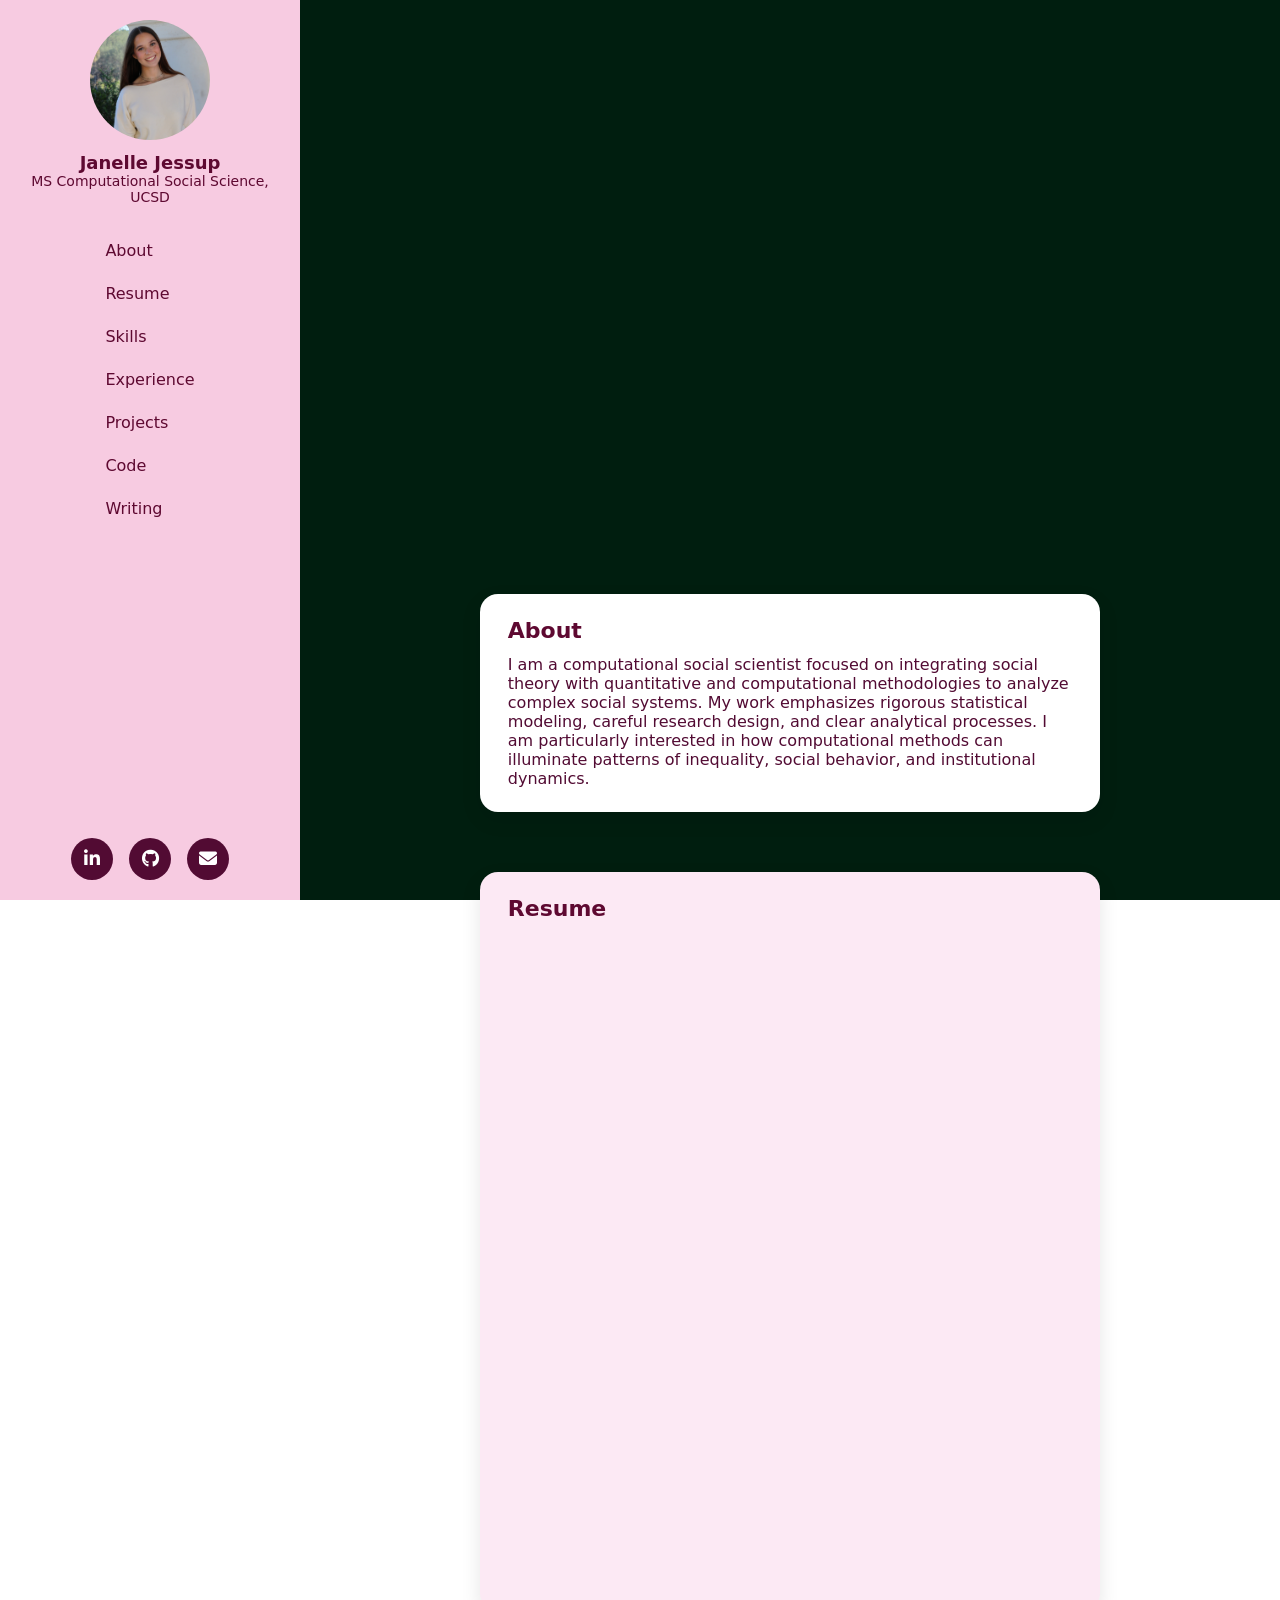
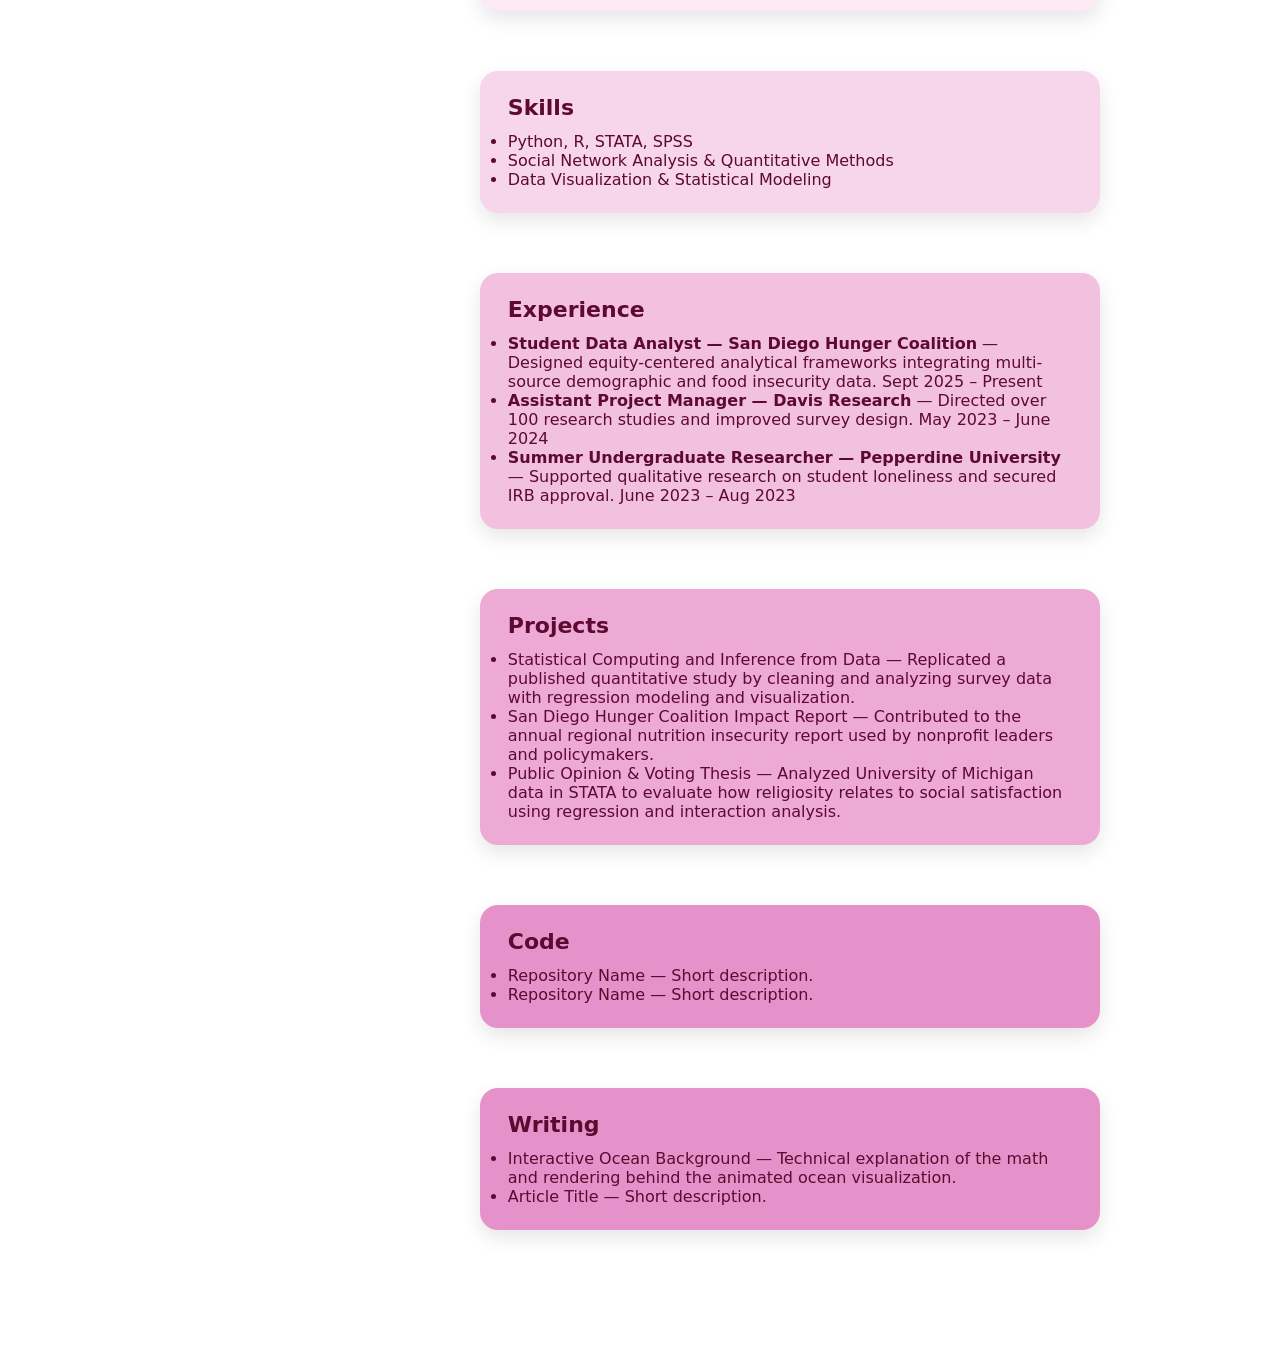
==== index.html @ 79edf423 "Update index.html" ====
<!DOCTYPE html>
<html lang="en">
<head>
  <meta charset="UTF-8">
  <meta name="viewport" content="width=device-width, initial-scale=1.0">
  <title>Janelle Jessup - Computational Social Science</title>

  <link rel="stylesheet" href="styles.css">

  <!-- Icons -->
  <link rel="stylesheet" href="https://cdnjs.cloudflare.com/ajax/libs/font-awesome/6.5.0/css/all.min.css">

</head>

<body>

  <!-- Ocean background -->
  <div id="particle-canvas-container"></div>

  <!-- Sidebar -->
  <aside class="sidebar">

    <img src="janelle.jpg" alt="Janelle Jessup" class="avatar">

    <div class="name">Janelle Jessup</div>
    <div class="bio">MS Computational Social Science, UCSD</div>

    <nav class="sidebar-nav">
      <ul>
        <li><a href="#about">About</a></li>
        <li><a href="#resume">Resume</a></li>
        <li><a href="#skills">Skills</a></li>
        <li><a href="#experience">Experience</a></li>
        <li><a href="#projects">Projects</a></li>
        <li><a href="#code">Code</a></li>
        <li><a href="#writing">Writing</a></li>
      </ul>
    </nav>

    <div class="sidebar-bottom">

      <a href="https://www.linkedin.com/in/janelle-jessup653" target="_blank" class="icon-bubble">
        <i class="fab fa-linkedin-in"></i>
      </a>

      <a href="https://github.com/janellejessup" target="_blank" class="icon-bubble">
        <i class="fab fa-github"></i>
      </a>

      <a href="mailto:jessup.research@gmail.com" class="icon-bubble">
        <i class="fas fa-envelope"></i>
      </a>

    </div>

  </aside>

  <!-- Main content -->
  <main class="content">

    <div class="top-spacer"></div>

    <!-- About -->
    <section id="about" class="section about-bubble">
      <h2>About</h2>

      <p>
        I am a computational social scientist focused on integrating social theory with quantitative and computational methodologies to analyze complex social systems. My work emphasizes rigorous statistical modeling, careful research design, and clear analytical processes. I am particularly interested in how computational methods can illuminate patterns of inequality, social behavior, and institutional dynamics.
      </p>

    </section>

    <!-- Resume -->
    <section id="resume" class="section bubble-pink1">
      <h2>Resume</h2>

      <iframe
        src="https://docs.google.com/document/d/1oeroevYFiK34qNJ2PJse2TVvE1Cf33tEB7YEWRZRtFw/preview"
        width="100%"
        height="650"
        style="border:none;"
        title="Resume Preview">
      </iframe>

    </section>

    <!-- Skills -->
    <section id="skills" class="section bubble-pink2">
      <h2>Skills</h2>

      <ul>
        <li>Python, R, STATA, SPSS</li>
        <li>Social Network Analysis & Quantitative Methods</li>
        <li>Data Visualization & Statistical Modeling</li>
      </ul>

    </section>

    <!-- Experience -->
    <section id="experience" class="section bubble-pink3">
      <h2>Experience</h2>

      <ul>
        <li><strong>Student Data Analyst — San Diego Hunger Coalition</strong> — Designed equity-centered analytical frameworks integrating multi-source demographic and food insecurity data. Sept 2025 – Present</li>

        <li><strong>Assistant Project Manager — Davis Research</strong> — Directed over 100 research studies and improved survey design. May 2023 – June 2024</li>

        <li><strong>Summer Undergraduate Researcher — Pepperdine University</strong> — Supported qualitative research on student loneliness and secured IRB approval. June 2023 – Aug 2023</li>
      </ul>

    </section>

    <!-- Projects -->
    <section id="projects" class="section bubble-pink4">
      <h2>Projects</h2>

      <ul>
        <li>Statistical Computing and Inference from Data — Replicated a published quantitative study by cleaning and analyzing survey data with regression modeling and visualization.</li>

        <li>San Diego Hunger Coalition Impact Report — Contributed to the annual regional nutrition insecurity report used by nonprofit leaders and policymakers.</li>

        <li>Public Opinion & Voting Thesis — Analyzed University of Michigan data in STATA to evaluate how religiosity relates to social satisfaction using regression and interaction analysis.</li>
      </ul>

    </section>

    <!-- Code -->
    <section id="code" class="section bubble-pink5">
      <h2>Code</h2>

      <ul>
        <li>Repository Name — Short description.</li>
        <li>Repository Name — Short description.</li>
      </ul>

    </section>

    <!-- Writing -->
    <section id="writing" class="section bubble-pink5">
      <h2>Writing</h2>

      <ul>
        <li>Interactive Ocean Background — Technical explanation of the math and rendering behind the animated ocean visualization.</li>
        <li>Article Title — Short description.</li>
      </ul>

    </section>

  </main>

  <script type="module" src="ocean-webgpu.js"></script>

</body>
</html>
---- styles.css ----
:root {
  --sidebar-bg: #F7CBE1;
  --sidebar-text: #5E0931;
  --sidebar-hover: #F4A6B9;
  --bubble-width: 66%;
  --bubble-spacing: 60px;
  --font-sans: 'DM Sans', system-ui, sans-serif;
}

/* Reset */
* { box-sizing: border-box; margin: 0; padding: 0; }

html, body {
  width: 100%;
  max-width: 100vw;
  overflow-x: hidden;
  font-family: var(--font-sans);
  background: transparent;
  color: var(--sidebar-text);
}

/* Ocean canvas */
#particle-canvas-container {
  position: fixed;
  top: 0;
  left: 0;
  width: 100vw;
  height: 100vh;
  z-index: 0;
  background: #001e0f;
}

/* Sidebar */
.sidebar {
  position: fixed;
  top: 0;
  left: 0;
  width: 300px;
  height: 100vh;
  background: var(--sidebar-bg);
  display: flex;
  flex-direction: column;
  align-items: center;
  padding: 20px;
  z-index: 10;
}

.sidebar .avatar {
  width: 120px;
  height: 120px;
  border-radius: 50%;
  object-fit: cover;
  margin-bottom: 12px;
}

.sidebar .name,
.sidebar .bio {
  text-align: center;
  color: var(--sidebar-text);
}

.sidebar .name { font-weight: 600; font-size: 18px; }
.sidebar .bio { font-weight: 500; font-size: 14px; margin-bottom: 20px; }

.sidebar-nav ul { list-style: none; width: 100%; }
.sidebar-nav li { margin: 8px 0; }
.sidebar-nav a {
  display: block;
  padding: 8px 14px;
  border-radius: 8px;
  color: var(--sidebar-text);
  text-decoration: none;
  font-size: 16px;
  transition: 0.2s;
}
.sidebar-nav a:hover { background: var(--sidebar-hover); }

/* Sidebar bottom icons */
.sidebar-bottom {
  margin-top: auto;
  display: flex;
  justify-content: center;
  gap: 16px;
  padding-top: 20px;
}

.icon-bubble {
  width: 42px;
  height: 42px;
  border-radius: 50%;
  background: #520B33;
  color: white;
  display: flex;
  align-items: center;
  justify-content: center;
  text-decoration: none;
  font-size: 18px;
  transition: all 0.2s ease;
}
.icon-bubble:hover {
  transform: translateY(-2px);
  background: #6b0e42;
  box-shadow: 0 4px 10px rgba(0,0,0,0.15);
}

/* Main content */
.content {
  margin-left: 300px;
  max-width: calc(100vw - 300px);
  display: flex;
  flex-direction: column;
  align-items: center;
  padding: 0 20px 80px 20px;
  position: relative;
  z-index: 5;
}

/* Top spacer */
.top-spacer { height: 66vh; }

/* Sections */
.section {
  width: var(--bubble-width);
  max-width: 100%;
  padding: 24px 28px;
  border-radius: 18px;
  margin-bottom: var(--bubble-spacing);
  box-shadow: 0 8px 20px rgba(0,0,0,0.1);
  text-align: left;
  backdrop-filter: blur(4px);
  -webkit-backdrop-filter: blur(4px);
}

/* About bubble */
.about-bubble { background: white; color: #520B33; }
.about-bubble h2 { color: #520B33; }
.about-bubble p { color: #520B33; }

/* Ascending pink gradient bubbles */
.bubble-pink1 { background: #FCE9F4; }
.bubble-pink2 { background: #F7D5EA; }
.bubble-pink3 { background: #F2C1E0; }
.bubble-pink4 { background: #ECAAD5; }
.bubble-pink5 { background: #E692CA; }

/* Section headings */
.section h2 {
  margin-bottom: 12px;
  font-size: 22px;
  color: var(--sidebar-text);
}

/* Cards */
.card {
  background: white;
  border-radius: 14px;
  padding: 24px;
  margin-top: 24px;
  box-shadow: 0 6px 16px rgba(0,0,0,0.12);
}

.card-title {
  font-size: 20px;
  font-weight: 600;
  margin-bottom: 18px;
  color: var(--sidebar-text);
}

/* Responsive */
@media (max-width: 920px) {
  .sidebar { position: relative; width: 100%; height: auto; flex-direction: row; justify-content: space-around; border-bottom: 1px solid rgba(0,0,0,0.1); }
  .sidebar .avatar, .sidebar .name, .sidebar .bio { display: none; }
  .content { margin-left: 0; width: 100%; max-width: 100%; }
  .section { width: 90%; }
}
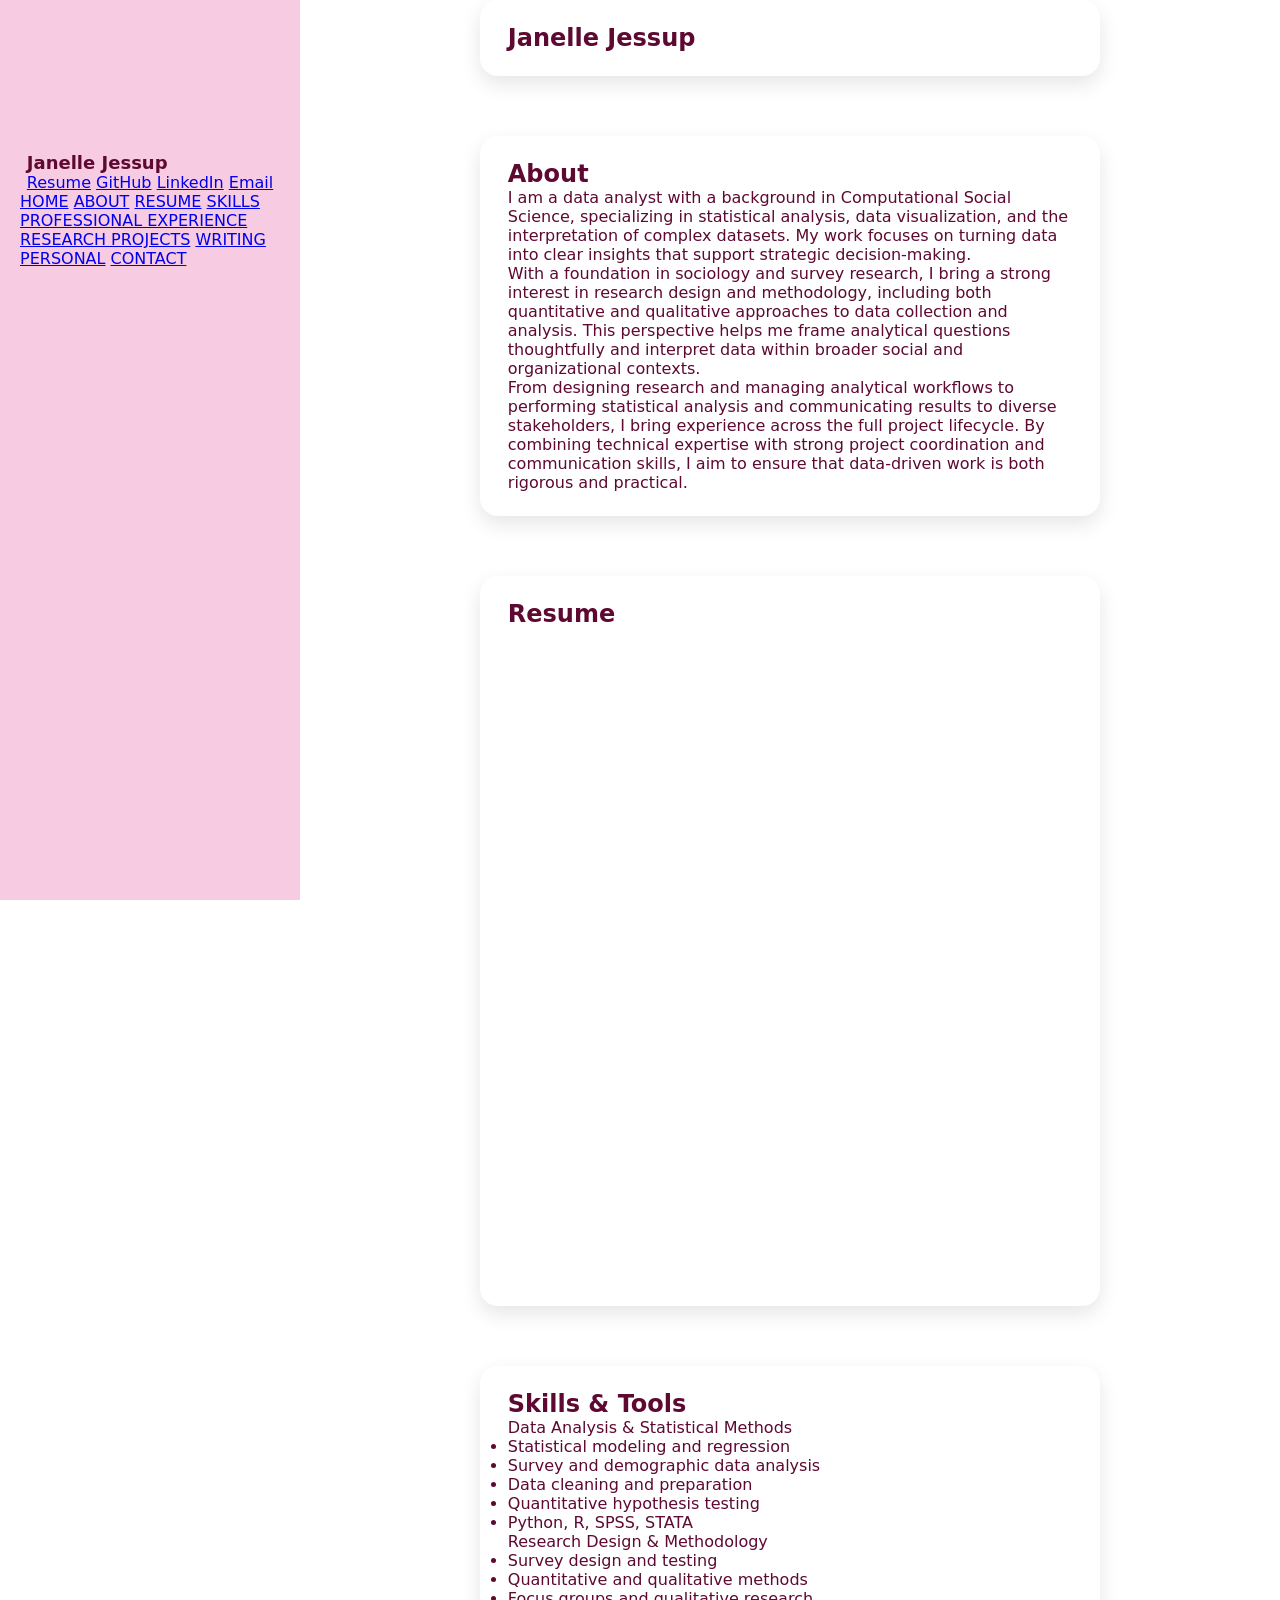
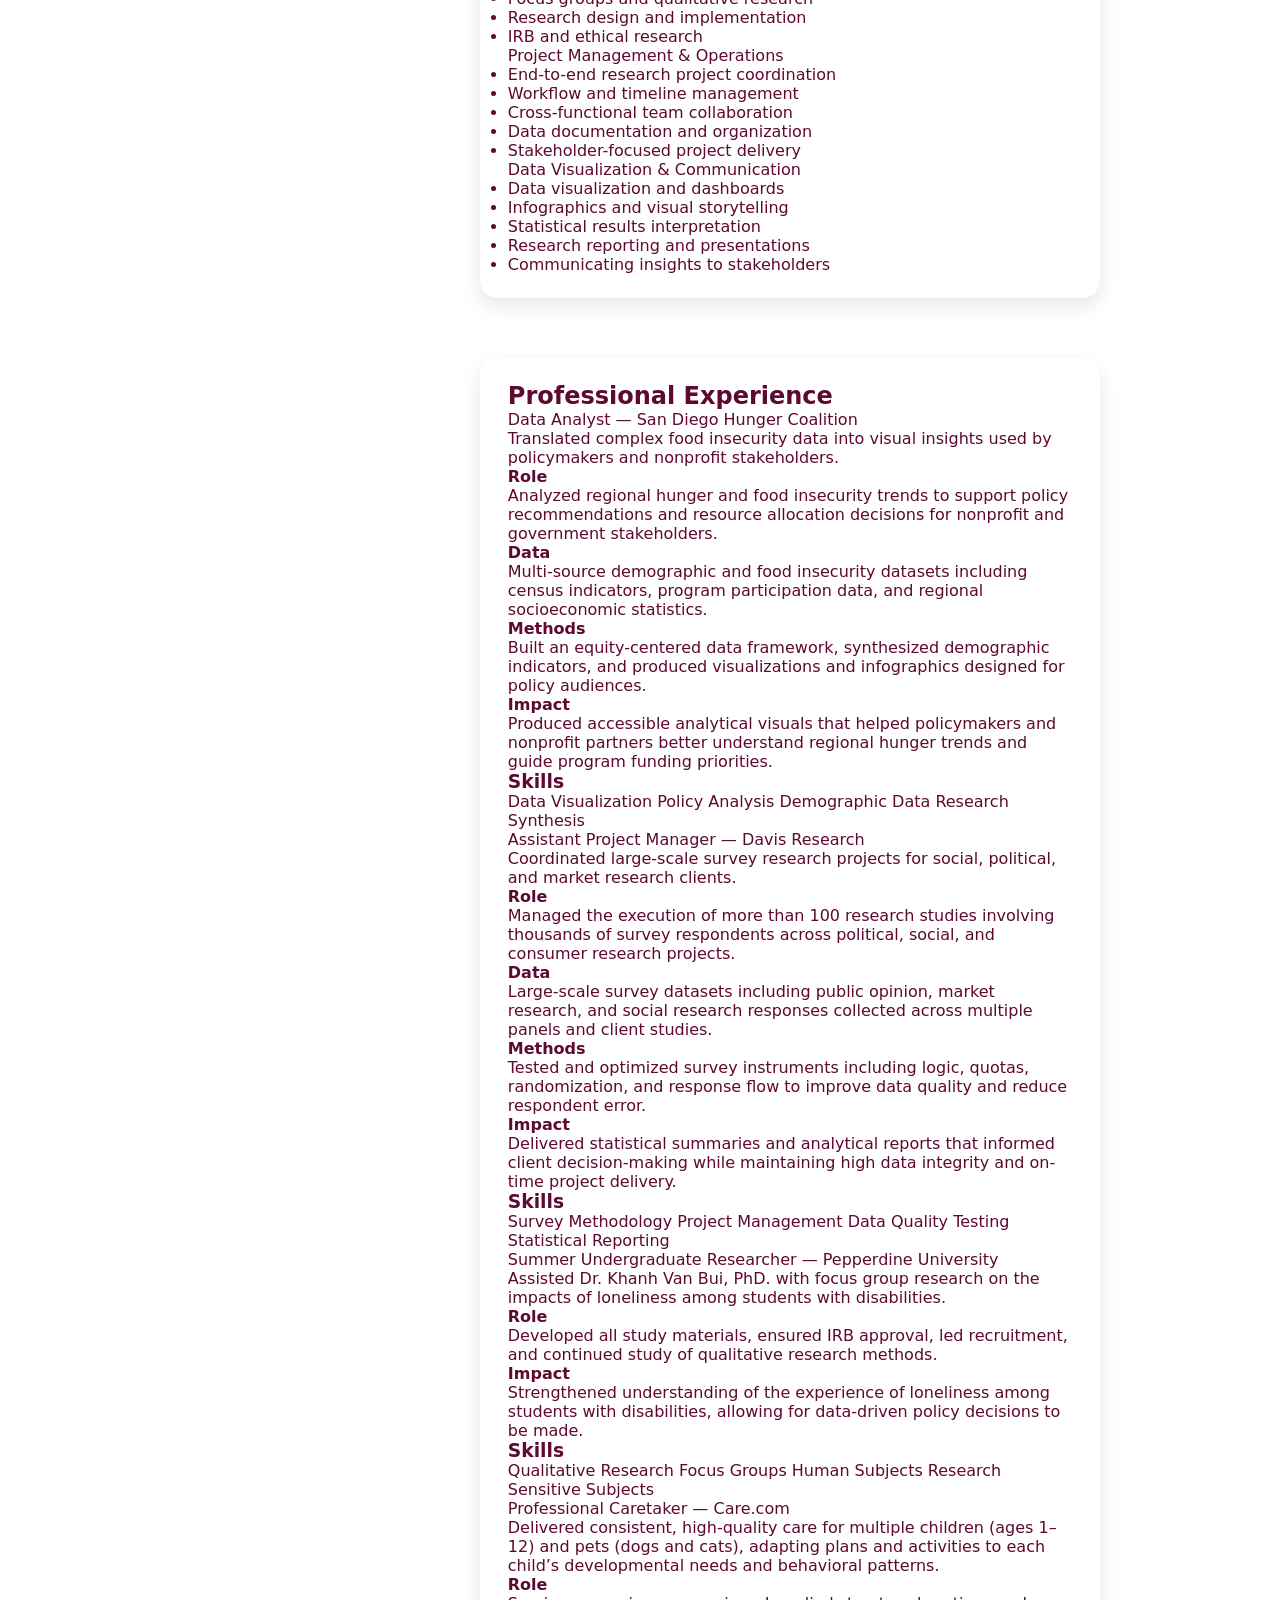
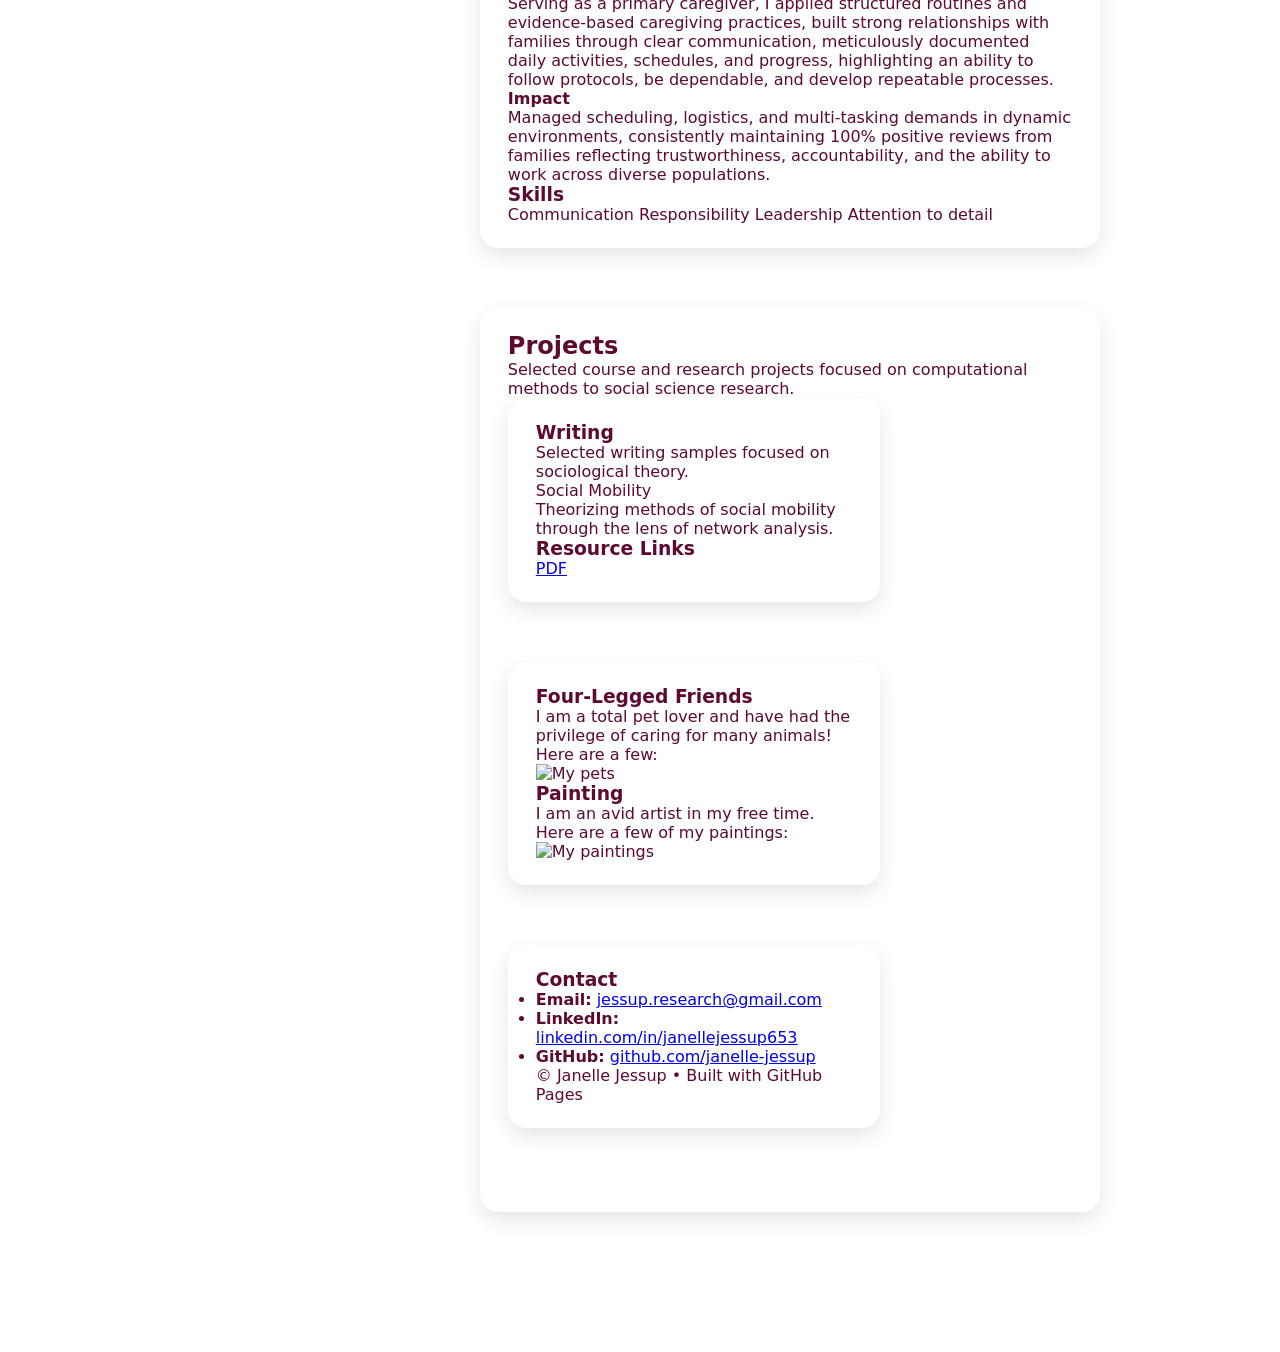
==== commit 76a20c28: "Update index.html" ====
--- a/index.html
+++ b/index.html
@@ -1,154 +1,327 @@
 <!DOCTYPE html>
 <html lang="en">
 <head>
-  <meta charset="UTF-8">
-  <meta name="viewport" content="width=device-width, initial-scale=1.0">
-  <title>Janelle Jessup - Computational Social Science</title>
-
-  <link rel="stylesheet" href="styles.css">
-
-  <!-- Icons -->
-  <link rel="stylesheet" href="https://cdnjs.cloudflare.com/ajax/libs/font-awesome/6.5.0/css/all.min.css">
-
+  <meta charset="UTF-8" />
+  <meta name="viewport" content="width=device-width, initial-scale=1.0" />
+  <title>Janelle Jessup</title>
+
+  <link rel="preconnect" href="https://fonts.googleapis.com">
+  <link rel="preconnect" href="https://fonts.gstatic.com" crossorigin>
+  <link href="https://fonts.googleapis.com/css2?family=Montserrat:ital,wght@0,100..900;1,100..900&display=swap" rel="stylesheet">
+
+  <link rel="stylesheet" href="styles.css" />
 </head>
 
 <body>
-
-  <!-- Ocean background -->
-  <div id="particle-canvas-container"></div>
-
-  <!-- Sidebar -->
   <aside class="sidebar">
-
-    <img src="janelle.jpg" alt="Janelle Jessup" class="avatar">
-
-    <div class="name">Janelle Jessup</div>
-    <div class="bio">MS Computational Social Science, UCSD</div>
-
-    <nav class="sidebar-nav">
-      <ul>
-        <li><a href="#about">About</a></li>
-        <li><a href="#resume">Resume</a></li>
-        <li><a href="#skills">Skills</a></li>
-        <li><a href="#experience">Experience</a></li>
-        <li><a href="#projects">Projects</a></li>
-        <li><a href="#code">Code</a></li>
-        <li><a href="#writing">Writing</a></li>
-      </ul>
+    <div class="sidebar-top">
+      <div class="avatar placeholder"></div>
+      <div class="name">Janelle Jessup</div>
+
+      <div class="btn-row">
+        <a class="btn" href="#resume">Resume</a>
+        <a class="btn" href="https://github.com/janelle-jessup/" target="_blank" rel="noopener">GitHub</a>
+        <a class="btn" href="https://www.linkedin.com/in/janellejessup653" target="_blank" rel="noopener">LinkedIn</a>
+        <a class="btn" href="mailto:jessup.research@gmail.com">Email</a>
+      </div>
+    </div>
+
+    <nav class="nav">
+      <a class="nav-link" href="#home">HOME</a>
+      <a class="nav-link" href="#about">ABOUT</a>
+      <a class="nav-link" href="#resume">RESUME</a>
+      <a class="nav-link" href="#skills">SKILLS</a>
+      <a class="nav-link" href="#experience">PROFESSIONAL EXPERIENCE</a>
+      <a class="nav-link" href="#projects">RESEARCH PROJECTS</a>
+      <a class="nav-link" href="#writing">WRITING</a>
+      <a class="nav-link" href="#personal">PERSONAL</a>
+      <a class="nav-link" href="#contact">CONTACT</a>
     </nav>
-
-    <div class="sidebar-bottom">
-
-      <a href="https://www.linkedin.com/in/janelle-jessup653" target="_blank" class="icon-bubble">
-        <i class="fab fa-linkedin-in"></i>
-      </a>
-
-      <a href="https://github.com/janellejessup" target="_blank" class="icon-bubble">
-        <i class="fab fa-github"></i>
-      </a>
-
-      <a href="mailto:jessup.research@gmail.com" class="icon-bubble">
-        <i class="fas fa-envelope"></i>
-      </a>
-
-    </div>
-
   </aside>
 
-  <!-- Main content -->
   <main class="content">
 
-    <div class="top-spacer"></div>
-
-    <!-- About -->
-    <section id="about" class="section about-bubble">
-      <h2>About</h2>
+    <!-- HOME -->
+    <section id="home" class="section">
+      <h1>Janelle Jessup</h1>
+    </section>
+
+    <!-- ABOUT -->
+    <section id="about" class="section">
+      <h1>About</h1>
 
       <p>
-        I am a computational social scientist focused on integrating social theory with quantitative and computational methodologies to analyze complex social systems. My work emphasizes rigorous statistical modeling, careful research design, and clear analytical processes. I am particularly interested in how computational methods can illuminate patterns of inequality, social behavior, and institutional dynamics.
-      </p>
-
-    </section>
-
-    <!-- Resume -->
-    <section id="resume" class="section bubble-pink1">
-      <h2>Resume</h2>
-
+        I am a data analyst with a background in Computational Social Science, specializing in statistical analysis, data visualization, and the interpretation of complex datasets. My work focuses on turning data into clear insights that support strategic decision-making.
+      </p>
+
+      <p>
+        With a foundation in sociology and survey research, I bring a strong interest in research design and methodology, including both quantitative and qualitative approaches to data collection and analysis. This perspective helps me frame analytical questions thoughtfully and interpret data within broader social and organizational contexts.
+      </p>
+        
+      <p>
+        From designing research and managing analytical workflows to performing statistical analysis and communicating results to diverse stakeholders, I bring experience across the full project lifecycle. By combining technical expertise with strong project coordination and communication skills, I aim to ensure that data-driven work is both rigorous and practical.
+      </p>
+    </section>
+
+    <!-- RESUME -->
+    <section id="resume" class="section">
+      <h1>Resume</h1>
       <iframe
         src="https://docs.google.com/document/d/1oeroevYFiK34qNJ2PJse2TVvE1Cf33tEB7YEWRZRtFw/preview"
         width="100%"
         height="650"
-        style="border:none;"
+        style="border: none;"
         title="Resume Preview">
       </iframe>
-
-    </section>
-
-    <!-- Skills -->
-    <section id="skills" class="section bubble-pink2">
-      <h2>Skills</h2>
-
-      <ul>
-        <li>Python, R, STATA, SPSS</li>
-        <li>Social Network Analysis & Quantitative Methods</li>
-        <li>Data Visualization & Statistical Modeling</li>
-      </ul>
-
-    </section>
-
-    <!-- Experience -->
-    <section id="experience" class="section bubble-pink3">
-      <h2>Experience</h2>
-
-      <ul>
-        <li><strong>Student Data Analyst — San Diego Hunger Coalition</strong> — Designed equity-centered analytical frameworks integrating multi-source demographic and food insecurity data. Sept 2025 – Present</li>
-
-        <li><strong>Assistant Project Manager — Davis Research</strong> — Directed over 100 research studies and improved survey design. May 2023 – June 2024</li>
-
-        <li><strong>Summer Undergraduate Researcher — Pepperdine University</strong> — Supported qualitative research on student loneliness and secured IRB approval. June 2023 – Aug 2023</li>
-      </ul>
-
-    </section>
-
-    <!-- Projects -->
-    <section id="projects" class="section bubble-pink4">
-      <h2>Projects</h2>
-
-      <ul>
-        <li>Statistical Computing and Inference from Data — Replicated a published quantitative study by cleaning and analyzing survey data with regression modeling and visualization.</li>
-
-        <li>San Diego Hunger Coalition Impact Report — Contributed to the annual regional nutrition insecurity report used by nonprofit leaders and policymakers.</li>
-
-        <li>Public Opinion & Voting Thesis — Analyzed University of Michigan data in STATA to evaluate how religiosity relates to social satisfaction using regression and interaction analysis.</li>
-      </ul>
-
-    </section>
-
-    <!-- Code -->
-    <section id="code" class="section bubble-pink5">
-      <h2>Code</h2>
-
-      <ul>
-        <li>Repository Name — Short description.</li>
-        <li>Repository Name — Short description.</li>
-      </ul>
-
-    </section>
-
-    <!-- Writing -->
-    <section id="writing" class="section bubble-pink5">
-      <h2>Writing</h2>
-
-      <ul>
-        <li>Interactive Ocean Background — Technical explanation of the math and rendering behind the animated ocean visualization.</li>
-        <li>Article Title — Short description.</li>
-      </ul>
-
+    </section>
+
+    <!-- SKILLS -->
+    <section id="skills" class="section">
+      <h1>Skills & Tools</h1>
+
+      <div class="skills-grid">
+        <div class="skill-card">
+          <div class="skill-title">Data Analysis & Statistical Methods</div>
+          <ul>
+            <li>Statistical modeling and regression</li>
+            <li>Survey and demographic data analysis</li>
+            <li>Data cleaning and preparation</li>
+            <li>Quantitative hypothesis testing</li>
+            <li>Python, R, SPSS, STATA</li>
+          </ul>
+        </div>
+
+        <div class="skill-card">
+          <div class="skill-title">Research Design & Methodology</div>
+          <ul>
+            <li>Survey design and testing</li>
+            <li>Quantitative and qualitative methods</li>
+            <li>Focus groups and qualitative research</li>
+            <li>Research design and implementation</li>
+            <li>IRB and ethical research</li>
+          </ul>
+        </div>
+
+        <div class="skill-card">
+          <div class="skill-title">Project Management & Operations</div>
+          <ul>
+            <li>End-to-end research project coordination</li>
+            <li>Workflow and timeline management</li>
+            <li>Cross-functional team collaboration</li>
+            <li>Data documentation and organization</li>
+            <li>Stakeholder-focused project delivery</li>
+          </ul>
+        </div>
+
+        <div class="skill-card">
+          <div class="skill-title">Data Visualization & Communication</div>
+          <ul>
+            <li>Data visualization and dashboards</li>
+            <li>Infographics and visual storytelling</li>
+            <li>Statistical results interpretation</li>
+            <li>Research reporting and presentations</li>
+            <li>Communicating insights to stakeholders</li>
+          </ul>
+        </div>
+      </div>
+    </section>
+
+    <!-- EXPERIENCE -->
+    <section id="experience" class="section">
+      <h1>Professional Experience</h1>
+
+      <div class="card">
+        <div class="card-title">Data Analyst — San Diego Hunger Coalition</div>
+        <div class="card-tagline">
+          Translated complex food insecurity data into visual insights used by policymakers and nonprofit stakeholders.
+        </div>
+        <div class="two-col">
+          <div>
+            <h4>Role</h4>
+            <p>
+              Analyzed regional hunger and food insecurity trends to support policy recommendations
+              and resource allocation decisions for nonprofit and government stakeholders.
+            </p>
+            <h4>Data</h4>
+            <p>
+              Multi-source demographic and food insecurity datasets including census indicators,
+              program participation data, and regional socioeconomic statistics.
+            </p>
+          </div>
+          <div>
+            <h4>Methods</h4>
+            <p>
+              Built an equity-centered data framework, synthesized demographic indicators,
+              and produced visualizations and infographics designed for policy audiences.
+            </p>
+            <h4>Impact</h4>
+            <p>
+              Produced accessible analytical visuals that helped policymakers and nonprofit
+              partners better understand regional hunger trends and guide program funding priorities.
+            </p>
+          </div>
+        </div>
+        <h3>Skills</h3>
+        <div class="meta">
+          <span class="pill">Data Visualization</span>
+          <span class="pill">Policy Analysis</span>
+          <span class="pill">Demographic Data</span>
+          <span class="pill">Research Synthesis</span>
+        </div>
+      </div>
+
+      <div class="card">
+        <div class="card-title">Assistant Project Manager — Davis Research</div>
+        <div class="card-tagline">
+          Coordinated large-scale survey research projects for social, political, and market research clients.
+        </div>
+        <div class="two-col">
+          <div>
+            <h4>Role</h4>
+            <p>
+              Managed the execution of more than 100 research studies involving thousands of survey
+              respondents across political, social, and consumer research projects.
+            </p>
+            <h4>Data</h4>
+            <p>
+              Large-scale survey datasets including public opinion, market research, and social
+              research responses collected across multiple panels and client studies.
+            </p>
+          </div>
+          <div>
+            <h4>Methods</h4>
+            <p>
+              Tested and optimized survey instruments including logic, quotas, randomization,
+              and response flow to improve data quality and reduce respondent error.
+            </p>
+            <h4>Impact</h4>
+            <p>
+              Delivered statistical summaries and analytical reports that informed client
+              decision-making while maintaining high data integrity and on-time project delivery.
+            </p>
+          </div>
+        </div>
+        <h3>Skills</h3>
+        <div class="meta">
+          <span class="pill">Survey Methodology</span>
+          <span class="pill">Project Management</span>
+          <span class="pill">Data Quality Testing</span>
+          <span class="pill">Statistical Reporting</span>
+        </div>
+      </div>
+
+      <div class="card">
+        <div class="card-title">Summer Undergraduate Researcher — Pepperdine University</div>
+        <div class="card-tagline">
+          Assisted Dr. Khanh Van Bui, PhD. with focus group research on the impacts of loneliness among students with disabilities.
+        </div>
+        <div class="two-col">
+          <div>
+            <h4>Role</h4>
+            <p>
+              Developed all study materials, ensured IRB approval, led recruitment, and continued study of qualitative research methods.
+            </p>
+            <h4>Impact</h4>
+            <p>
+              Strengthened understanding of the experience of loneliness among students with disabilities, allowing for data-driven policy decisions to be made.
+            </p>
+          </div>
+        </div>
+        <h3>Skills</h3>
+        <div class="meta">
+          <span class="pill">Qualitative Research</span>
+          <span class="pill">Focus Groups</span>
+          <span class="pill">Human Subjects Research</span>
+          <span class="pill">Sensitive Subjects</span>
+        </div>
+      </div>
+
+      <div class="card">
+        <div class="card-title">Professional Caretaker — Care.com</div>
+        <div class="card-tagline">
+          Delivered consistent, high-quality care for multiple children (ages 1–12) and pets (dogs and cats), adapting plans and activities to each child’s developmental needs and behavioral patterns.
+        </div>
+        <div class="two-col">
+          <div>
+            <h4>Role</h4>
+            <p>
+              Serving as a primary caregiver, I applied structured routines and evidence-based caregiving practices, built strong relationships with families through clear communication, meticulously documented daily activities, schedules, and progress, highlighting an ability to follow protocols, be dependable, and develop repeatable processes.
+            </p>
+            <h4>Impact</h4>
+            <p>
+              Managed scheduling, logistics, and multi-tasking demands in dynamic environments, consistently maintaining 100% positive reviews from families reflecting trustworthiness, accountability, and the ability to work across diverse populations.
+            </p>
+          </div>
+        </div>
+        <h3>Skills</h3>
+        <div class="meta">
+          <span class="pill">Communication</span>
+          <span class="pill">Responsibility</span>
+          <span class="pill">Leadership</span>
+          <span class="pill">Attention to detail</span>
+        </div>
+      </div>
+    </section>
+
+    <!-- PROJECTS -->
+    <section id="projects" class="section">
+      <h1>Projects</h1>
+      <p class="small">
+        Selected course and research projects focused on computational methods to social science research.
+      </p>
+
+    <!-- WRITING -->
+    <section id="writing" class="section">
+      <h1>Writing</h1>
+      <p class="small">
+        Selected writing samples focused on sociological theory.
+      </p>
+      
+      <div class="card">
+        <div class="card-title">Social Mobility</div>
+        <div class="card-tagline">
+          Theorizing methods of social mobility through the lens of network analysis.
+        </div>
+        <h3>Resource Links</h3>
+        <div class="resources">
+          <a class="btn btn-inline" href="#" target="_blank" rel="noopener">PDF</a>
+        </div>
+      </div>
+    </section>
+
+    <!-- PERSONAL -->
+    <section id="personal" class="section">
+      <h1>Four-Legged Friends</h1>
+      <p class="small">
+        I am a total pet lover and have had the privilege of caring for many animals! Here are a few:
+      </p>
+      <img src="pets.jpg" alt="My pets" class="personal-img">
+
+      <h1>Painting</h1>
+      <p class="small">
+        I am an avid artist in my free time. Here are a few of my paintings:
+      </p>
+      <img src="paintings.jpg" alt="My paintings" class="personal-img">
+    </section>
+
+    <!-- CONTACT -->
+    <section id="contact" class="section">
+      <h1>Contact</h1>
+      <div class="card">
+        <ul class="contact-list">
+          <li><strong>Email:</strong> <a href="mailto:jessup.research@gmail.com">jessup.research@gmail.com</a></li>
+          <li><strong>LinkedIn:</strong> <a href="https://www.linkedin.com/in/janellejessup653" target="_blank" rel="noopener">linkedin.com/in/janellejessup653</a></li>
+          <li><strong>GitHub:</strong> <a href="https://github.com/janelle-jessup/" target="_blank" rel="noopener">github.com/janelle-jessup</a></li>
+        </ul>
+      </div>
+
+      <footer class="footer">
+        <span class="small muted">© <span id="year"></span> Janelle Jessup • Built with GitHub Pages</span>
+      </footer>
     </section>
 
   </main>
 
-  <script type="module" src="ocean-webgpu.js"></script>
-
+  <script src="script.js"></script>
 </body>
 </html>
--- a/styles.css
+++ b/styles.css
@@ -8,6 +8,7 @@
 }
 
 /* Reset */
+
 * { box-sizing: border-box; margin: 0; padding: 0; }
 
 html, body {
@@ -20,17 +21,19 @@
 }
 
 /* Ocean canvas */
+
 #particle-canvas-container {
   position: fixed;
   top: 0;
   left: 0;
   width: 100vw;
   height: 100vh;
-  z-index: 0;
+  z-index: -1;
   background: #001e0f;
 }
 
 /* Sidebar */
+
 .sidebar {
   position: fixed;
   top: 0;
@@ -42,7 +45,6 @@
   flex-direction: column;
   align-items: center;
   padding: 20px;
-  z-index: 10;
 }
 
 .sidebar .avatar {
@@ -53,17 +55,22 @@
   margin-bottom: 12px;
 }
 
-.sidebar .name,
-.sidebar .bio {
-  text-align: center;
+.sidebar .name {
+  font-weight: 600;
+  font-size: 18px;
   color: var(--sidebar-text);
 }
 
-.sidebar .name { font-weight: 600; font-size: 18px; }
-.sidebar .bio { font-weight: 500; font-size: 14px; margin-bottom: 20px; }
+.sidebar .bio {
+  font-size: 14px;
+  margin-bottom: 20px;
+  color: var(--sidebar-text);
+}
 
 .sidebar-nav ul { list-style: none; width: 100%; }
+
 .sidebar-nav li { margin: 8px 0; }
+
 .sidebar-nav a {
   display: block;
   padding: 8px 14px;
@@ -71,16 +78,18 @@
   color: var(--sidebar-text);
   text-decoration: none;
   font-size: 16px;
-  transition: 0.2s;
 }
-.sidebar-nav a:hover { background: var(--sidebar-hover); }
 
-/* Sidebar bottom icons */
+.sidebar-nav a:hover {
+  background: var(--sidebar-hover);
+}
+
+/* Bottom icon bubbles */
+
 .sidebar-bottom {
   margin-top: auto;
   display: flex;
-  justify-content: center;
-  gap: 16px;
+  gap: 12px;
   padding-top: 20px;
 }
 
@@ -94,16 +103,14 @@
   align-items: center;
   justify-content: center;
   text-decoration: none;
-  font-size: 18px;
-  transition: all 0.2s ease;
 }
+
 .icon-bubble:hover {
-  transform: translateY(-2px);
   background: #6b0e42;
-  box-shadow: 0 4px 10px rgba(0,0,0,0.15);
 }
 
 /* Main content */
+
 .content {
   margin-left: 300px;
   max-width: calc(100vw - 300px);
@@ -111,65 +118,65 @@
   flex-direction: column;
   align-items: center;
   padding: 0 20px 80px 20px;
-  position: relative;
-  z-index: 5;
 }
 
-/* Top spacer */
 .top-spacer { height: 66vh; }
 
 /* Sections */
+
 .section {
   width: var(--bubble-width);
-  max-width: 100%;
   padding: 24px 28px;
   border-radius: 18px;
   margin-bottom: var(--bubble-spacing);
   box-shadow: 0 8px 20px rgba(0,0,0,0.1);
-  text-align: left;
-  backdrop-filter: blur(4px);
-  -webkit-backdrop-filter: blur(4px);
 }
 
-/* About bubble */
-.about-bubble { background: white; color: #520B33; }
-.about-bubble h2 { color: #520B33; }
-.about-bubble p { color: #520B33; }
+/* About */
 
-/* Ascending pink gradient bubbles */
+.about-bubble {
+  background: #520B33;
+  color: white;
+}
+
+.about-bubble h2 { color: white; }
+
+/* Ascending bubbles */
+
 .bubble-pink1 { background: #FCE9F4; }
-.bubble-pink2 { background: #F7D5EA; }
-.bubble-pink3 { background: #F2C1E0; }
-.bubble-pink4 { background: #ECAAD5; }
-.bubble-pink5 { background: #E692CA; }
 
-/* Section headings */
+.bubble-pink2 { background: #F8D8EC; }
+
+.bubble-pink3 { background: #F3C6E3; }
+
+.bubble-pink4 { background: #EEB3DA; }
+
+.bubble-pink5 { background: #E9A0D1; }
+
+/* Headings */
+
 .section h2 {
   margin-bottom: 12px;
   font-size: 22px;
-  color: var(--sidebar-text);
-}
-
-/* Cards */
-.card {
-  background: white;
-  border-radius: 14px;
-  padding: 24px;
-  margin-top: 24px;
-  box-shadow: 0 6px 16px rgba(0,0,0,0.12);
-}
-
-.card-title {
-  font-size: 20px;
-  font-weight: 600;
-  margin-bottom: 18px;
-  color: var(--sidebar-text);
 }
 
 /* Responsive */
+
 @media (max-width: 920px) {
-  .sidebar { position: relative; width: 100%; height: auto; flex-direction: row; justify-content: space-around; border-bottom: 1px solid rgba(0,0,0,0.1); }
-  .sidebar .avatar, .sidebar .name, .sidebar .bio { display: none; }
-  .content { margin-left: 0; width: 100%; max-width: 100%; }
+
+  .sidebar {
+    position: relative;
+    width: 100%;
+    height: auto;
+    flex-direction: row;
+    justify-content: space-around;
+  }
+
+  .content {
+    margin-left: 0;
+    width: 100%;
+  }
+
   .section { width: 90%; }
+
 }
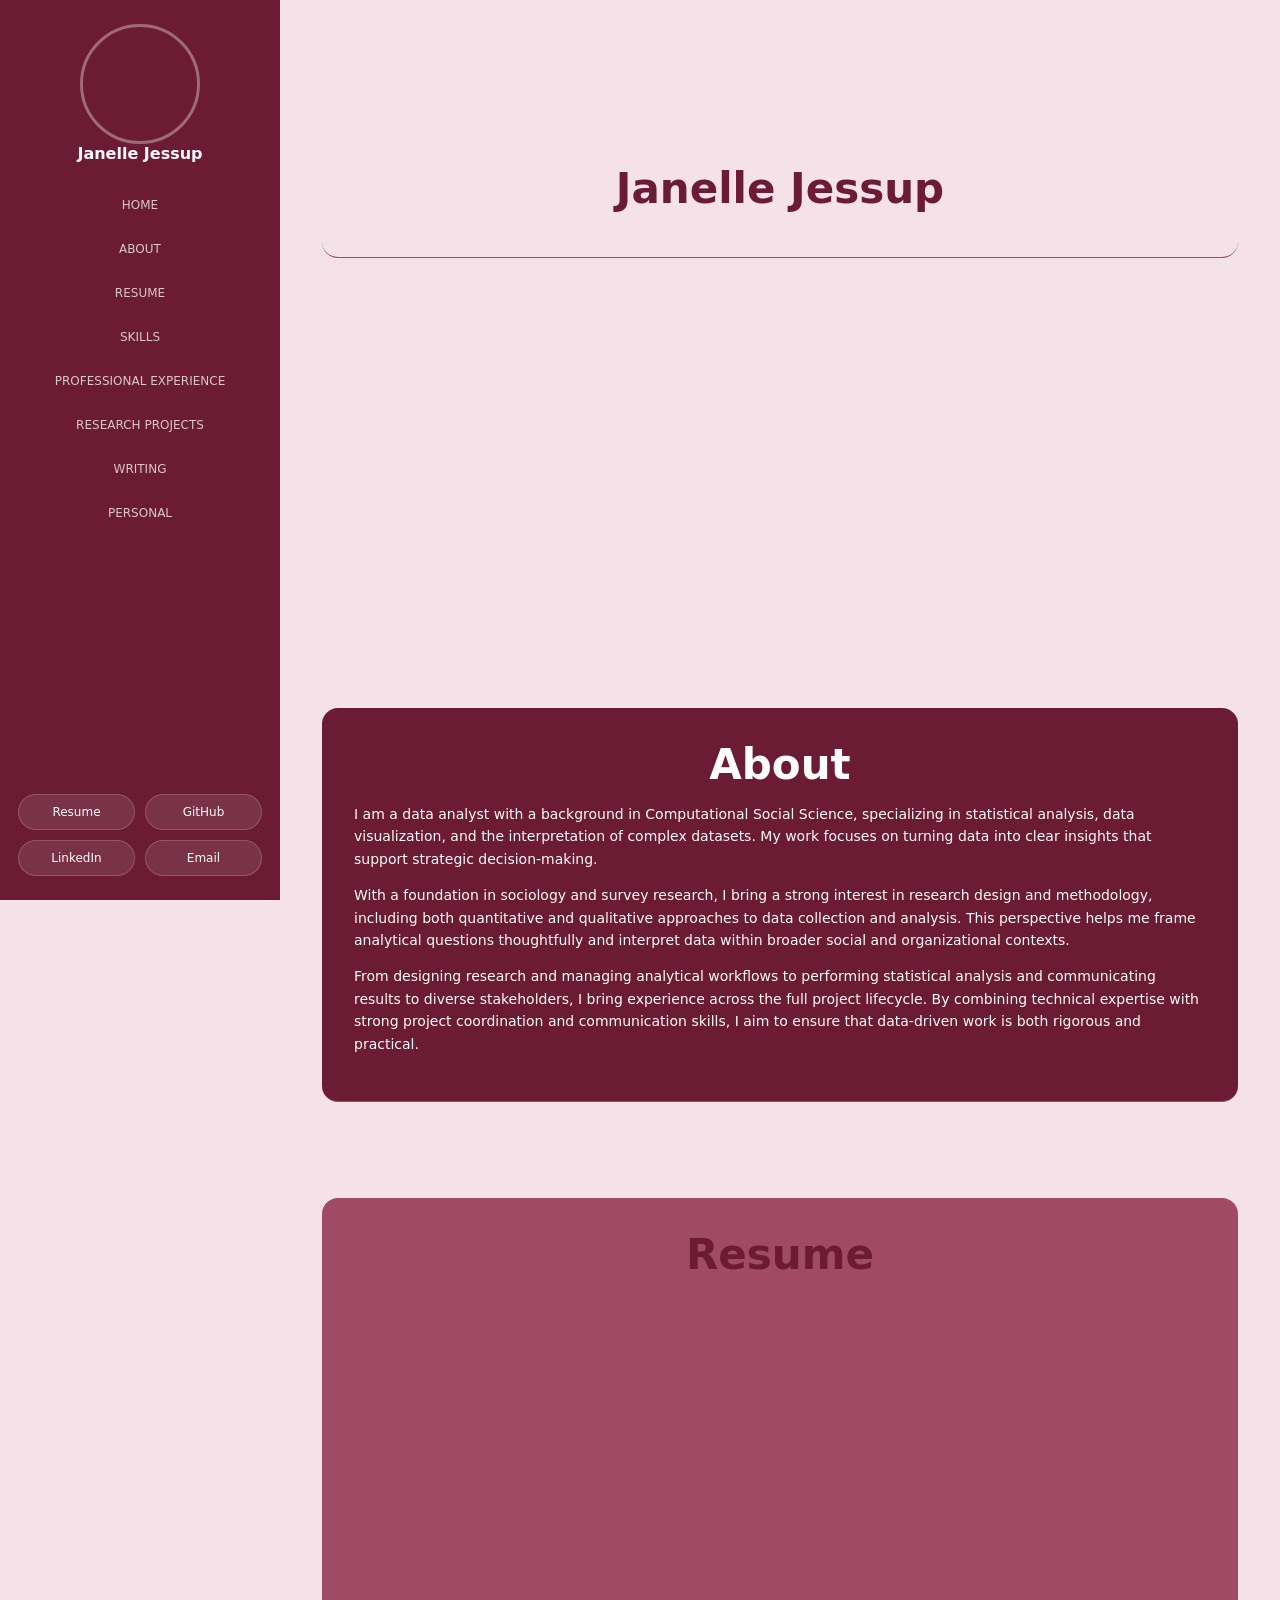
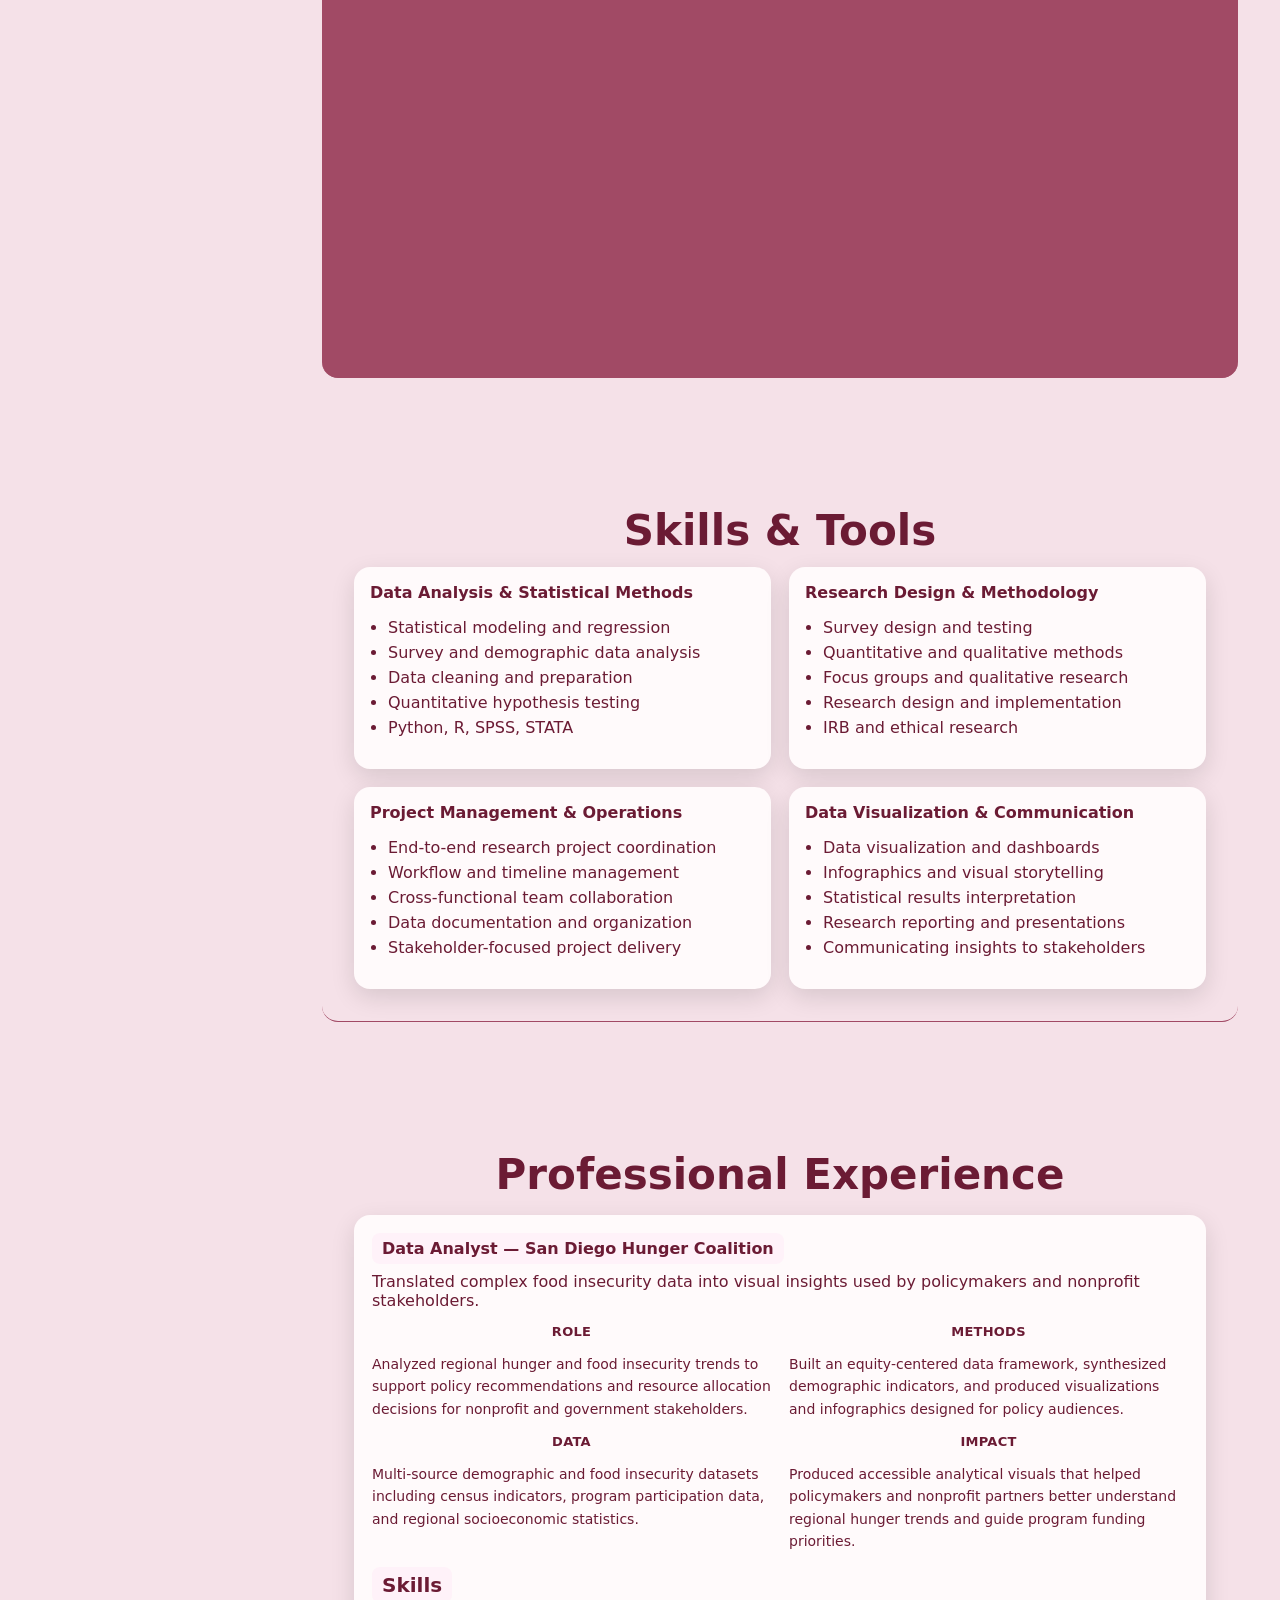
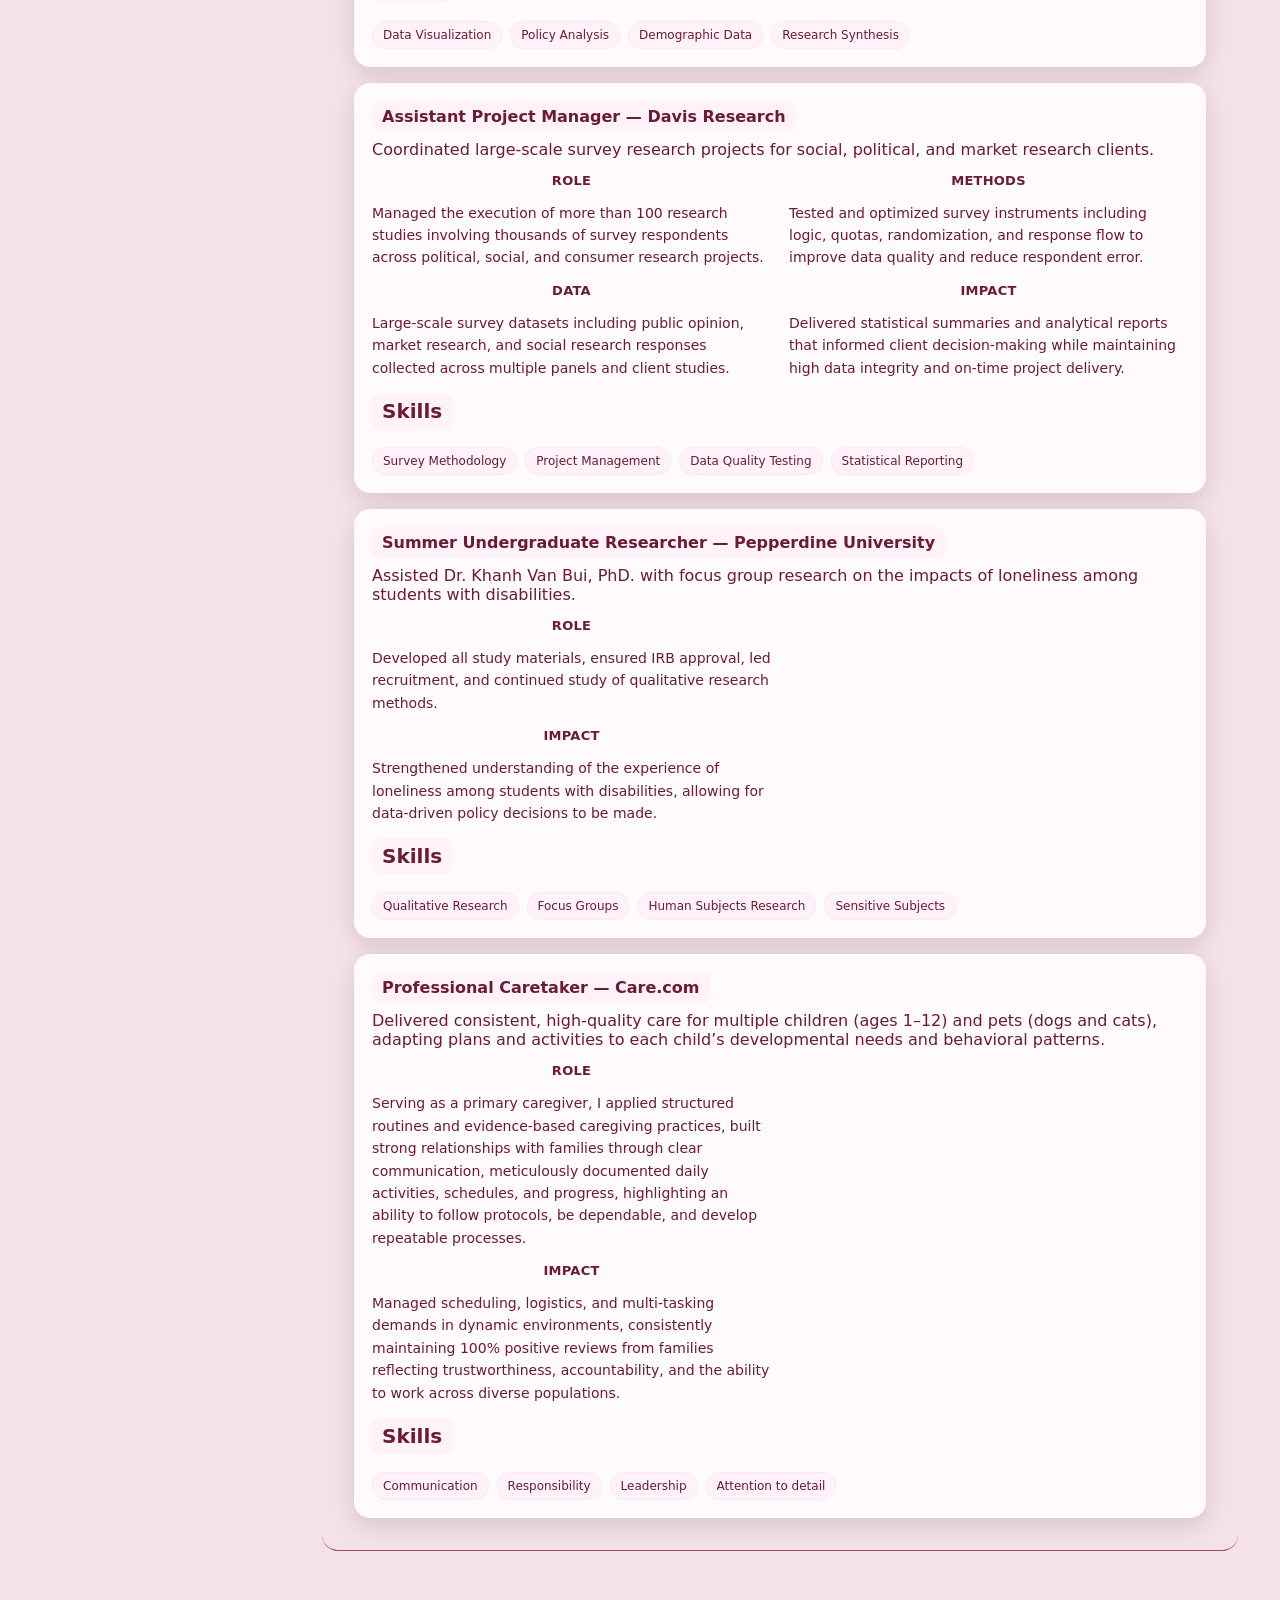
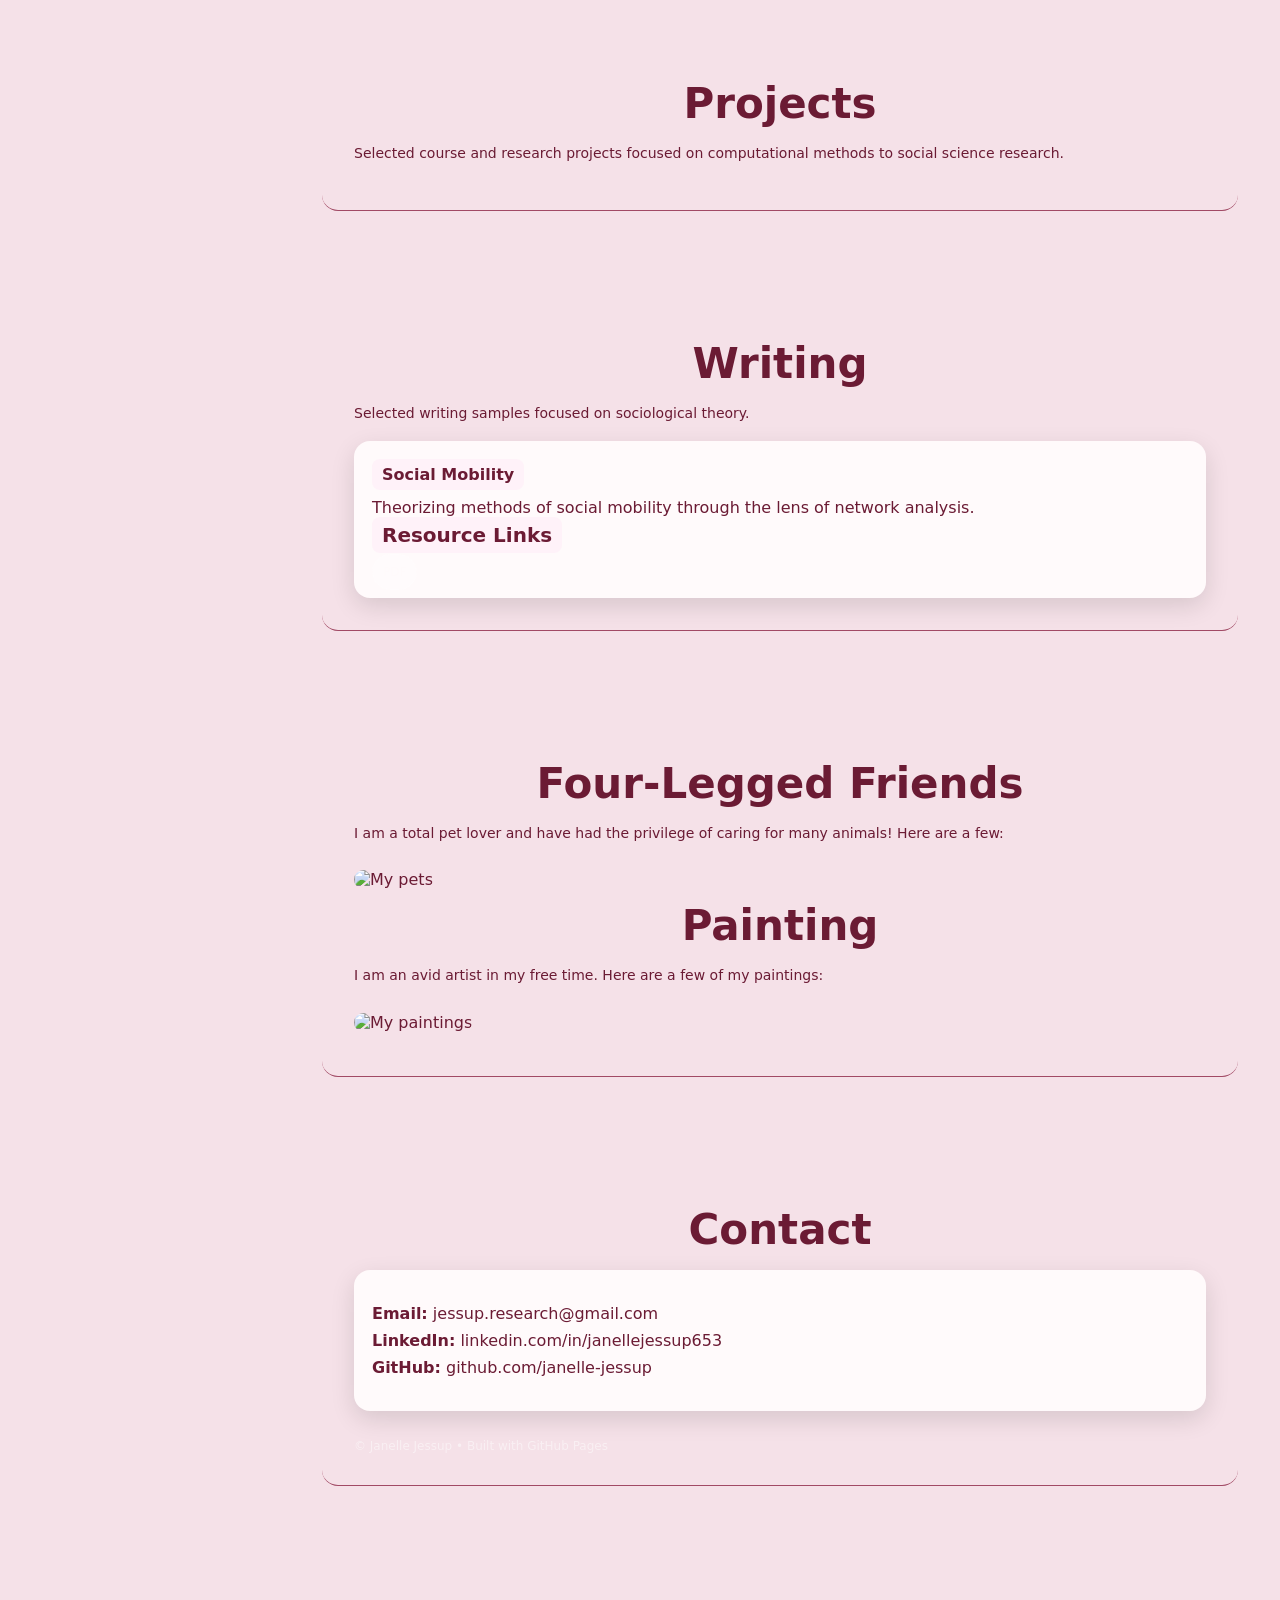
==== commit 3020290c: "Update index.html" ====
--- a/index.html
+++ b/index.html
@@ -17,13 +17,6 @@
     <div class="sidebar-top">
       <div class="avatar placeholder"></div>
       <div class="name">Janelle Jessup</div>
-
-      <div class="btn-row">
-        <a class="btn" href="#resume">Resume</a>
-        <a class="btn" href="https://github.com/janelle-jessup/" target="_blank" rel="noopener">GitHub</a>
-        <a class="btn" href="https://www.linkedin.com/in/janellejessup653" target="_blank" rel="noopener">LinkedIn</a>
-        <a class="btn" href="mailto:jessup.research@gmail.com">Email</a>
-      </div>
     </div>
 
     <nav class="nav">
@@ -35,8 +28,14 @@
       <a class="nav-link" href="#projects">RESEARCH PROJECTS</a>
       <a class="nav-link" href="#writing">WRITING</a>
       <a class="nav-link" href="#personal">PERSONAL</a>
-      <a class="nav-link" href="#contact">CONTACT</a>
     </nav>
+
+    <div class="btn-row">
+      <a class="btn" href="#resume">Resume</a>
+      <a class="btn" href="https://github.com/janelle-jessup/" target="_blank" rel="noopener">GitHub</a>
+      <a class="btn" href="https://www.linkedin.com/in/janellejessup653" target="_blank" rel="noopener">LinkedIn</a>
+      <a class="btn" href="mailto:jessup.research@gmail.com">Email</a>
+    </div>
   </aside>
 
   <main class="content">
@@ -269,6 +268,7 @@
       <p class="small">
         Selected course and research projects focused on computational methods to social science research.
       </p>
+    </section>
 
     <!-- WRITING -->
     <section id="writing" class="section">
--- a/styles.css
+++ b/styles.css
@@ -1,182 +1,166 @@
 :root {
-  --sidebar-bg: #F7CBE1;
-  --sidebar-text: #5E0931;
-  --sidebar-hover: #F4A6B9;
-  --bubble-width: 66%;
-  --bubble-spacing: 60px;
-  --font-sans: 'DM Sans', system-ui, sans-serif;
+  --darkest: #6b1b34;
+  --dark: #a14a65;
+  --mid: #e8c5d0;
+  --light: #f5e1e8;
+  --soft-white: #fffafb;
+
+  --sidebar-bg: var(--darkest);
+  --sidebar-text: var(--soft-white);
+  --sidebar-muted: rgba(255,255,255,0.75);
+
+  --card-bg: var(--soft-white);
+  --shadow: 0 8px 24px rgba(0,0,0,0.12);
+  --radius: 16px;
+
+  --font: "Montserrat", system-ui, -apple-system, Segoe UI, Roboto, Arial, sans-serif;
 }
 
-/* Reset */
+* { box-sizing: border-box; }
+html { scroll-behavior: smooth; }
 
-* { box-sizing: border-box; margin: 0; padding: 0; }
-
-html, body {
-  width: 100%;
-  max-width: 100vw;
-  overflow-x: hidden;
-  font-family: var(--font-sans);
-  background: transparent;
-  color: var(--sidebar-text);
+body {
+  margin:0;
+  font-family: var(--font);
+  background: var(--light);
+  color: var(--darkest);
 }
 
-/* Ocean canvas */
-
-#particle-canvas-container {
-  position: fixed;
-  top: 0;
-  left: 0;
-  width: 100vw;
-  height: 100vh;
-  z-index: -1;
-  background: #001e0f;
-}
-
-/* Sidebar */
+a { color: var(--darkest); text-decoration:none; }
+a:hover { text-decoration: underline; }
 
 .sidebar {
   position: fixed;
-  top: 0;
-  left: 0;
-  width: 300px;
-  height: 100vh;
+  inset: 0 auto 0 0;
+  width: 280px;
   background: var(--sidebar-bg);
+  color: var(--sidebar-text);
+  padding: 24px 18px;
   display: flex;
   flex-direction: column;
-  align-items: center;
-  padding: 20px;
 }
 
-.sidebar .avatar {
-  width: 120px;
-  height: 120px;
-  border-radius: 50%;
-  object-fit: cover;
-  margin-bottom: 12px;
+.avatar { 
+  width: 120px; 
+  height: 120px; 
+  border-radius: 999px; 
+  border:3px solid rgba(255,255,255,0.35); 
+  object-fit:cover; 
+  display:block;
+  margin: 0 auto;
 }
 
-.sidebar .name {
-  font-weight: 600;
-  font-size: 18px;
-  color: var(--sidebar-text);
+.name { font-weight:600; font-size:16px; text-align:center; }
+
+/* push buttons to bottom */
+.btn-row { 
+  display:grid; 
+  grid-template-columns:1fr 1fr; 
+  gap:10px; 
+  margin-top:auto;
 }
 
-.sidebar .bio {
-  font-size: 14px;
-  margin-bottom: 20px;
-  color: var(--sidebar-text);
+.btn { padding:10px; border-radius:999px; background: rgba(255,255,255,0.1); color: var(--sidebar-text); font-weight:500; font-size:12px; border:1px solid rgba(255,255,255,0.18); text-align:center; transition:0.15s; }
+.btn:hover { background: rgba(255,255,255,0.16); transform:translateY(-2px); }
+
+.nav { margin-top:24px; display:grid; gap:8px; }
+.nav-link { padding:10px 14px; border-radius:12px; color: var(--sidebar-muted); font-weight:500; font-size:12px; border:1px solid transparent; text-align:center; }
+.nav-link:hover { background: rgba(255,255,255,0.08); color: var(--sidebar-text); }
+.nav-link.active { background: rgba(255,255,255,0.12); color: var(--sidebar-text); border:1px solid rgba(255,255,255,0.18); }
+
+/* remove contact link */
+.nav-link[href="#contact"] { display:none; }
+
+.content { margin-left:280px; padding:36px 42px; max-width:1100px; }
+
+.section { 
+  padding:32px; 
+  margin: 96px 0; 
+  border-bottom:1px solid var(--dark); 
+  border-radius: var(--radius);
 }
 
-.sidebar-nav ul { list-style: none; width: 100%; }
+/* large gap before about */
+#about { margin-top: 50vh; }
 
-.sidebar-nav li { margin: 8px 0; }
+#about { background: var(--darkest); color: var(--soft-white); }
+#resume { background: var(--dark); color: var(--soft-white); }
+#skills { background: transparent; color: var(--darkest); }
 
-.sidebar-nav a {
-  display: block;
-  padding: 8px 14px;
-  border-radius: 8px;
-  color: var(--sidebar-text);
-  text-decoration: none;
-  font-size: 16px;
+/* remove colored backgrounds between sections */
+#experience,
+#projects,
+#writing,
+#personal,
+#contact {
+  background: transparent;
 }
 
-.sidebar-nav a:hover {
-  background: var(--sidebar-hover);
+h1 { font-size:42px; margin:0 0 12px; font-weight:700; text-align:center; }
+h3 { font-size:20px; margin:0 0 8px; font-weight:600; text-align:center; }
+h4 { font-size:13px; margin:14px 0 6px; font-weight:700; text-transform:uppercase; letter-spacing:0.02em; text-align:center; }
+
+/* default section title color */
+.section h1,
+.section h3,
+.section h4 {
+  color: var(--darkest);
 }
 
-/* Bottom icon bubbles */
-
-.sidebar-bottom {
-  margin-top: auto;
-  display: flex;
-  gap: 12px;
-  padding-top: 20px;
+/* about title white */
+#about h1,
+#about h3,
+#about h4 {
+  color: var(--soft-white);
 }
 
-.icon-bubble {
-  width: 42px;
-  height: 42px;
-  border-radius: 50%;
-  background: #520B33;
-  color: white;
-  display: flex;
-  align-items: center;
-  justify-content: center;
-  text-decoration: none;
+p { font-size:14px; line-height:1.6; }
+.small { font-size:12px; }
+.muted { opacity:0.7; }
+
+.card { background: var(--card-bg); border-radius: var(--radius); padding:18px; margin-top:16px; box-shadow: var(--shadow); }
+.card-title { font-weight:700; margin-bottom:8px; }
+
+/* experience card highlight (first lines) */
+.card h3,
+.card .card-title {
+  background: rgba(255,209,238,0.2);
+  padding:6px 10px;
+  border-radius:8px;
+  display:inline-block;
 }
 
-.icon-bubble:hover {
-  background: #6b0e42;
+.meta { display:flex; flex-wrap:wrap; gap:8px; margin-top:10px; }
+.pill { font-size:12px; padding:6px 10px; border-radius:999px; background: rgba(255,209,238,0.2); border:1px solid rgba(255,209,238,0.3); }
+
+.two-col, .skills-grid { display:grid; gap:18px; grid-template-columns:1fr 1fr; }
+
+.skill-card { background: var(--card-bg); border-radius: var(--radius); padding:16px; box-shadow: var(--shadow); }
+.skill-title { font-weight:700; margin-bottom:8px; }
+
+ul { padding-left:18px; }
+li { margin:6px 0; }
+
+.personal-img { width:100%; max-width:400px; margin:12px 0; border-radius: var(--radius); }
+
+.contact-list { list-style:none; padding:0; }
+.contact-list li { margin:8px 0; }
+
+.footer { margin-top:28px; font-size:12px; color: rgba(255,255,255,0.7); }
+
+#projects p,
+#writing p,
+#personal p {
+  font-size:14px;
 }
 
-/* Main content */
-
-.content {
-  margin-left: 300px;
-  max-width: calc(100vw - 300px);
-  display: flex;
-  flex-direction: column;
-  align-items: center;
-  padding: 0 20px 80px 20px;
+.resource-links {
+  font-size:11px;
 }
 
-.top-spacer { height: 66vh; }
-
-/* Sections */
-
-.section {
-  width: var(--bubble-width);
-  padding: 24px 28px;
-  border-radius: 18px;
-  margin-bottom: var(--bubble-spacing);
-  box-shadow: 0 8px 20px rgba(0,0,0,0.1);
+@media(max-width:920px){
+  .sidebar { position:relative; width:100%; border-right:none; border-bottom:1px solid rgba(255,255,255,0.12); }
+  .content { margin-left:0; padding:24px 18px; }
+  .two-col, .skills-grid { grid-template-columns:1fr; }
+  h1 { font-size:34px; }
 }
-
-/* About */
-
-.about-bubble {
-  background: #520B33;
-  color: white;
-}
-
-.about-bubble h2 { color: white; }
-
-/* Ascending bubbles */
-
-.bubble-pink1 { background: #FCE9F4; }
-
-.bubble-pink2 { background: #F8D8EC; }
-
-.bubble-pink3 { background: #F3C6E3; }
-
-.bubble-pink4 { background: #EEB3DA; }
-
-.bubble-pink5 { background: #E9A0D1; }
-
-/* Headings */
-
-.section h2 {
-  margin-bottom: 12px;
-  font-size: 22px;
-}
-
-/* Responsive */
-
-@media (max-width: 920px) {
-
-  .sidebar {
-    position: relative;
-    width: 100%;
-    height: auto;
-    flex-direction: row;
-    justify-content: space-around;
-  }
-
-  .content {
-    margin-left: 0;
-    width: 100%;
-  }
-
-  .section { width: 90%; }
-
-}
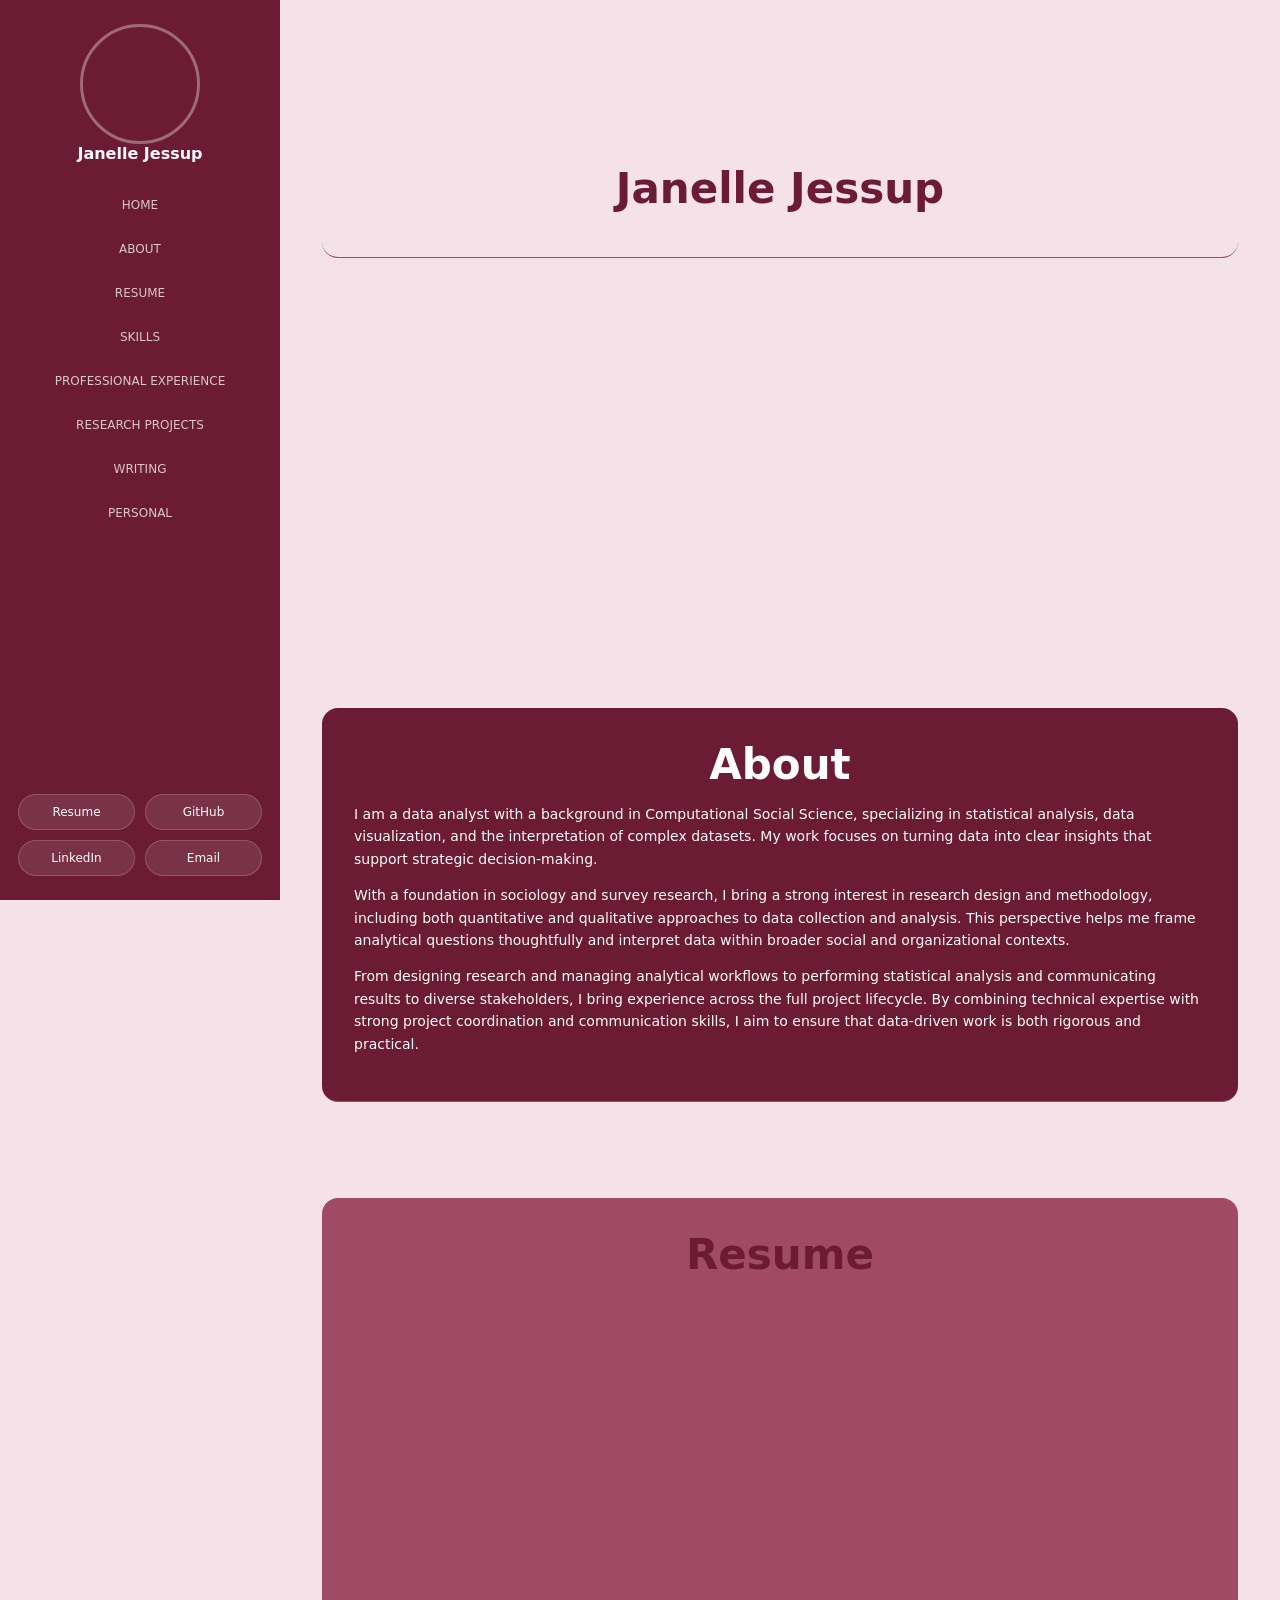
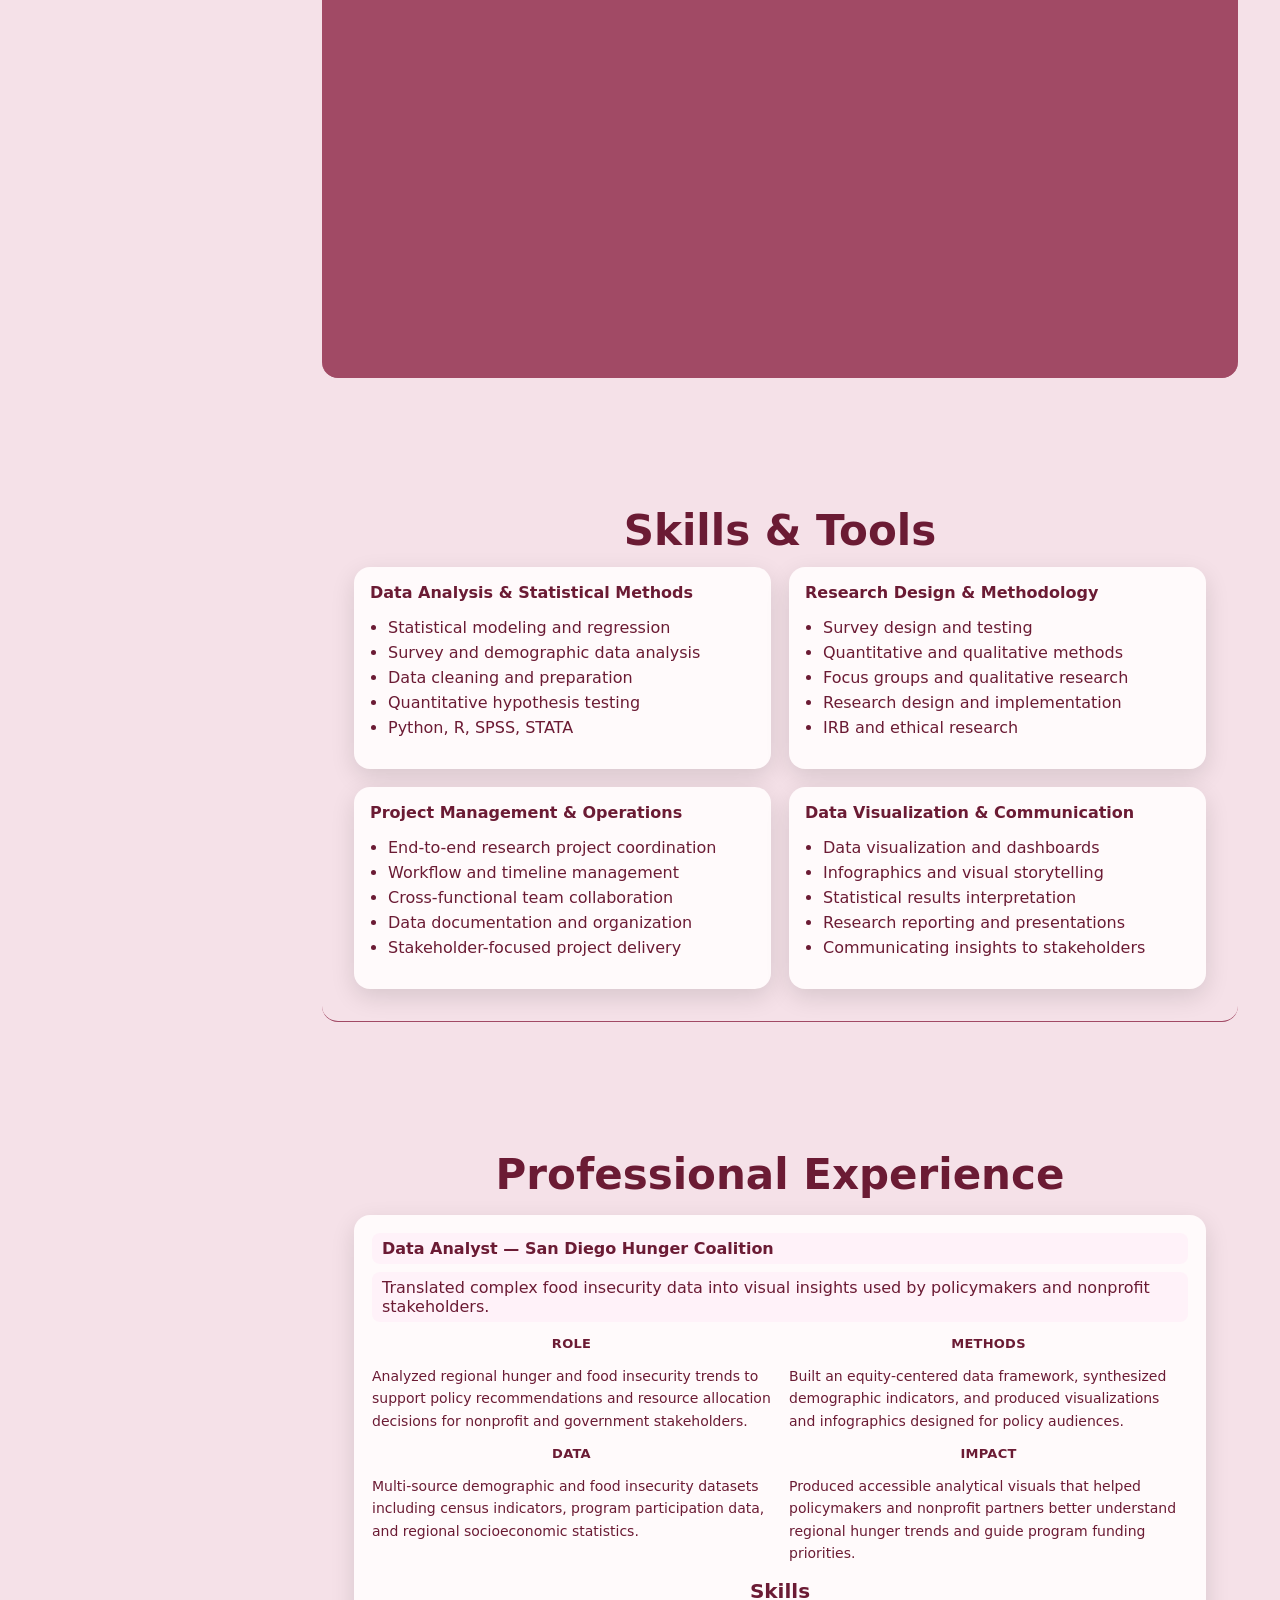
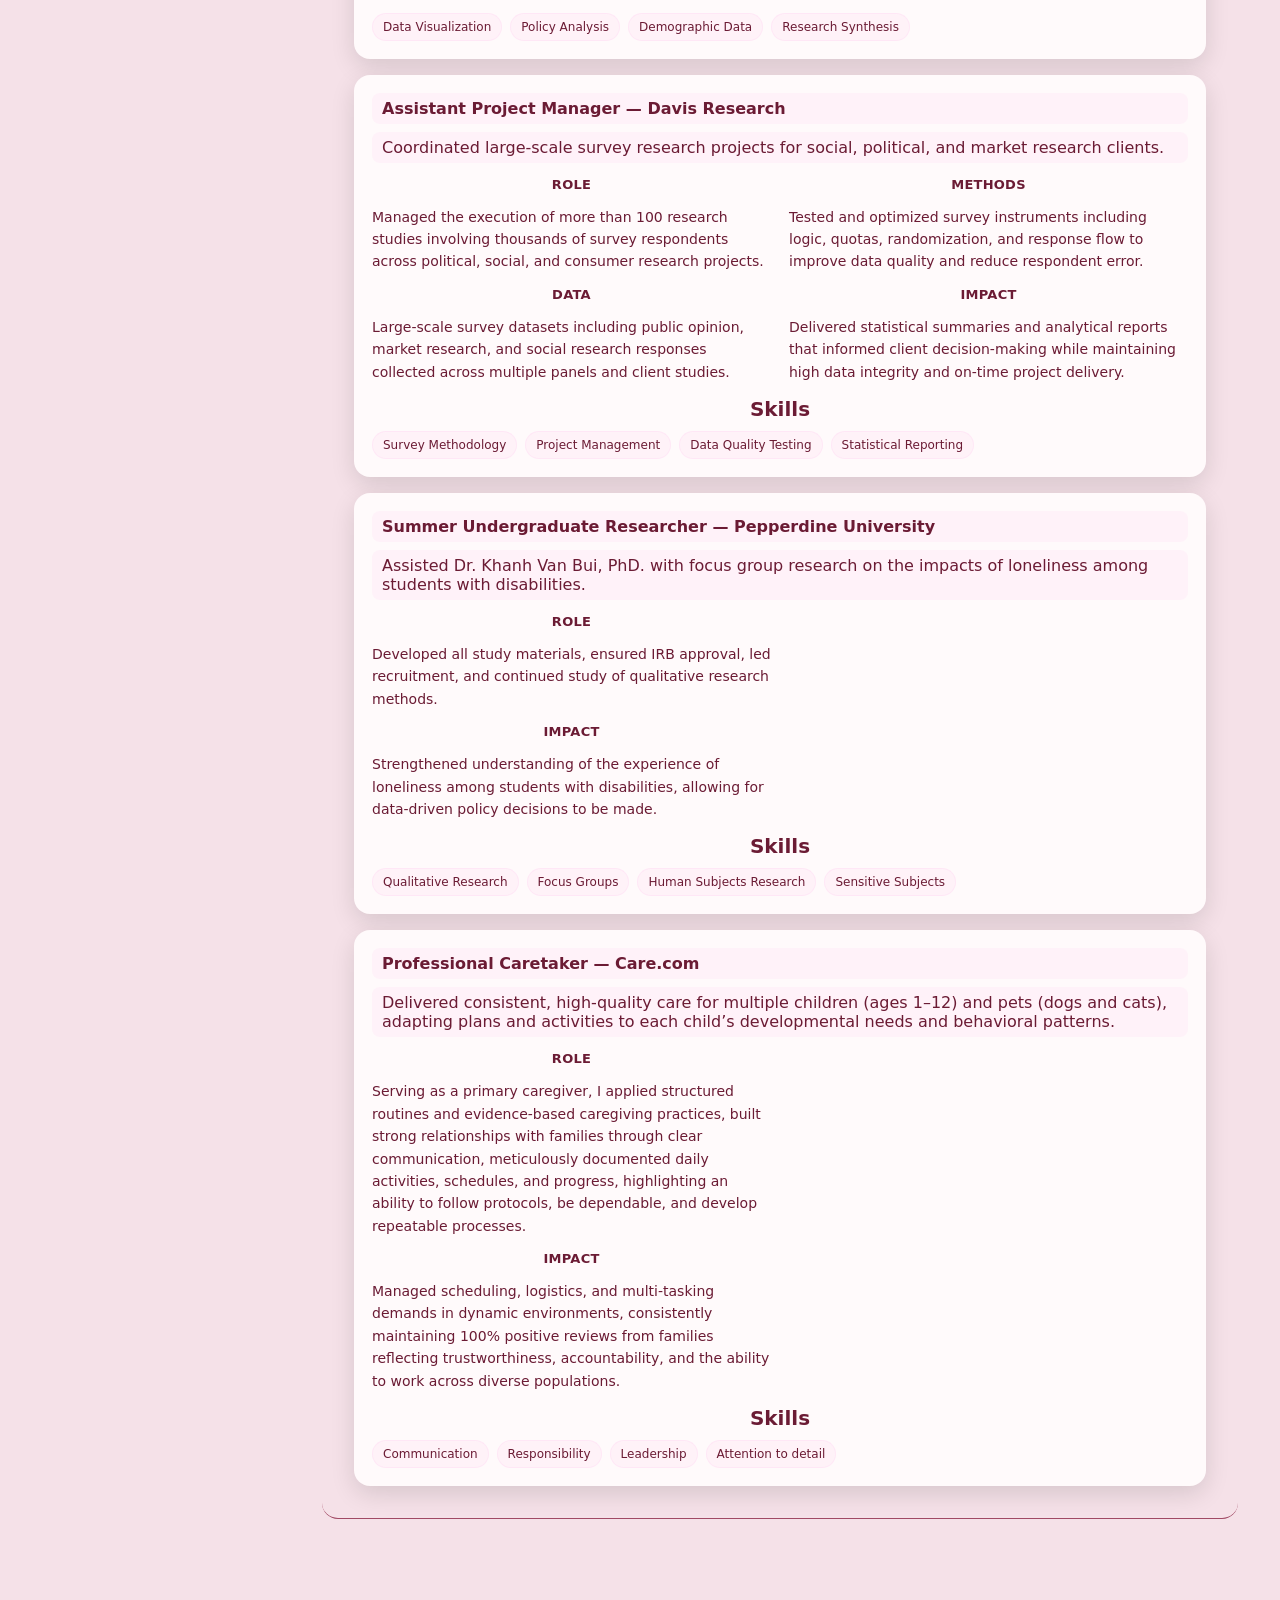
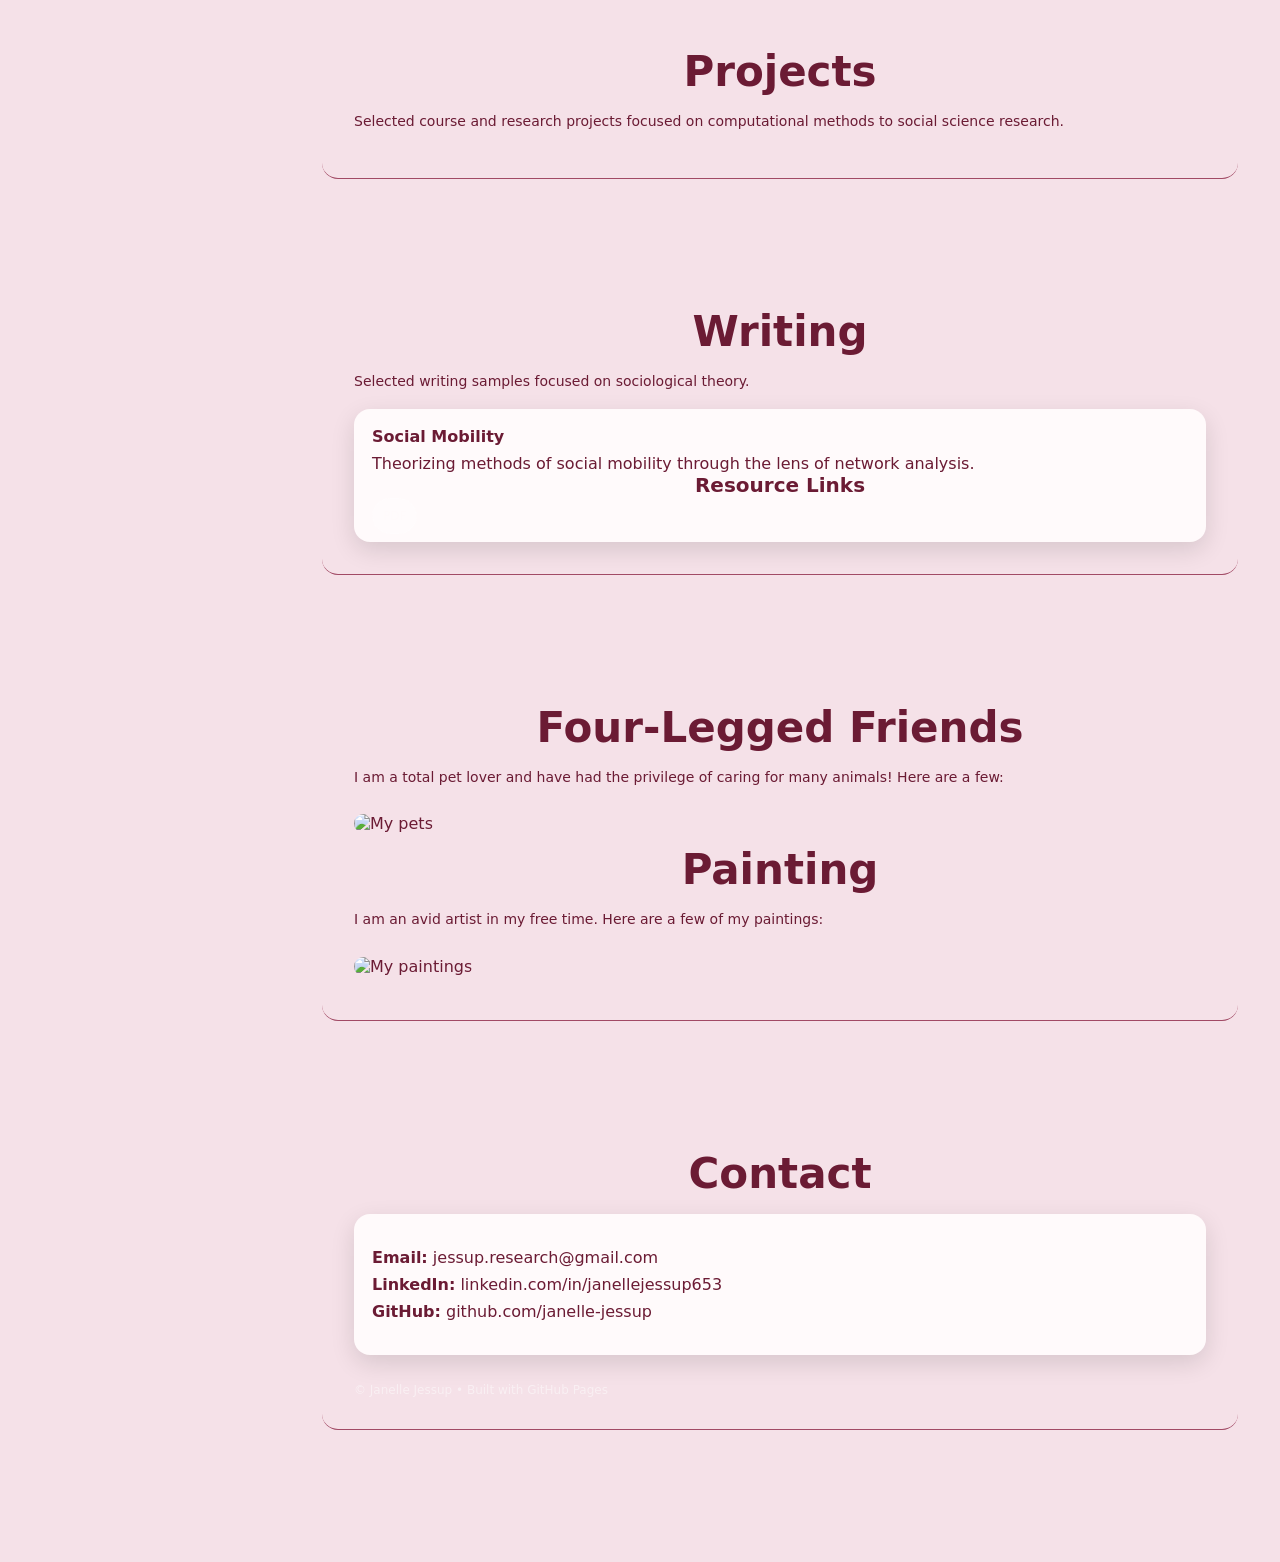
==== commit 39a98443: "Update index.html" ====
--- a/index.html
+++ b/index.html
@@ -32,7 +32,7 @@
 
     <div class="btn-row">
       <a class="btn" href="#resume">Resume</a>
-      <a class="btn" href="https://github.com/janelle-jessup/" target="_blank" rel="noopener">GitHub</a>
+      <a class="btn" href="https://github.com/janellejessup/" target="_blank" rel="noopener">GitHub</a>
       <a class="btn" href="https://www.linkedin.com/in/janellejessup653" target="_blank" rel="noopener">LinkedIn</a>
       <a class="btn" href="mailto:jessup.research@gmail.com">Email</a>
     </div>
@@ -311,7 +311,7 @@
         <ul class="contact-list">
           <li><strong>Email:</strong> <a href="mailto:jessup.research@gmail.com">jessup.research@gmail.com</a></li>
           <li><strong>LinkedIn:</strong> <a href="https://www.linkedin.com/in/janellejessup653" target="_blank" rel="noopener">linkedin.com/in/janellejessup653</a></li>
-          <li><strong>GitHub:</strong> <a href="https://github.com/janelle-jessup/" target="_blank" rel="noopener">github.com/janelle-jessup</a></li>
+          <li><strong>GitHub:</strong> <a href="https://github.com/janellejessup/" target="_blank" rel="noopener">github.com/janelle-jessup</a></li>
         </ul>
       </div>
 
--- a/styles.css
+++ b/styles.css
@@ -121,13 +121,17 @@
 .card { background: var(--card-bg); border-radius: var(--radius); padding:18px; margin-top:16px; box-shadow: var(--shadow); }
 .card-title { font-weight:700; margin-bottom:8px; }
 
-/* experience card highlight (first lines) */
-.card h3,
-.card .card-title {
+#experience .card-title,
+#experience .card-tagline {
   background: rgba(255,209,238,0.2);
-  padding:6px 10px;
-  border-radius:8px;
-  display:inline-block;
+  padding: 6px 10px;
+  border-radius: 8px;
+  display: block;
+}
+
+.card-title {
+  font-size: 16px;
+  font-weight: 700;
 }
 
 .meta { display:flex; flex-wrap:wrap; gap:8px; margin-top:10px; }
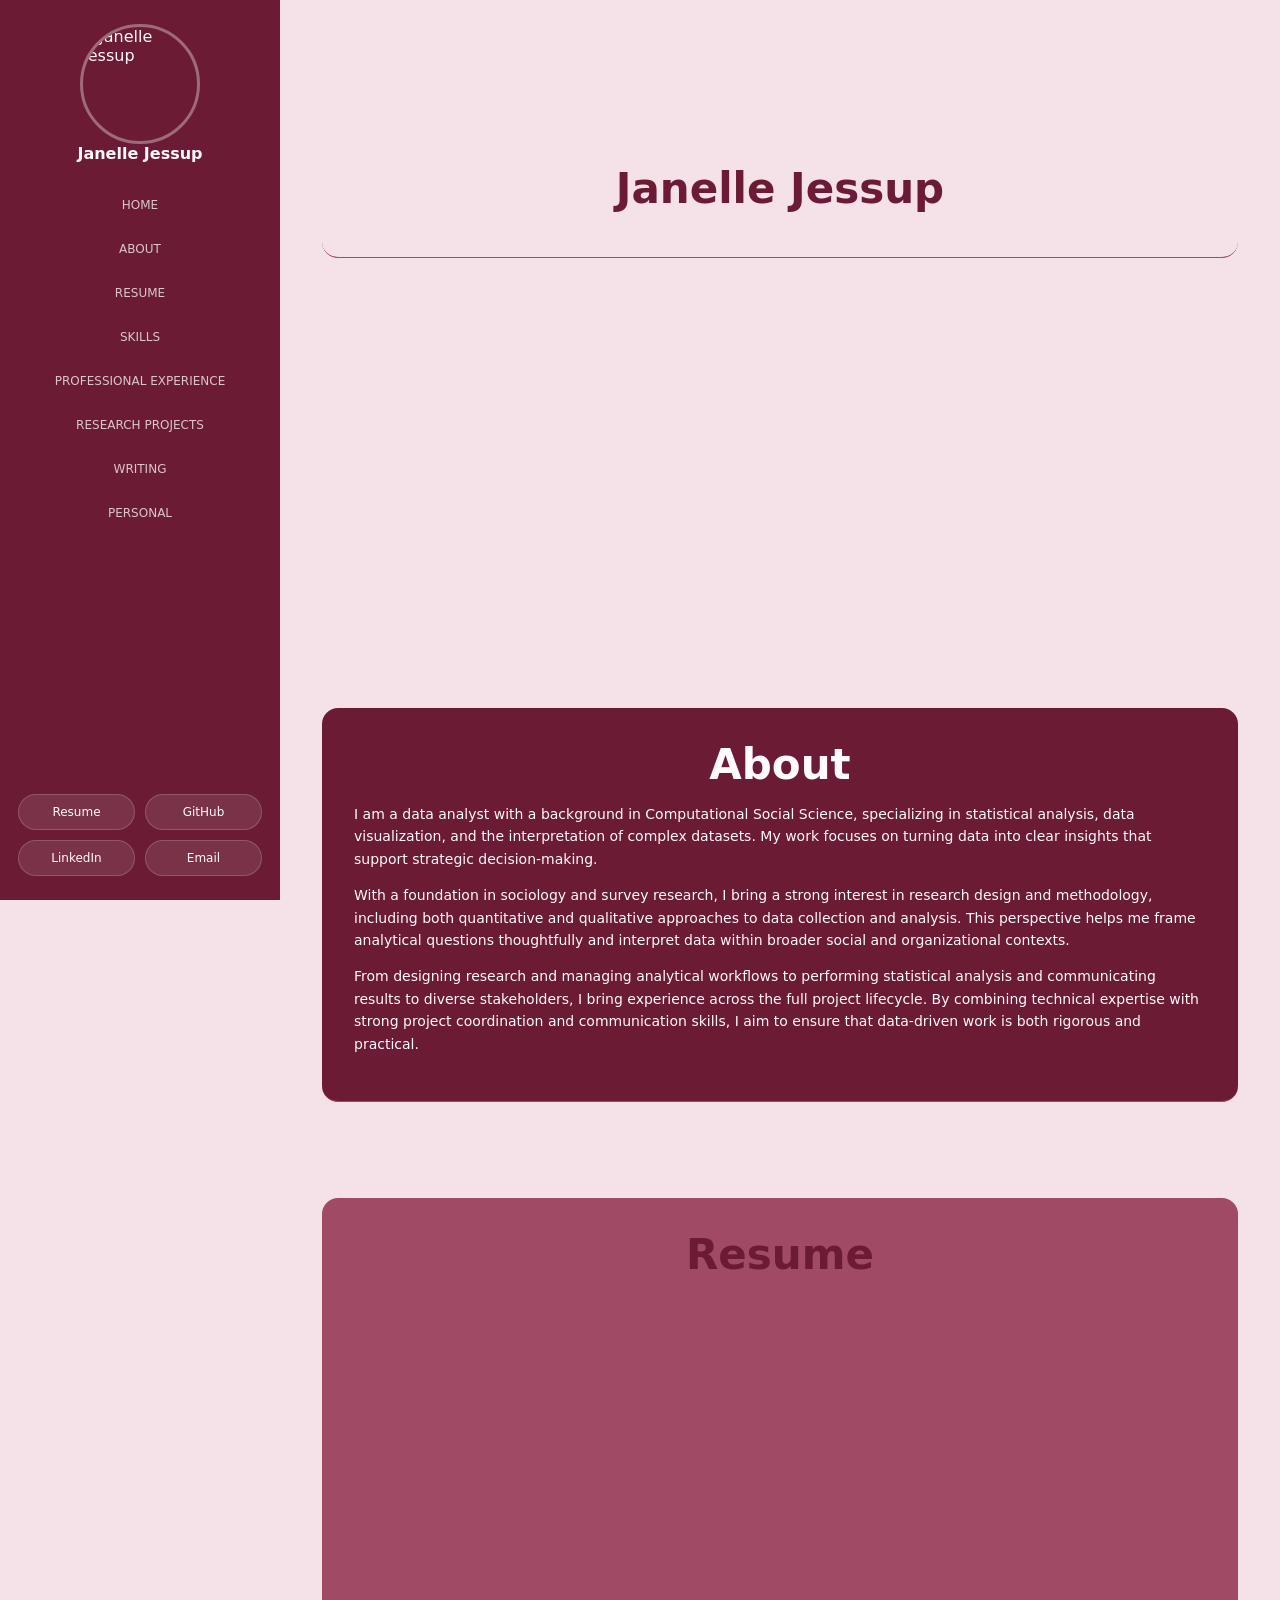
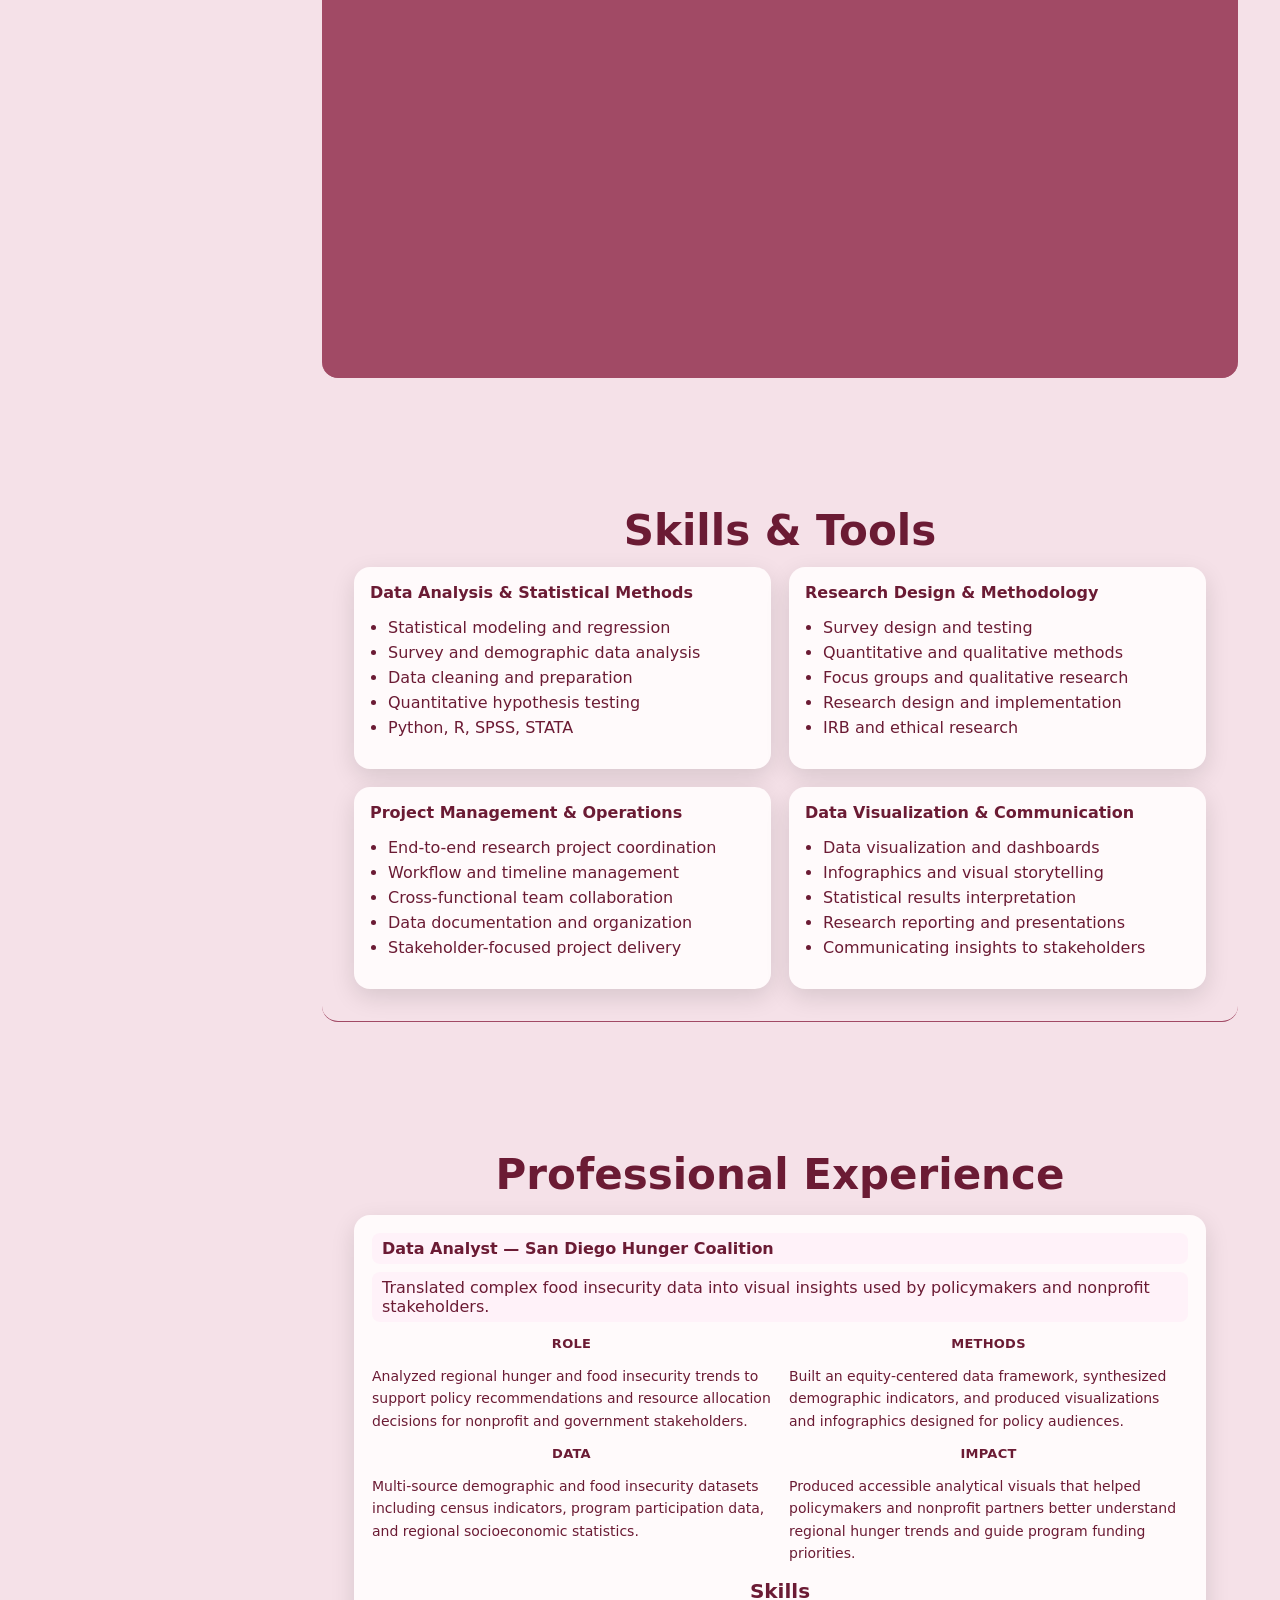
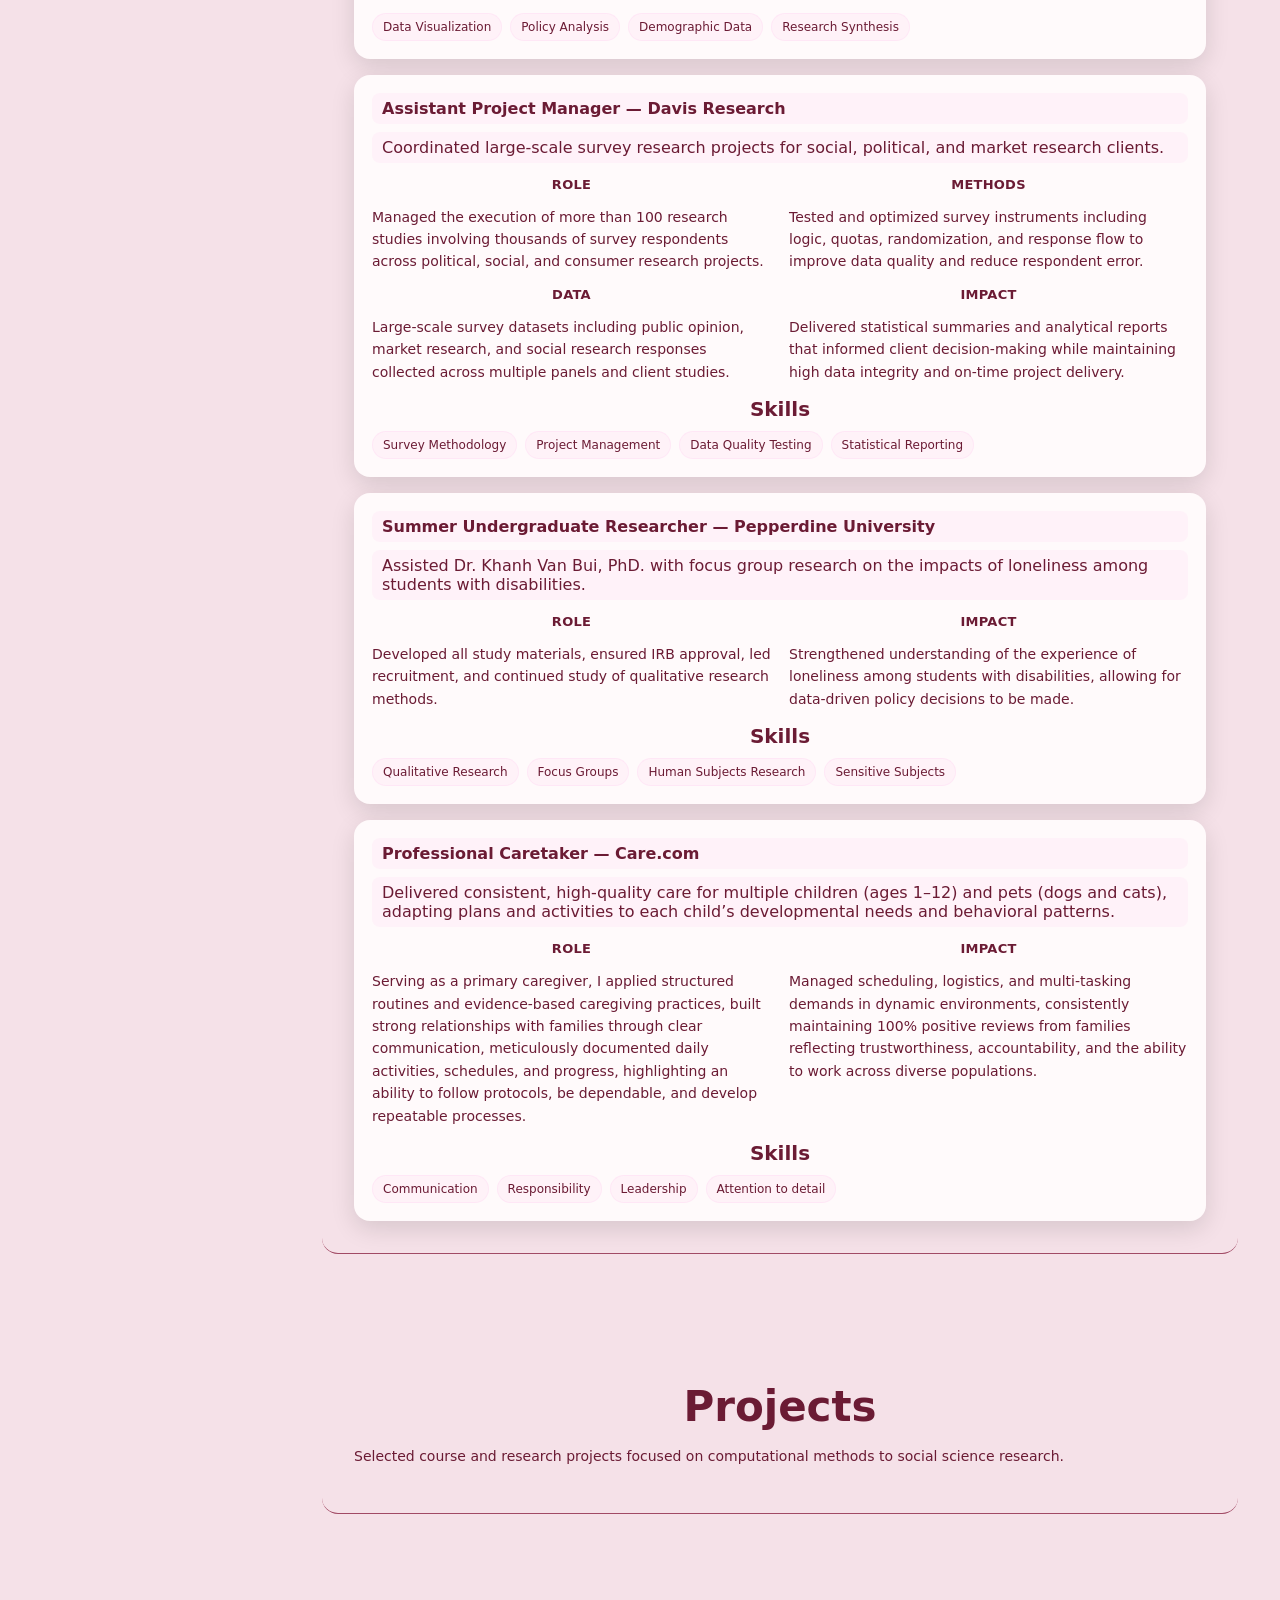
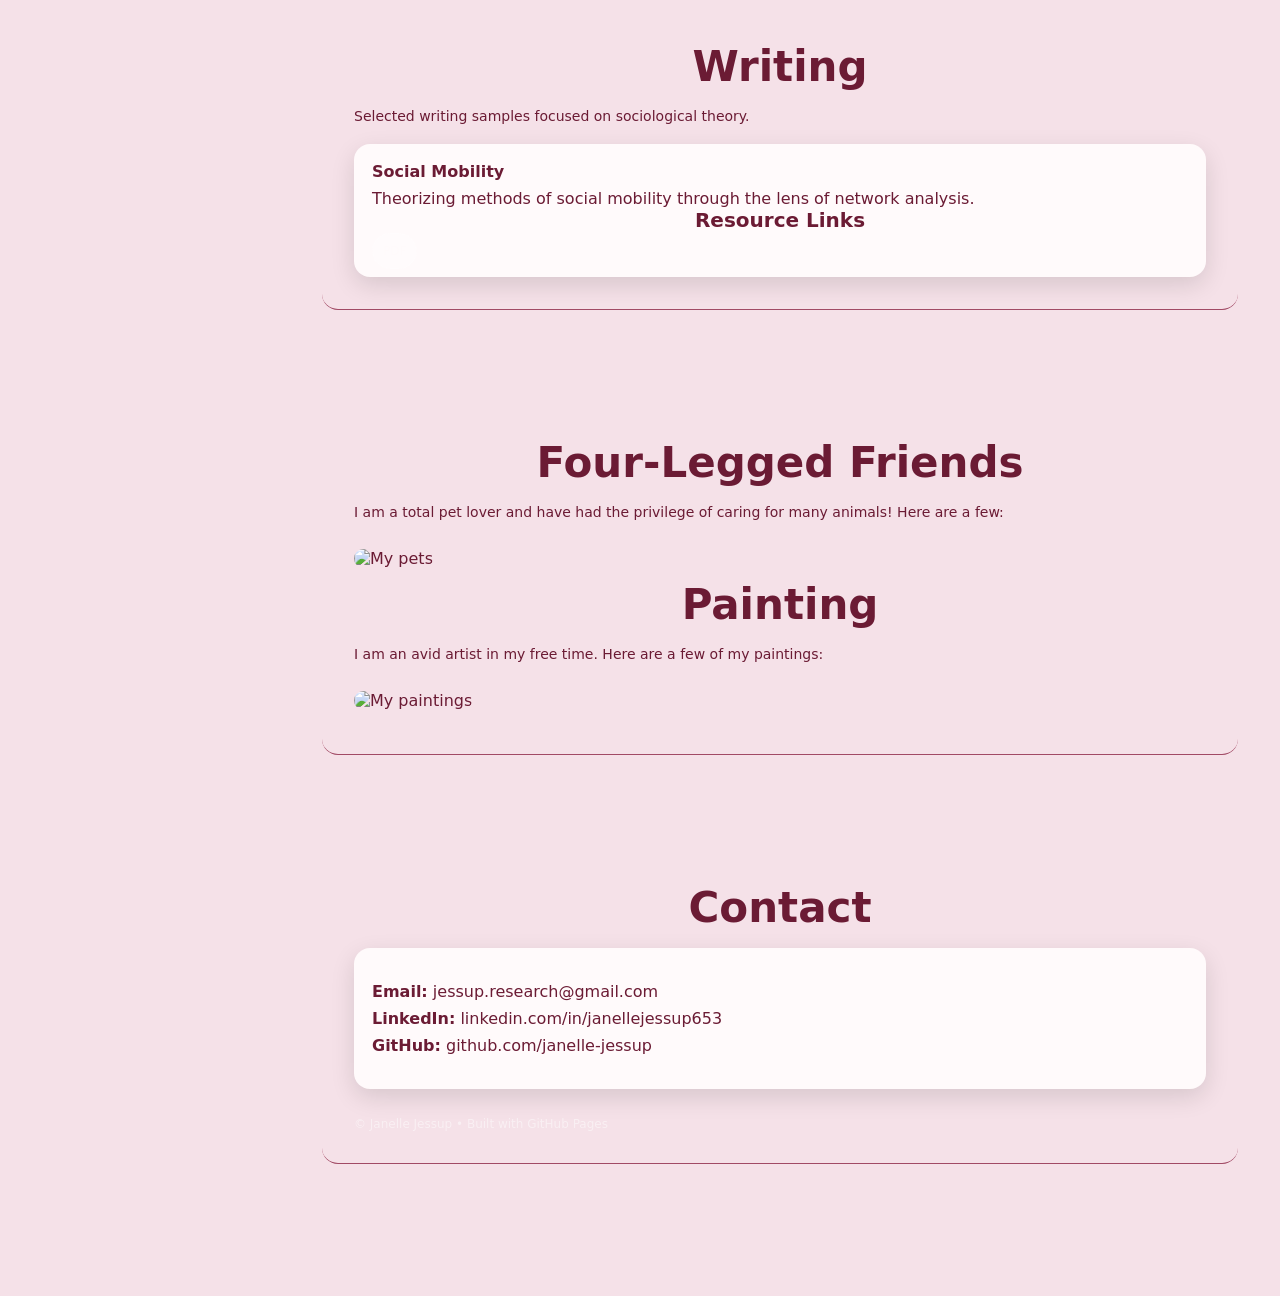
==== commit 26e58cbf: "Update index.html" ====
--- a/index.html
+++ b/index.html
@@ -15,7 +15,7 @@
 <body>
   <aside class="sidebar">
     <div class="sidebar-top">
-      <div class="avatar placeholder"></div>
+      <img src="profile.jpg" alt="Janelle Jessup" class="avatar">
       <div class="name">Janelle Jessup</div>
     </div>
 
@@ -220,6 +220,8 @@
             <p>
               Developed all study materials, ensured IRB approval, led recruitment, and continued study of qualitative research methods.
             </p>
+          </div>
+          <div>
             <h4>Impact</h4>
             <p>
               Strengthened understanding of the experience of loneliness among students with disabilities, allowing for data-driven policy decisions to be made.
@@ -246,6 +248,8 @@
             <p>
               Serving as a primary caregiver, I applied structured routines and evidence-based caregiving practices, built strong relationships with families through clear communication, meticulously documented daily activities, schedules, and progress, highlighting an ability to follow protocols, be dependable, and develop repeatable processes.
             </p>
+          </div>
+          <div>
             <h4>Impact</h4>
             <p>
               Managed scheduling, logistics, and multi-tasking demands in dynamic environments, consistently maintaining 100% positive reviews from families reflecting trustworthiness, accountability, and the ability to work across diverse populations.
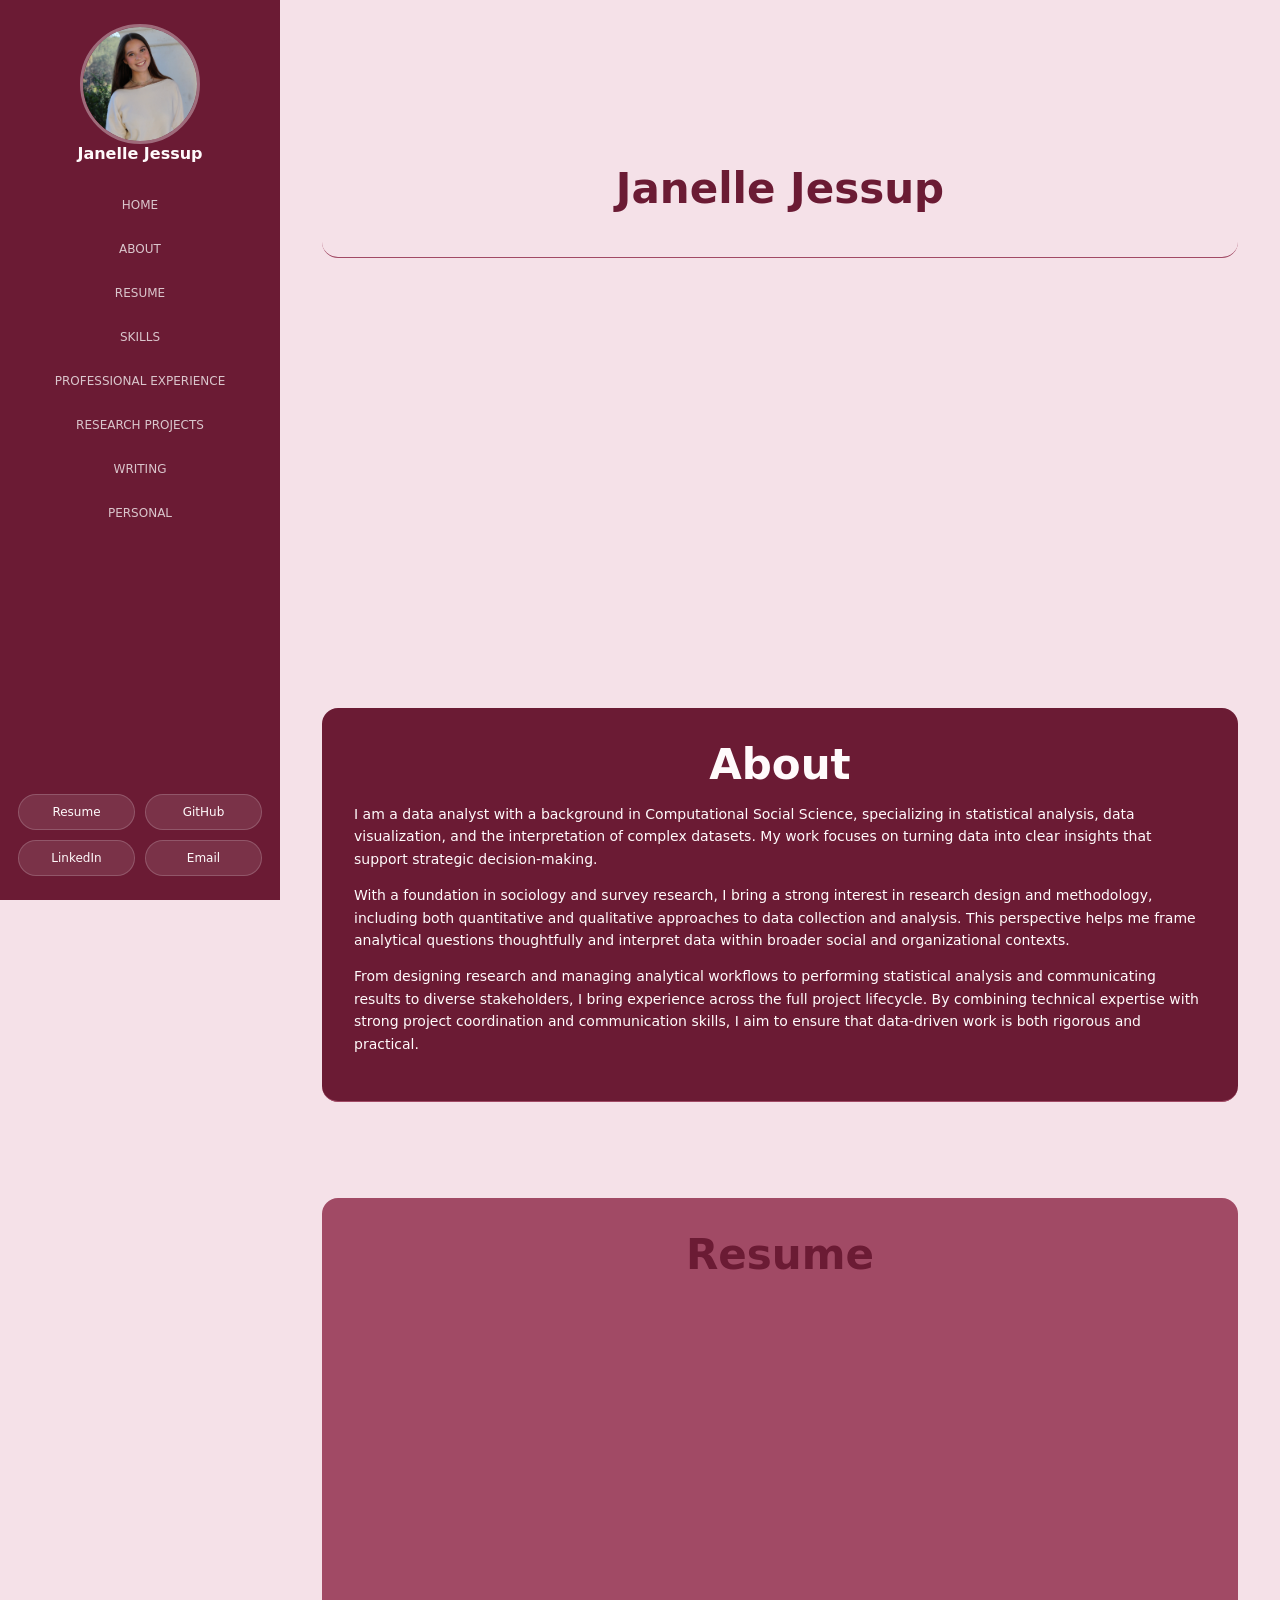
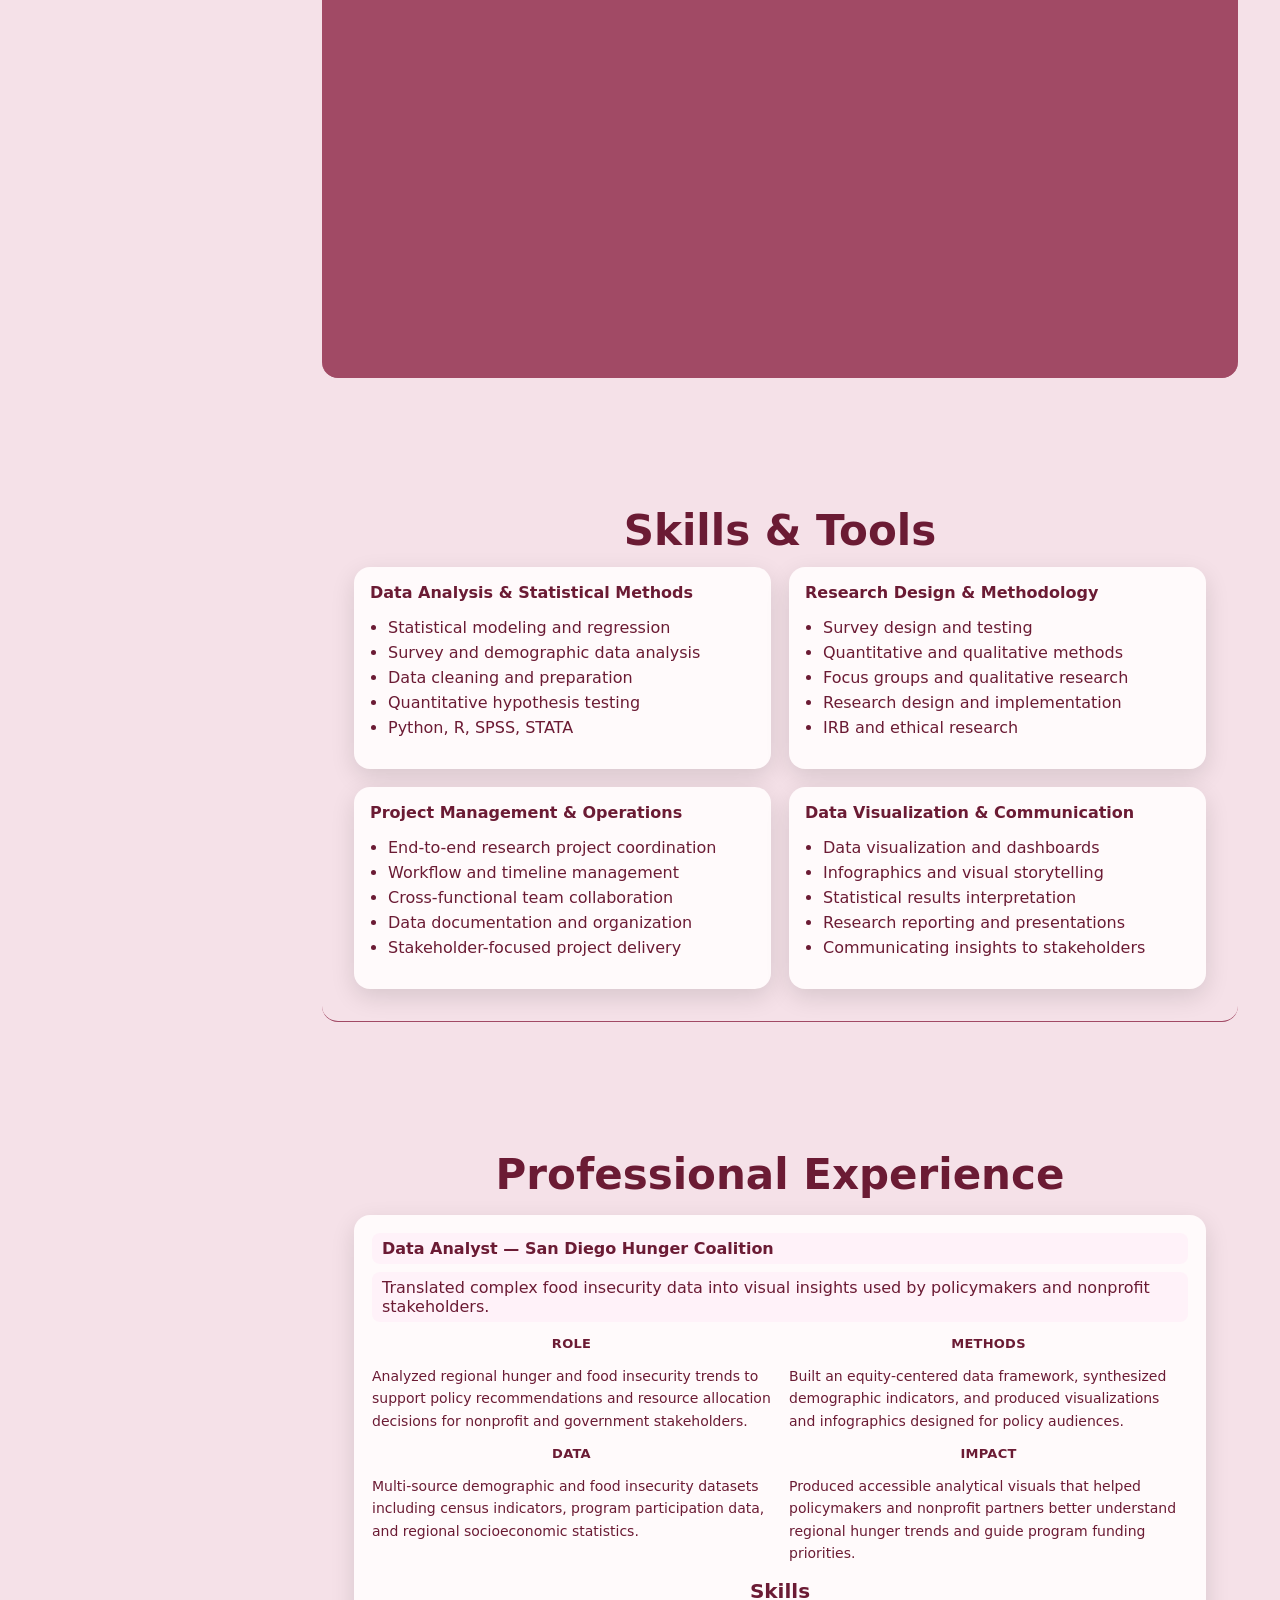
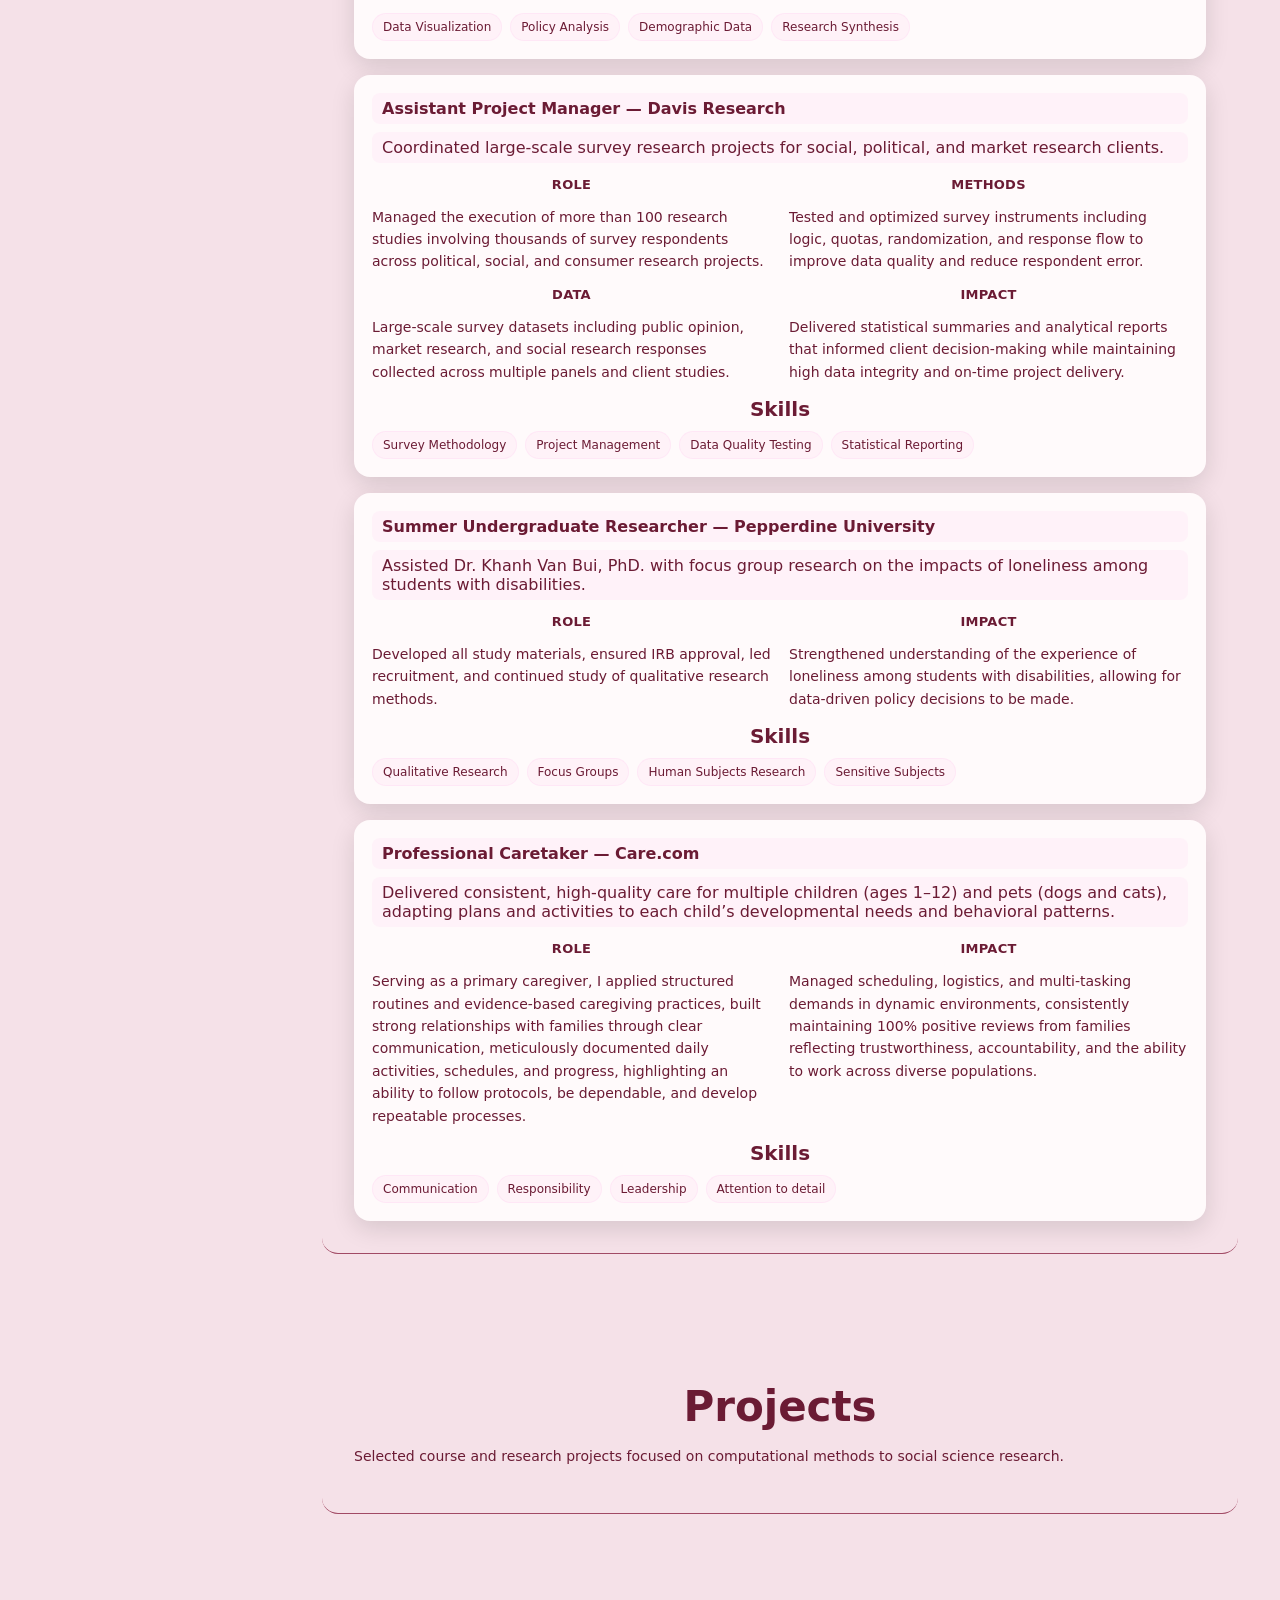
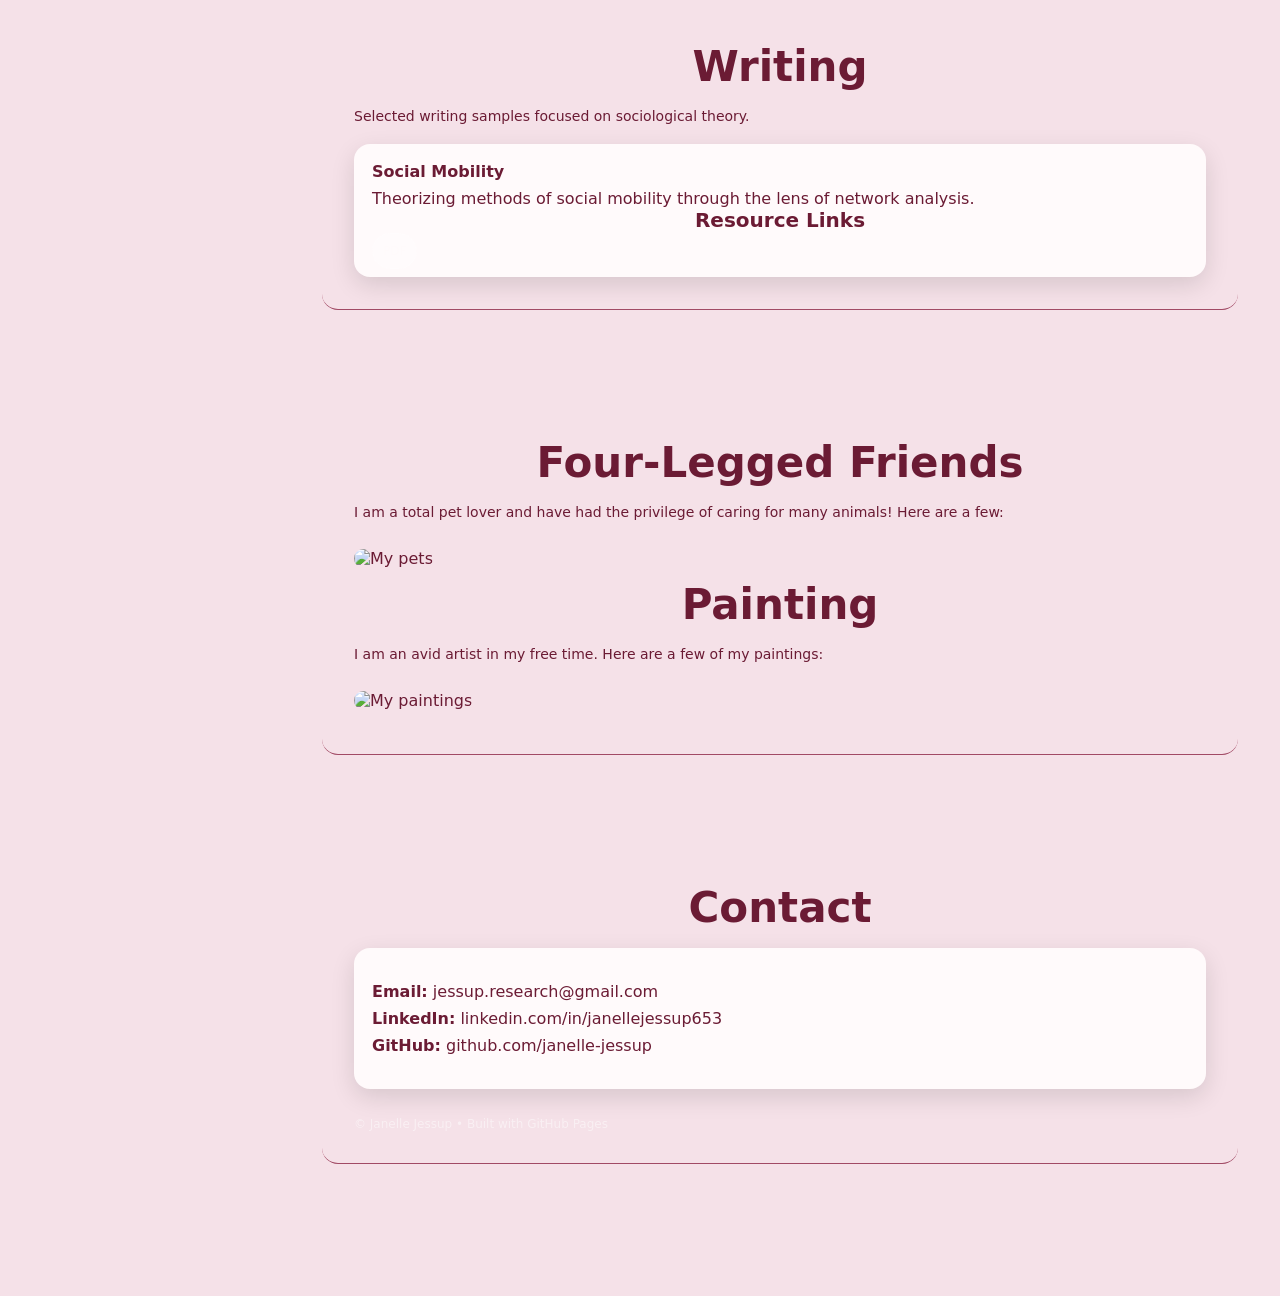
==== commit 12d36bdc: "Update index.html" ====
--- a/index.html
+++ b/index.html
@@ -15,7 +15,7 @@
 <body>
   <aside class="sidebar">
     <div class="sidebar-top">
-      <img src="profile.jpg" alt="Janelle Jessup" class="avatar">
+      <img src="janelle.jpg" alt="Janelle Jessup" class="avatar">
       <div class="name">Janelle Jessup</div>
     </div>
 
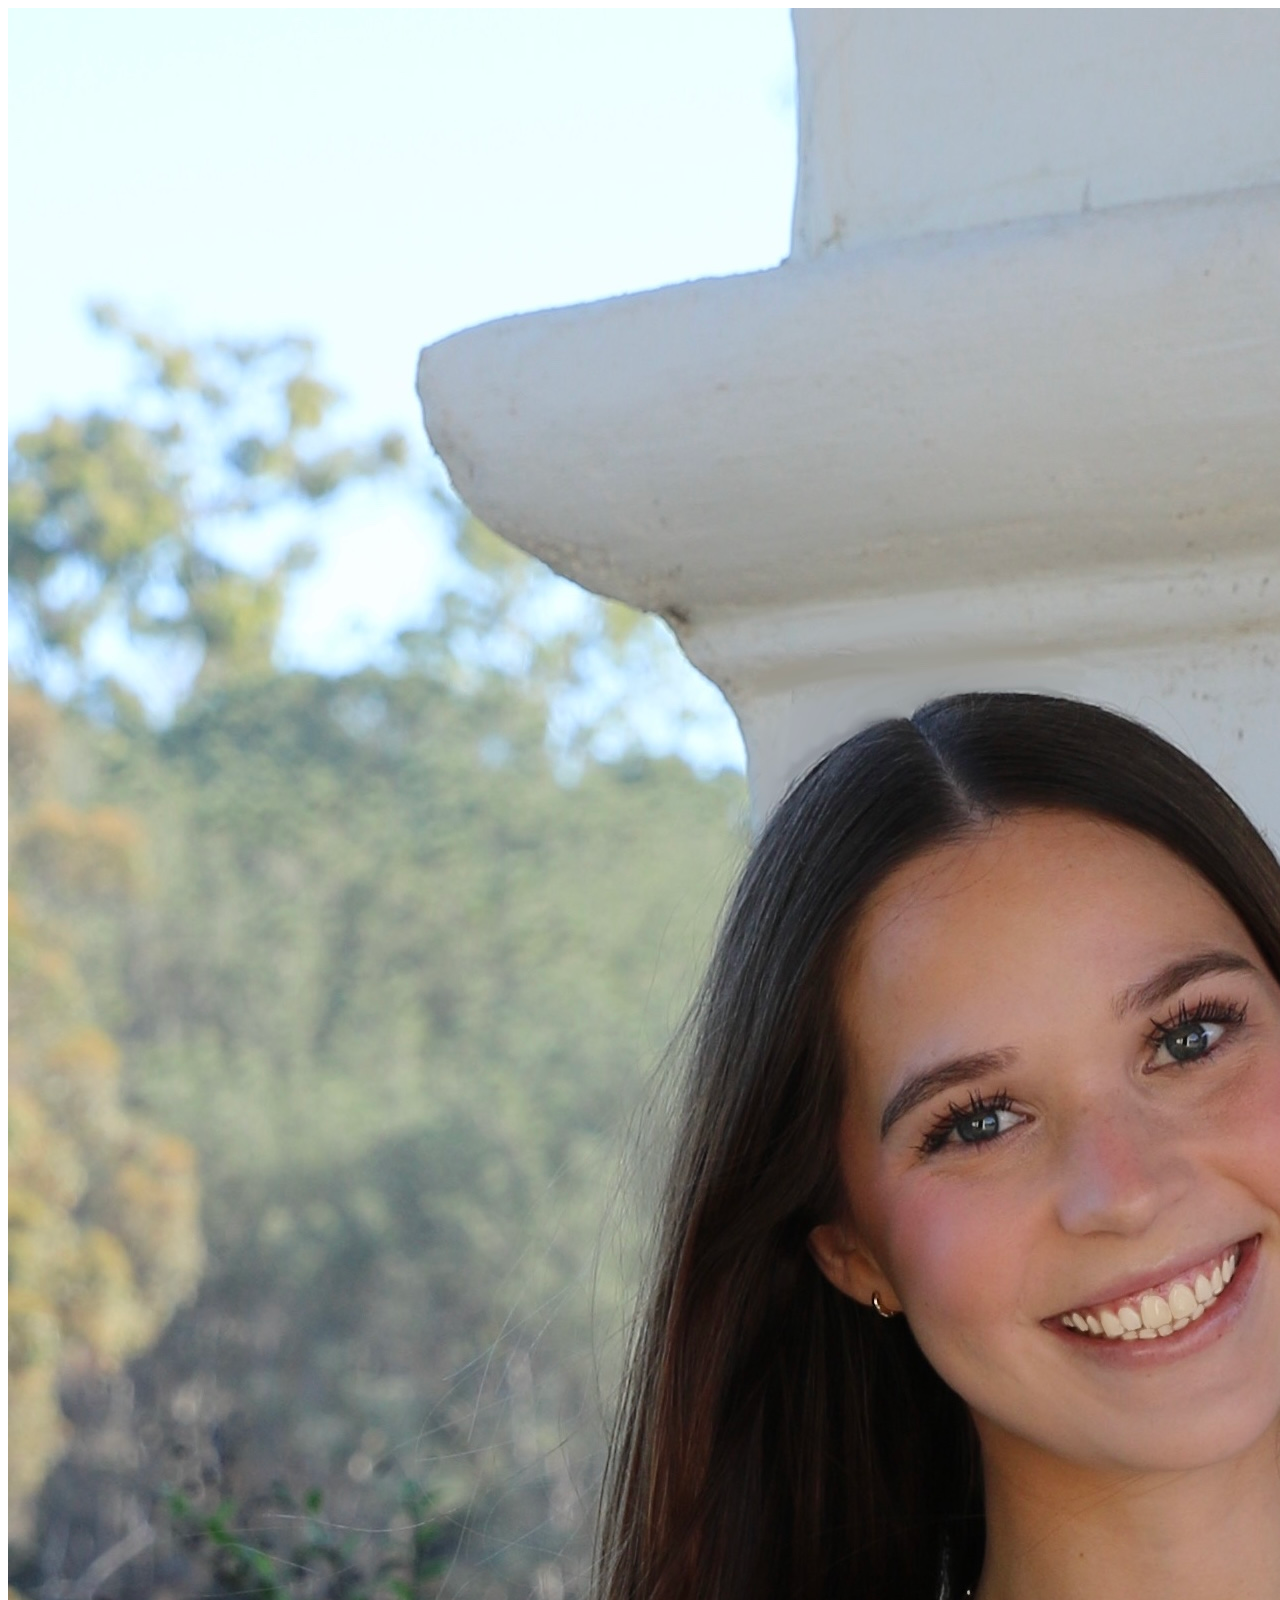
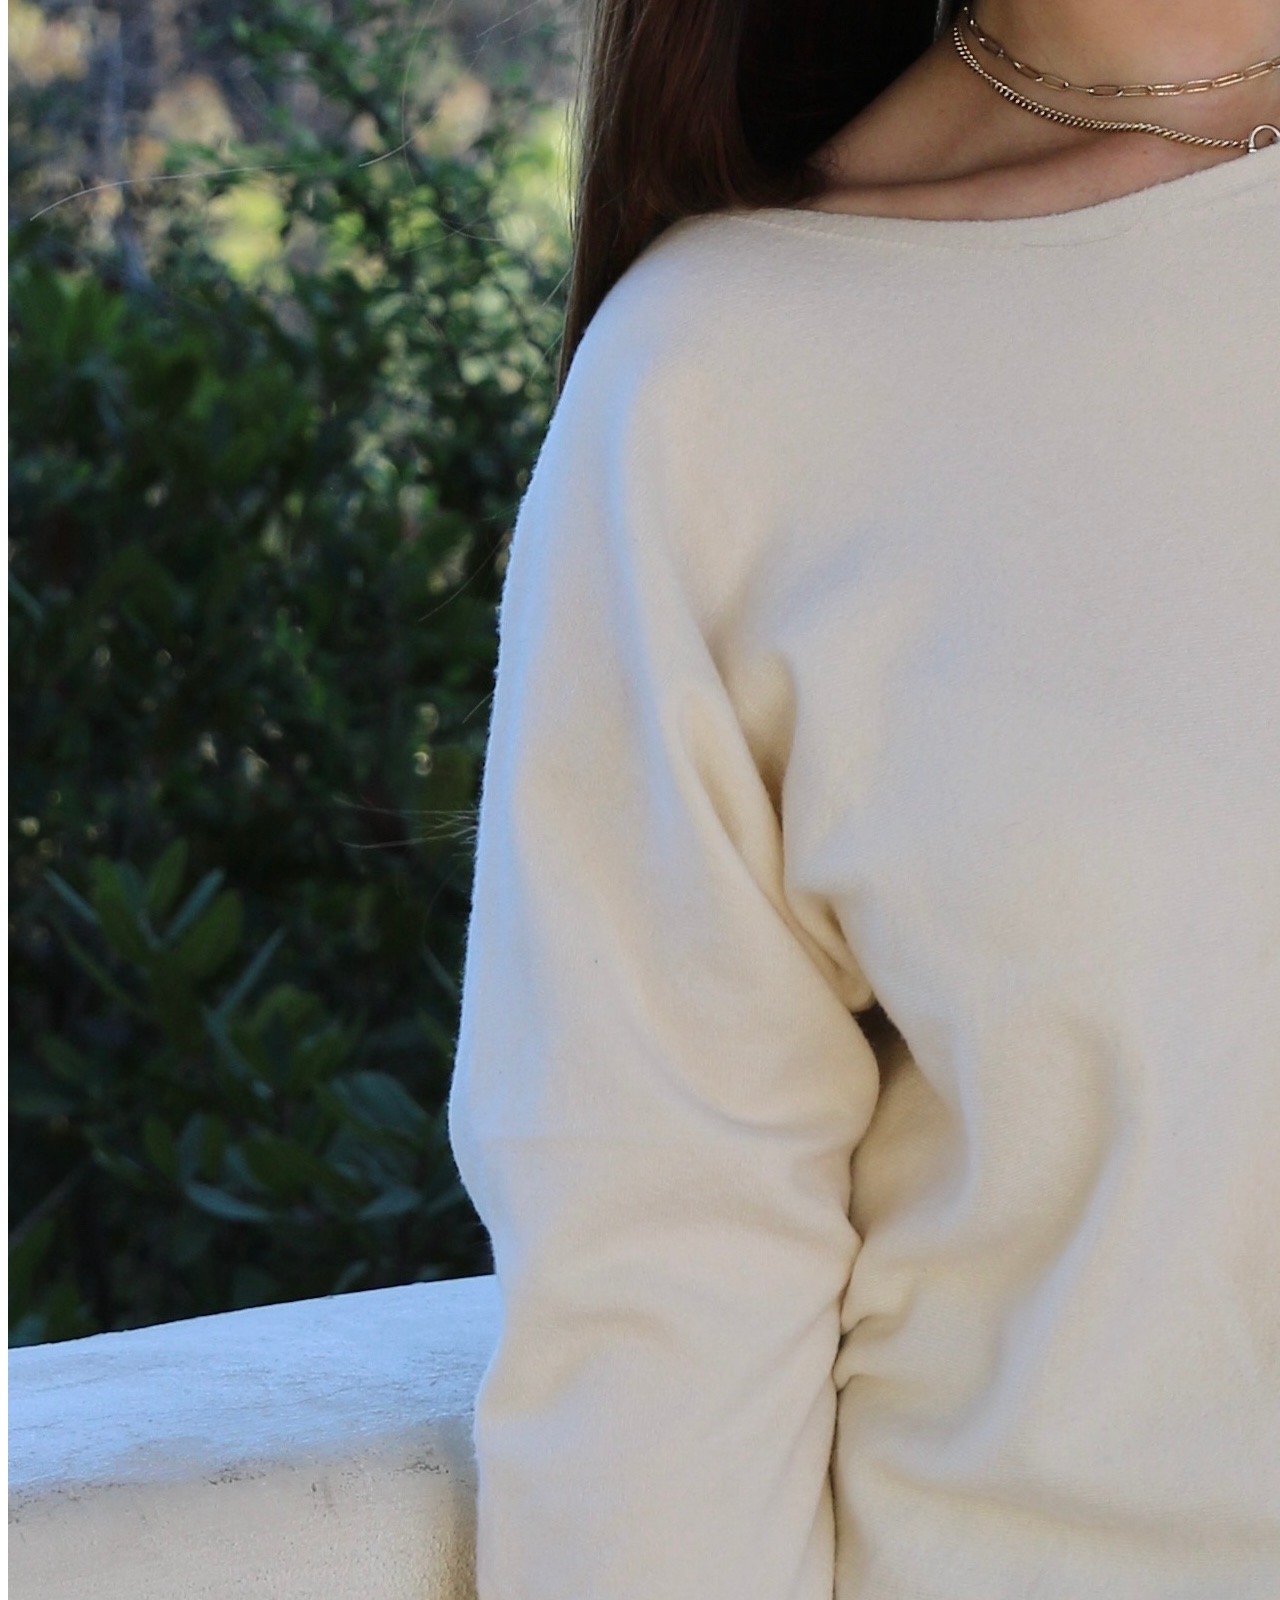
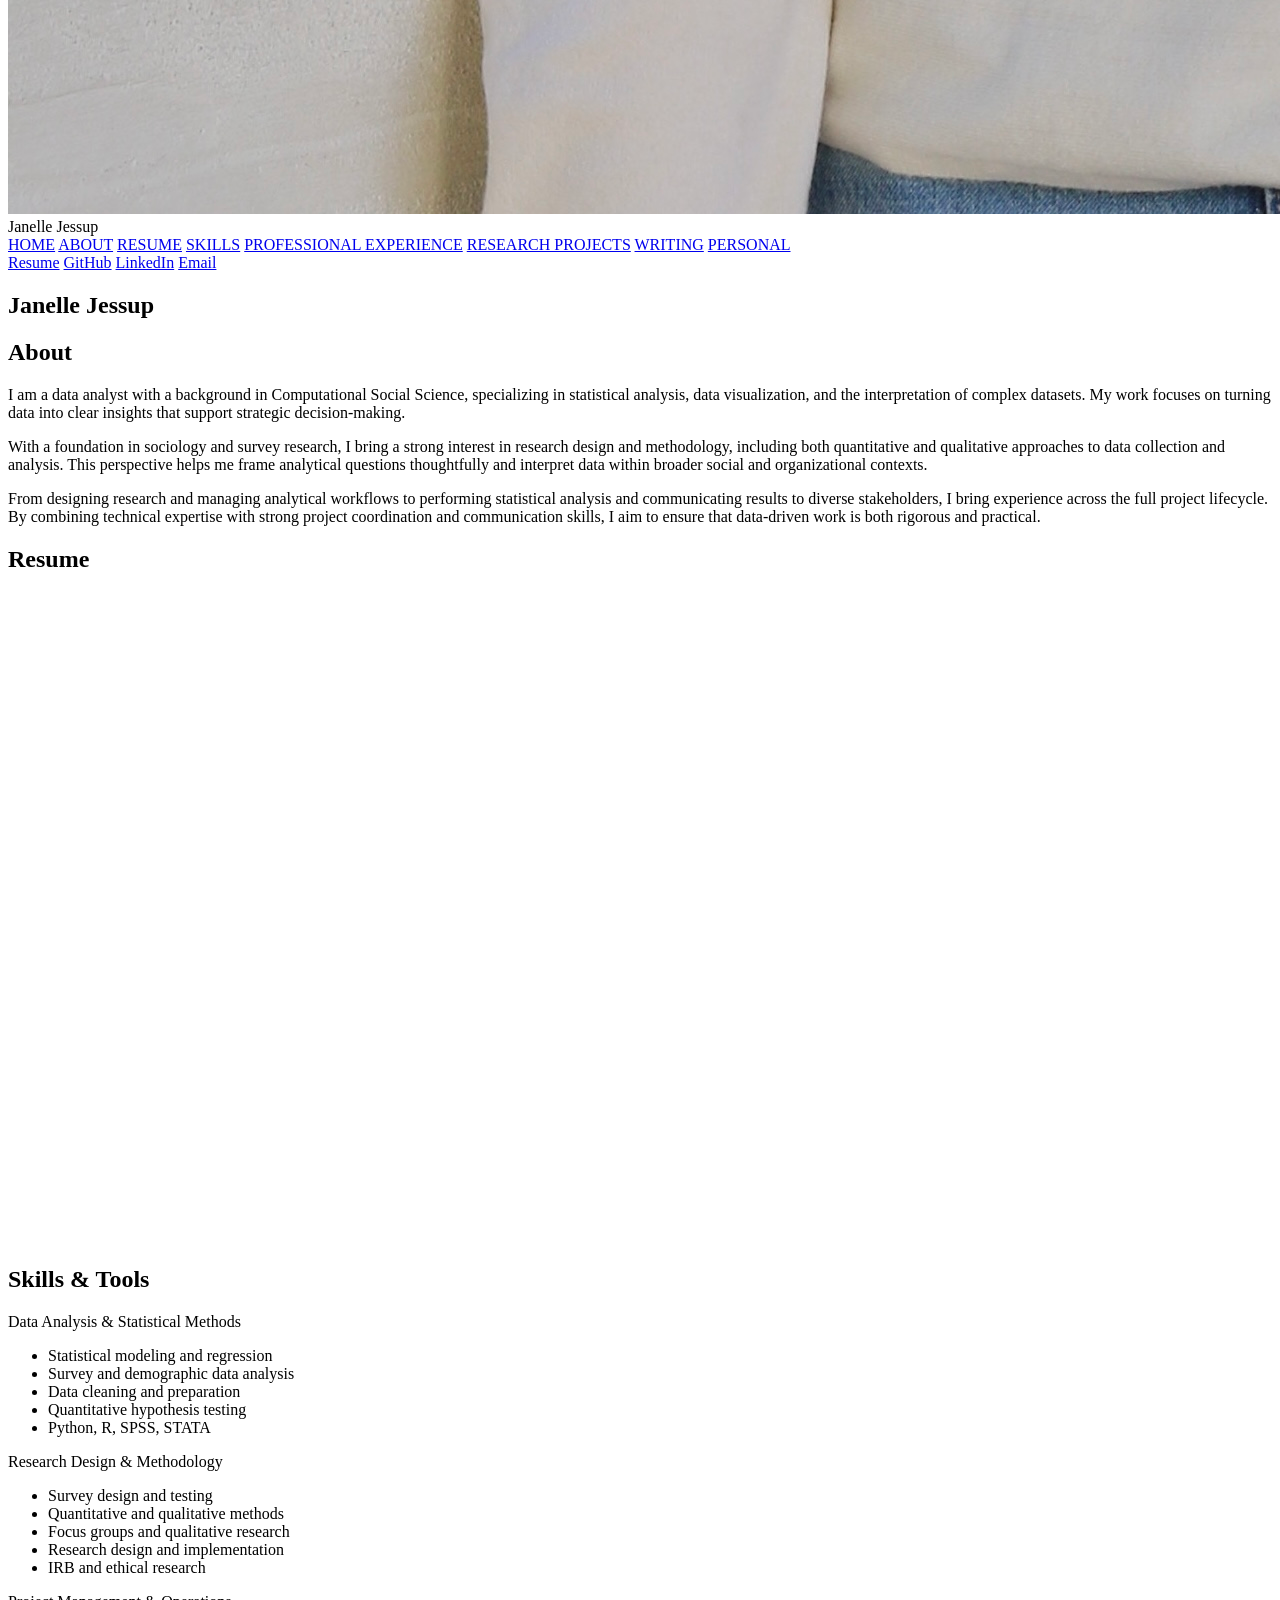
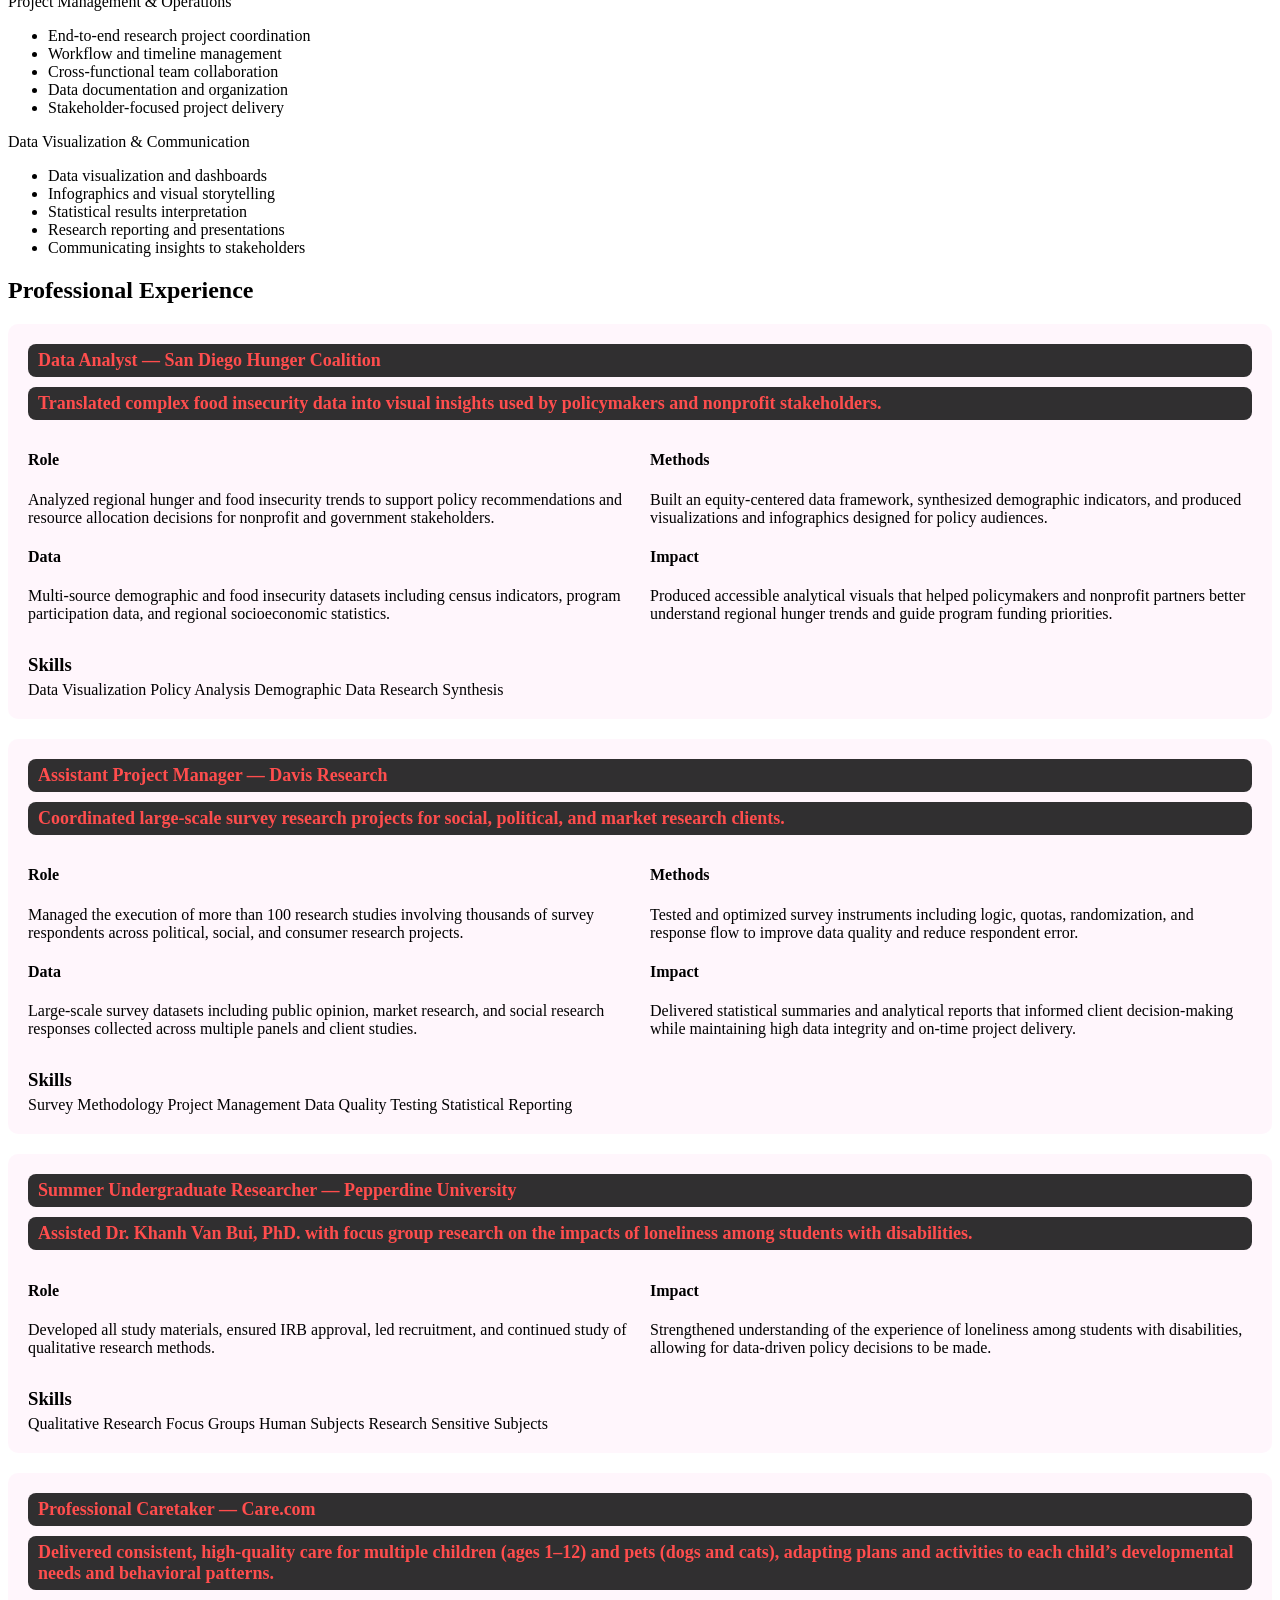
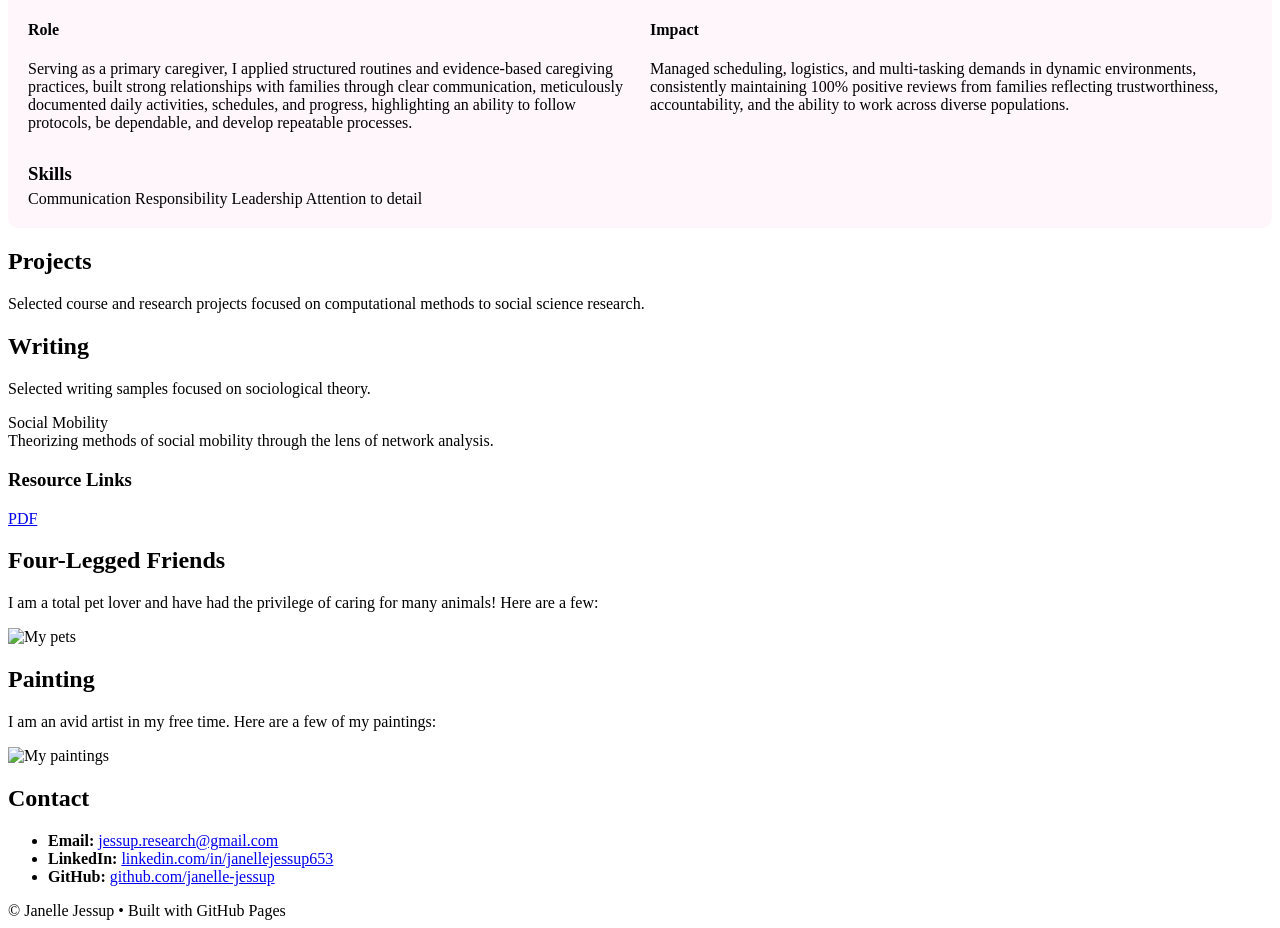
==== commit 8b617de3: "Update index.html" ====
--- a/index.html
+++ b/index.html
@@ -305,7 +305,7 @@
       <p class="small">
         I am an avid artist in my free time. Here are a few of my paintings:
       </p>
-      <img src="paintings.jpg" alt="My paintings" class="personal-img">
+      <img src="art.jpg" alt="My paintings" class="personal-img">
     </section>
 
     <!-- CONTACT -->
--- a/styles.css
+++ b/styles.css
@@ -1,170 +1,41 @@
-:root {
-  --darkest: #6b1b34;
-  --dark: #a14a65;
-  --mid: #e8c5d0;
-  --light: #f5e1e8;
-  --soft-white: #fffafb;
-
-  --sidebar-bg: var(--darkest);
-  --sidebar-text: var(--soft-white);
-  --sidebar-muted: rgba(255,255,255,0.75);
-
-  --card-bg: var(--soft-white);
-  --shadow: 0 8px 24px rgba(0,0,0,0.12);
-  --radius: 16px;
-
-  --font: "Montserrat", system-ui, -apple-system, Segoe UI, Roboto, Arial, sans-serif;
-}
-
-* { box-sizing: border-box; }
-html { scroll-behavior: smooth; }
-
-body {
-  margin:0;
-  font-family: var(--font);
-  background: var(--light);
-  color: var(--darkest);
-}
-
-a { color: var(--darkest); text-decoration:none; }
-a:hover { text-decoration: underline; }
-
-.sidebar {
-  position: fixed;
-  inset: 0 auto 0 0;
-  width: 280px;
-  background: var(--sidebar-bg);
-  color: var(--sidebar-text);
-  padding: 24px 18px;
-  display: flex;
-  flex-direction: column;
-}
-
-.avatar { 
-  width: 120px; 
-  height: 120px; 
-  border-radius: 999px; 
-  border:3px solid rgba(255,255,255,0.35); 
-  object-fit:cover; 
-  display:block;
-  margin: 0 auto;
-}
-
-.name { font-weight:600; font-size:16px; text-align:center; }
-
-/* push buttons to bottom */
-.btn-row { 
-  display:grid; 
-  grid-template-columns:1fr 1fr; 
-  gap:10px; 
-  margin-top:auto;
-}
-
-.btn { padding:10px; border-radius:999px; background: rgba(255,255,255,0.1); color: var(--sidebar-text); font-weight:500; font-size:12px; border:1px solid rgba(255,255,255,0.18); text-align:center; transition:0.15s; }
-.btn:hover { background: rgba(255,255,255,0.16); transform:translateY(-2px); }
-
-.nav { margin-top:24px; display:grid; gap:8px; }
-.nav-link { padding:10px 14px; border-radius:12px; color: var(--sidebar-muted); font-weight:500; font-size:12px; border:1px solid transparent; text-align:center; }
-.nav-link:hover { background: rgba(255,255,255,0.08); color: var(--sidebar-text); }
-.nav-link.active { background: rgba(255,255,255,0.12); color: var(--sidebar-text); border:1px solid rgba(255,255,255,0.18); }
-
-/* remove contact link */
-.nav-link[href="#contact"] { display:none; }
-
-.content { margin-left:280px; padding:36px 42px; max-width:1100px; }
-
-.section { 
-  padding:32px; 
-  margin: 96px 0; 
-  border-bottom:1px solid var(--dark); 
-  border-radius: var(--radius);
-}
-
-/* large gap before about */
-#about { margin-top: 50vh; }
-
-#about { background: var(--darkest); color: var(--soft-white); }
-#resume { background: var(--dark); color: var(--soft-white); }
-#skills { background: transparent; color: var(--darkest); }
-
-/* remove colored backgrounds between sections */
-#experience,
-#projects,
-#writing,
-#personal,
-#contact {
-  background: transparent;
-}
-
-h1 { font-size:42px; margin:0 0 12px; font-weight:700; text-align:center; }
-h3 { font-size:20px; margin:0 0 8px; font-weight:600; text-align:center; }
-h4 { font-size:13px; margin:14px 0 6px; font-weight:700; text-transform:uppercase; letter-spacing:0.02em; text-align:center; }
-
-/* default section title color */
-.section h1,
-.section h3,
-.section h4 {
-  color: var(--darkest);
-}
-
-/* about title white */
-#about h1,
-#about h3,
-#about h4 {
-  color: var(--soft-white);
-}
-
-p { font-size:14px; line-height:1.6; }
-.small { font-size:12px; }
-.muted { opacity:0.7; }
-
-.card { background: var(--card-bg); border-radius: var(--radius); padding:18px; margin-top:16px; box-shadow: var(--shadow); }
-.card-title { font-weight:700; margin-bottom:8px; }
-
+/* Professional Experience Card Titles & Taglines */
 #experience .card-title,
 #experience .card-tagline {
-  background: rgba(255,209,238,0.2);
+  background: rgba(26,26,26,0.9); /* dark background */
+  color: #ff4d4d; /* red text */
   padding: 6px 10px;
   border-radius: 8px;
   display: block;
+  font-weight: 700;
+  font-size: 18px;
+  margin-bottom: 10px;
 }
 
-.card-title {
-  font-size: 16px;
-  font-weight: 700;
+/* The rest of the card remains pink */
+#experience .card {
+  background: rgba(255,209,238,0.2); /* soft pink */
+  padding: 20px;
+  border-radius: 10px;
+  margin-bottom: 20px;
+  text-align: left;
 }
 
-.meta { display:flex; flex-wrap:wrap; gap:8px; margin-top:10px; }
-.pill { font-size:12px; padding:6px 10px; border-radius:999px; background: rgba(255,209,238,0.2); border:1px solid rgba(255,209,238,0.3); }
-
-.two-col, .skills-grid { display:grid; gap:18px; grid-template-columns:1fr 1fr; }
-
-.skill-card { background: var(--card-bg); border-radius: var(--radius); padding:16px; box-shadow: var(--shadow); }
-.skill-title { font-weight:700; margin-bottom:8px; }
-
-ul { padding-left:18px; }
-li { margin:6px 0; }
-
-.personal-img { width:100%; max-width:400px; margin:12px 0; border-radius: var(--radius); }
-
-.contact-list { list-style:none; padding:0; }
-.contact-list li { margin:8px 0; }
-
-.footer { margin-top:28px; font-size:12px; color: rgba(255,255,255,0.7); }
-
-#projects p,
-#writing p,
-#personal p {
-  font-size:14px;
+/* Left justify Skills label above pills */
+#experience .card h3 {
+  text-align: left;
+  margin-top: 15px;
+  margin-bottom: 5px;
 }
 
-.resource-links {
-  font-size:11px;
+/* Two-column layout for Role / Impact (for all cards) */
+#experience .two-col {
+  display: flex;
+  flex-wrap: wrap;
+  gap: 20px;
+  margin-bottom: 10px;
 }
 
-@media(max-width:920px){
-  .sidebar { position:relative; width:100%; border-right:none; border-bottom:1px solid rgba(255,255,255,0.12); }
-  .content { margin-left:0; padding:24px 18px; }
-  .two-col, .skills-grid { grid-template-columns:1fr; }
-  h1 { font-size:34px; }
+#experience .two-col > div {
+  flex: 1;
+  min-width: 250px;
 }
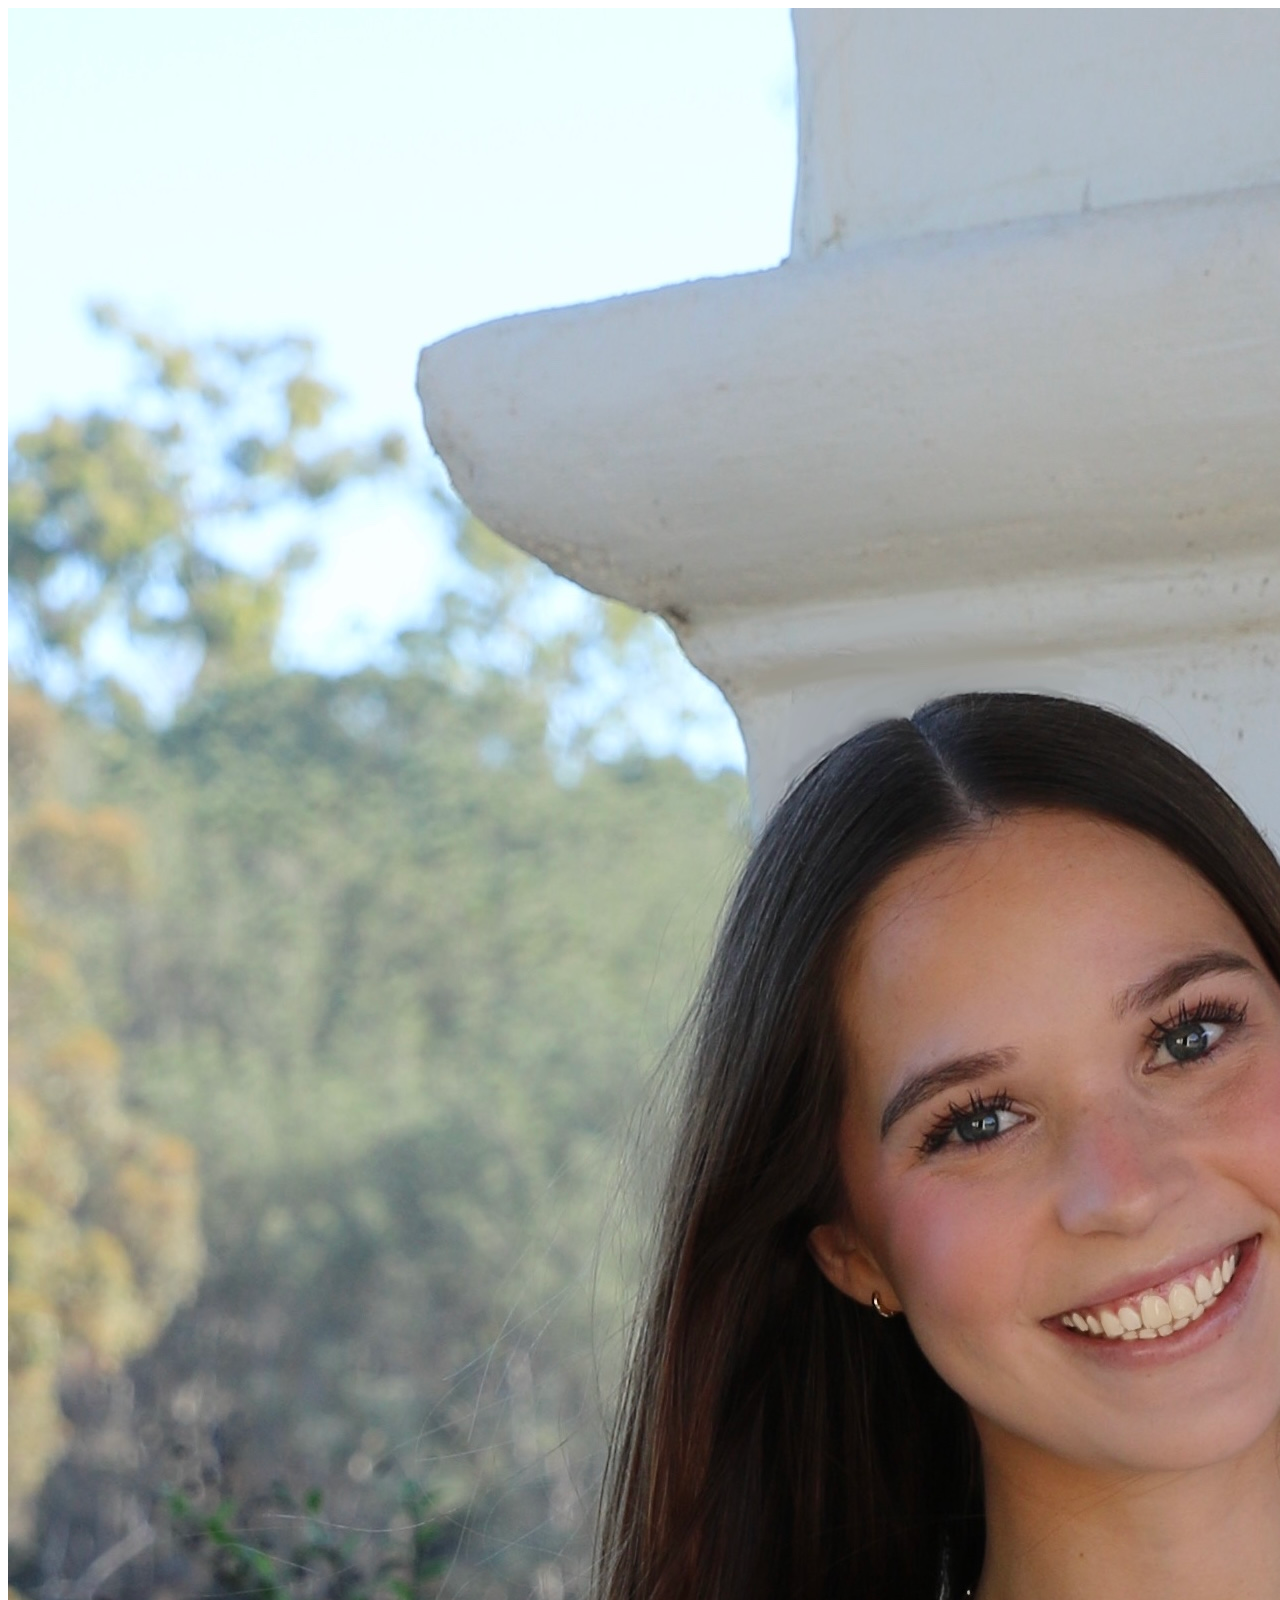
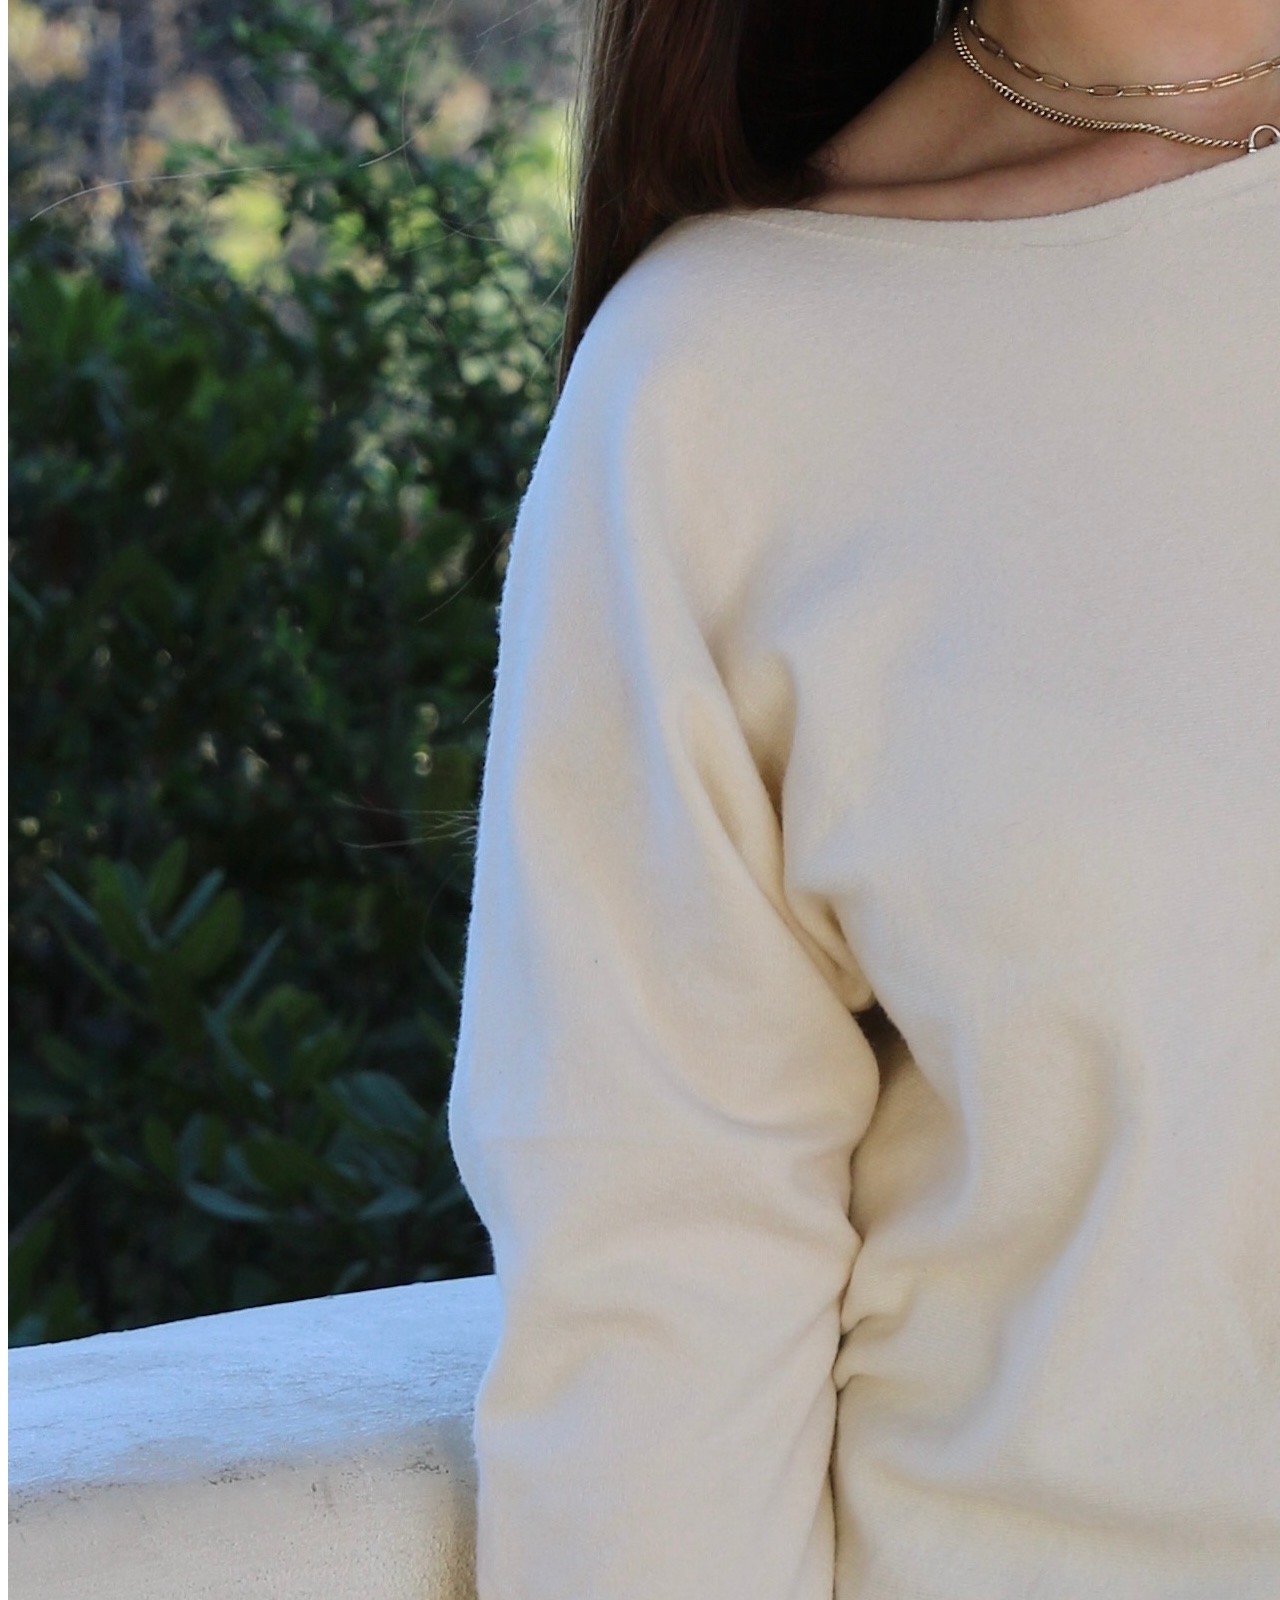
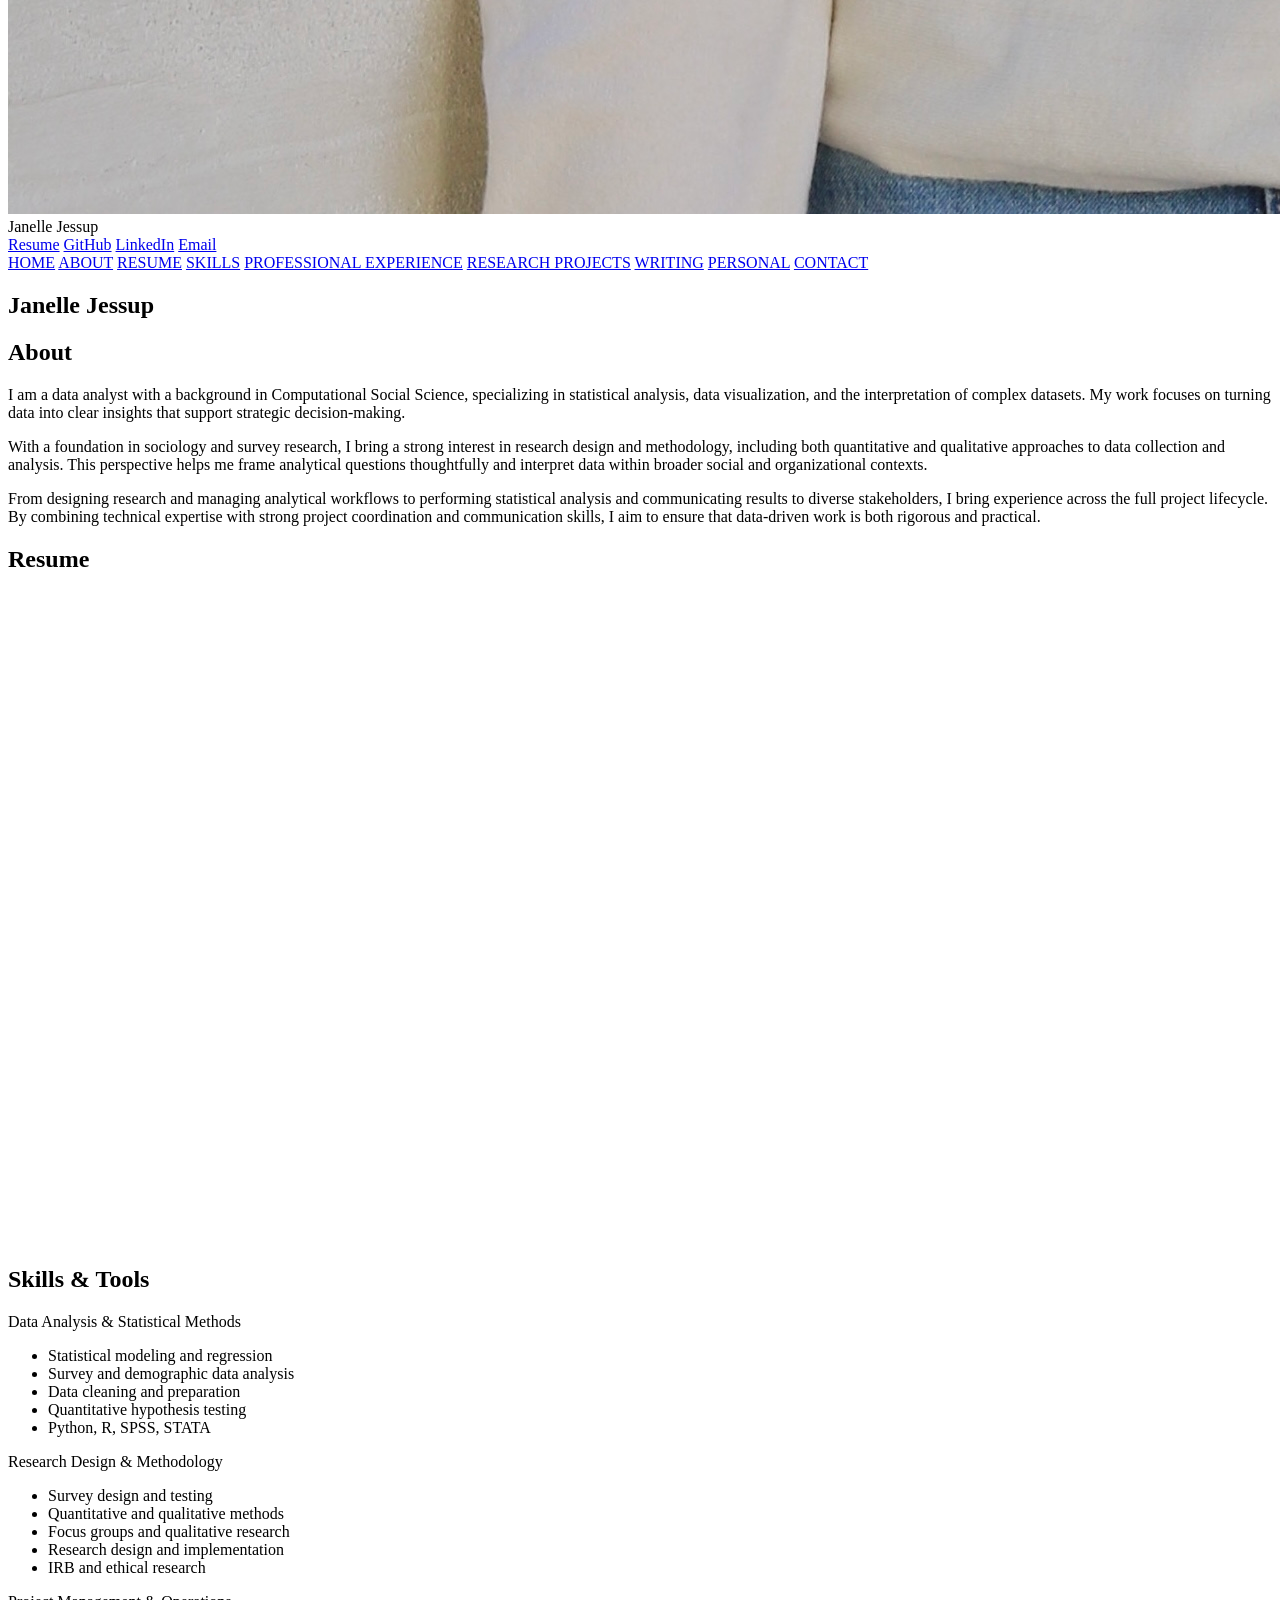
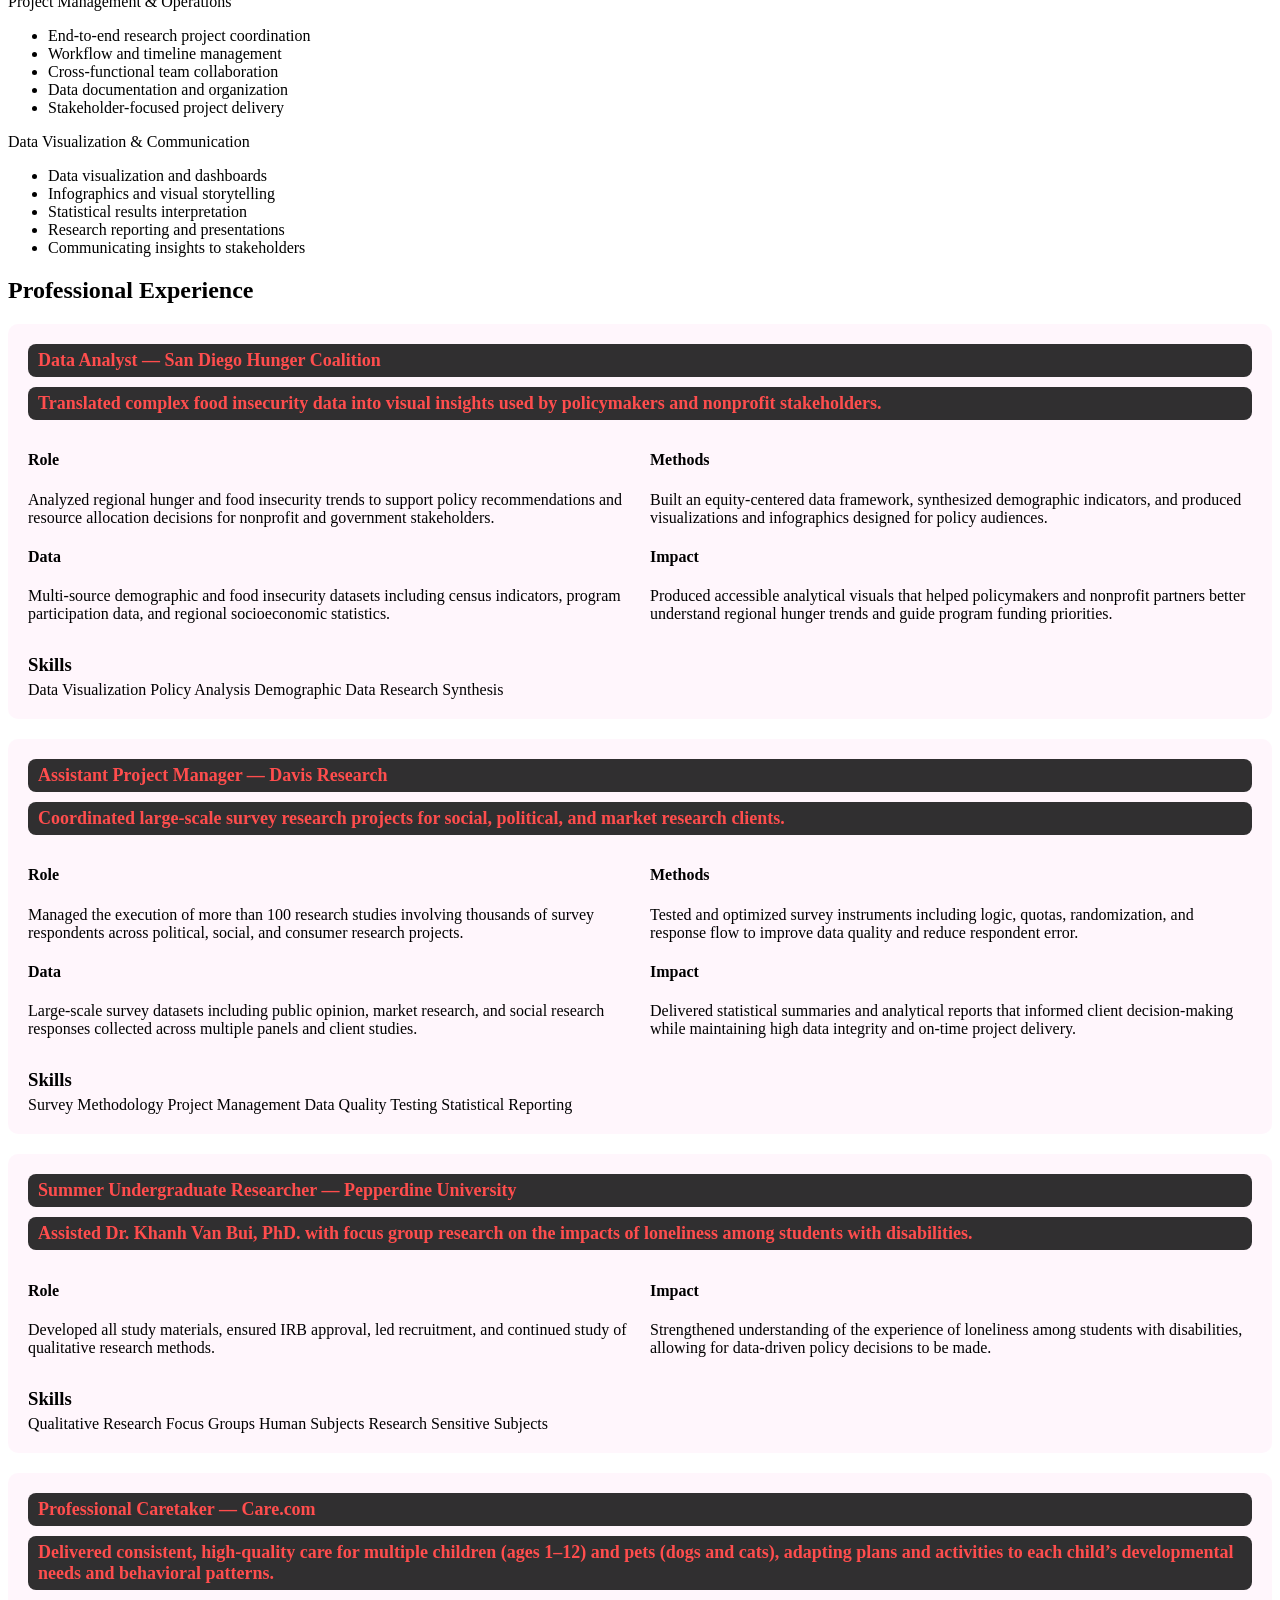
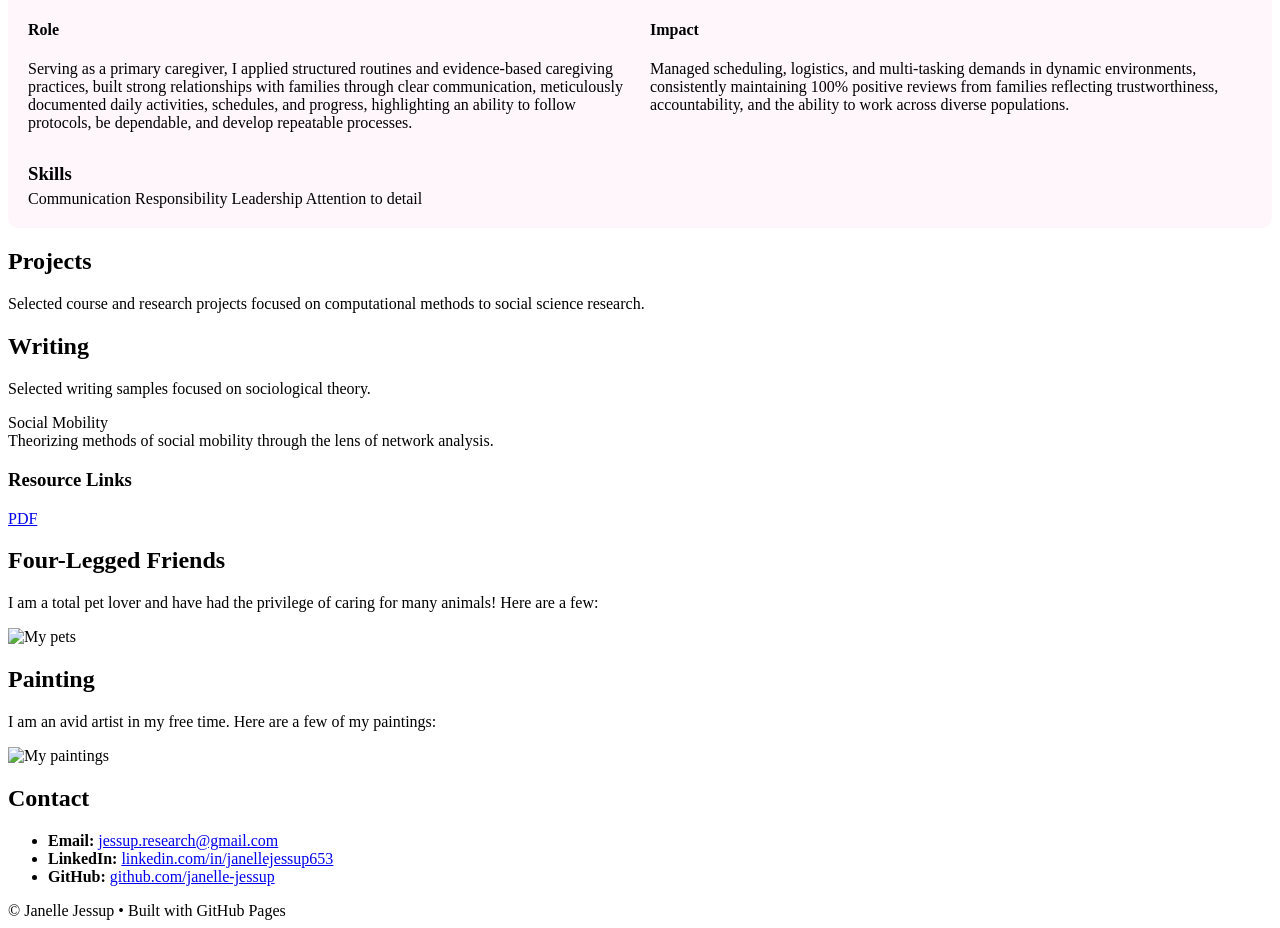
==== commit 3b8448bc: "Update index.html" ====
--- a/index.html
+++ b/index.html
@@ -17,6 +17,13 @@
     <div class="sidebar-top">
       <img src="janelle.jpg" alt="Janelle Jessup" class="avatar">
       <div class="name">Janelle Jessup</div>
+
+      <div class="btn-row">
+        <a class="btn" href="#resume">Resume</a>
+        <a class="btn" href="https://github.com/janellejessup/" target="_blank" rel="noopener">GitHub</a>
+        <a class="btn" href="https://www.linkedin.com/in/janellejessup653" target="_blank" rel="noopener">LinkedIn</a>
+        <a class="btn" href="mailto:jessup.research@gmail.com">Email</a>
+      </div>
     </div>
 
     <nav class="nav">
@@ -28,14 +35,8 @@
       <a class="nav-link" href="#projects">RESEARCH PROJECTS</a>
       <a class="nav-link" href="#writing">WRITING</a>
       <a class="nav-link" href="#personal">PERSONAL</a>
+      <a class="nav-link" href="#contact">CONTACT</a>
     </nav>
-
-    <div class="btn-row">
-      <a class="btn" href="#resume">Resume</a>
-      <a class="btn" href="https://github.com/janellejessup/" target="_blank" rel="noopener">GitHub</a>
-      <a class="btn" href="https://www.linkedin.com/in/janellejessup653" target="_blank" rel="noopener">LinkedIn</a>
-      <a class="btn" href="mailto:jessup.research@gmail.com">Email</a>
-    </div>
   </aside>
 
   <main class="content">
@@ -169,6 +170,8 @@
         </div>
       </div>
 
+      <!-- Other cards follow the same structure -->
+      <!-- Assistant Project Manager -->
       <div class="card">
         <div class="card-title">Assistant Project Manager — Davis Research</div>
         <div class="card-tagline">
@@ -209,6 +212,7 @@
         </div>
       </div>
 
+      <!-- Summer Undergraduate Researcher -->
       <div class="card">
         <div class="card-title">Summer Undergraduate Researcher — Pepperdine University</div>
         <div class="card-tagline">
@@ -237,6 +241,7 @@
         </div>
       </div>
 
+      <!-- Professional Caretaker -->
       <div class="card">
         <div class="card-title">Professional Caretaker — Care.com</div>
         <div class="card-tagline">
